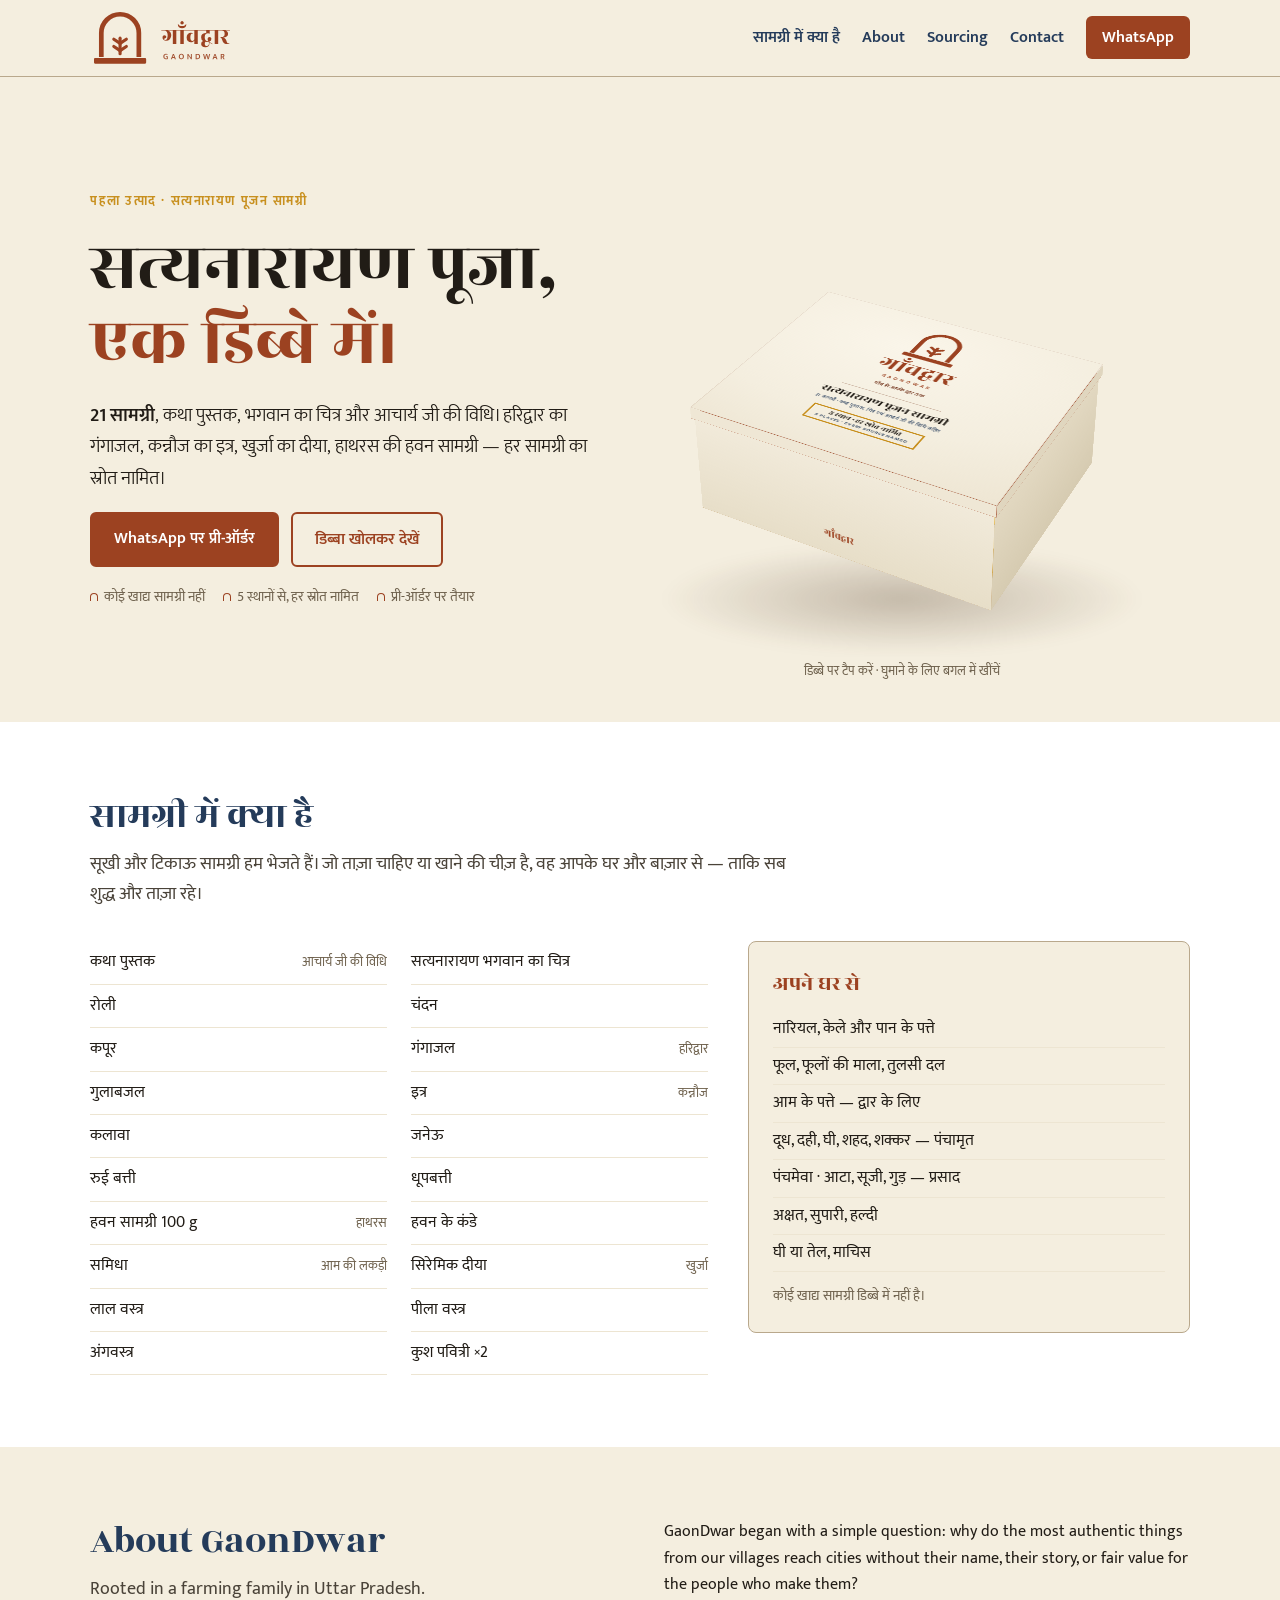
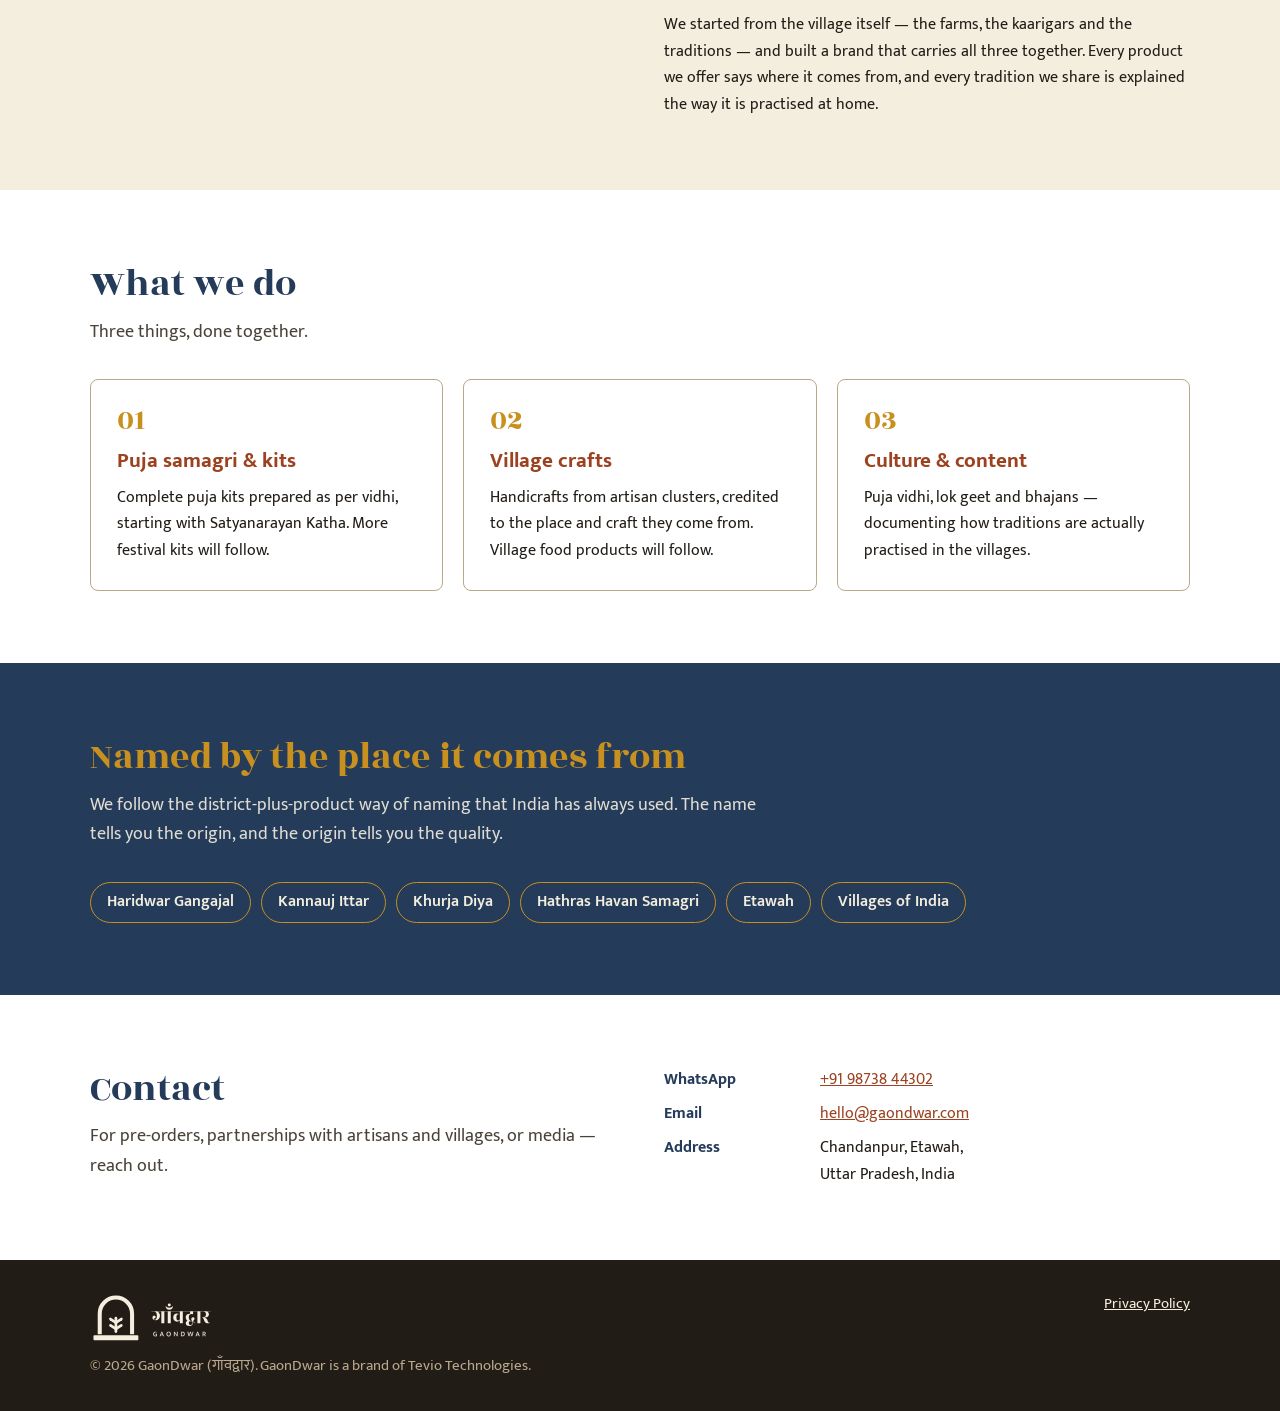
==== index.html @ b296dc22 "Gangajal sourced from Haridwar; 5 named places Co-Authored-By: Claude Opus 5.5 <noreply@anthropic.co" ====
<!doctype html>
<html lang="hi">
<head>
<meta charset="utf-8">
<meta name="viewport" content="width=device-width, initial-scale=1">
<title>GaonDwar | गाँवद्वार — सत्यनारायण पूजन सामग्री</title>
<meta name="description" content="GaonDwar (गाँवद्वार) — सत्यनारायण पूजन सामग्री: कथा पुस्तक, भगवान का चित्र और आचार्य जी की विधि सहित, एक डिब्बे में। Cultural commerce from named villages and artisan clusters.">
<meta property="og:title" content="GaonDwar | गाँवद्वार — सत्यनारायण पूजा, एक डिब्बे में">
<meta property="og:description" content="Puja samagri, crafts and village traditions from named villages and artisan clusters — the place of origin on every product.">
<meta property="og:url" content="https://gaondwar.in">
<meta property="og:type" content="website">
<meta property="og:image" content="https://gaondwar.in/assets/og-image.png">
<meta property="og:image:width" content="1200">
<meta property="og:image:height" content="630">
<meta name="twitter:card" content="summary_large_image">
<meta name="theme-color" content="#9C4221">
<link rel="icon" href="assets/favicon.svg" type="image/svg+xml">
<link rel="icon" href="assets/favicon-32.png" sizes="32x32" type="image/png">
<link rel="apple-touch-icon" href="assets/favicon-180.png">
<link rel="preconnect" href="https://fonts.googleapis.com">
<link rel="preconnect" href="https://fonts.gstatic.com" crossorigin>
<link href="https://fonts.googleapis.com/css2?family=Mukta:wght@300;400;500;600;700&family=Rozha+One&display=swap" rel="stylesheet">
<style>
  /* GaonDwar palette — village building materials */
  :root{--geru:#9C4221;--geru-deep:#6E2E16;--chuna:#F4EEDF;--chuna-2:#EDE5D2;--neel:#243B5A;--haldi:#C8901F;--kajal:#211C16;--mitti:#B9A88C;--mitti-ink:#6F624E;--kraft:#CDB289;--kraft-lt:#E3D3B4;color-scheme:light}
  *{box-sizing:border-box;margin:0;padding:0}
  body{font-family:'Mukta',system-ui,sans-serif;background:var(--chuna);color:var(--kajal);line-height:1.65}
  a{color:var(--geru)}
  .wrap{max-width:1140px;margin:0 auto;padding:0 20px}
  header{background:var(--chuna);border-bottom:1px solid var(--mitti);position:sticky;top:0;z-index:20}
  .nav{display:flex;align-items:center;justify-content:space-between;padding:8px 20px;gap:16px}
  .brand{display:flex;align-items:center;text-decoration:none}
  .brand img{height:60px;width:auto;display:block}
  @media(max-width:720px){.brand img{height:48px}}
  nav ul{display:flex;gap:22px;list-style:none;align-items:center}
  nav a{text-decoration:none;color:var(--neel);font-weight:600}
  .nav-wa{background:var(--geru);color:#fff!important;padding:8px 16px;border-radius:6px}
  @media(max-width:720px){nav li.hide-sm{display:none}}
  .btn{display:inline-flex;align-items:center;min-height:48px;background:var(--geru);color:#fff;text-decoration:none;padding:12px 22px;border-radius:6px;font-weight:600;font-size:16px;font-family:inherit;border:2px solid var(--geru);cursor:pointer}
  .btn:hover{background:var(--geru-deep);border-color:var(--geru-deep)}
  .btn.ghost{background:transparent;color:var(--geru)}
  .btn.ghost:hover{background:rgba(156,66,33,.07)}
  .btn:focus-visible,a:focus-visible{outline:2px solid var(--neel);outline-offset:3px}
  section{padding:72px 0}
  h2{font-family:'Rozha One',serif;font-weight:400;font-size:clamp(28px,4vw,38px);line-height:1.2;color:var(--neel);margin-bottom:10px;text-wrap:balance}
  .lead{max-width:700px;color:#4a4339;margin-bottom:32px;font-size:18px}
  .two{display:grid;grid-template-columns:1fr 1fr;gap:48px;align-items:start}
  @media(max-width:760px){.two{grid-template-columns:1fr;gap:24px}}
  .grid{display:grid;grid-template-columns:repeat(auto-fit,minmax(240px,1fr));gap:20px}
  .card{background:#fff;border:1px solid var(--mitti);border-radius:8px;padding:26px}
  .card .num{font-family:'Rozha One',serif;font-size:30px;color:var(--haldi);line-height:1}
  .card h3{font-size:21px;color:var(--geru);margin:8px 0 6px}
  .band{background:var(--neel);color:var(--chuna)}
  .band h2{color:var(--haldi)}
  .band .lead{color:var(--chuna);opacity:.9}
  .names{display:flex;flex-wrap:wrap;gap:10px;margin-top:8px}
  .names span{border:1px solid var(--haldi);color:var(--chuna);border-radius:30px;padding:6px 16px;font-weight:600}
  .contact dl{display:grid;grid-template-columns:140px 1fr;gap:8px 16px}
  .contact dt{font-weight:700;color:var(--neel)}
  footer{background:var(--kajal);color:var(--mitti);padding:32px 0;font-size:15px}
  footer .row{display:flex;justify-content:space-between;gap:16px;flex-wrap:wrap}
  footer a{color:var(--chuna)}
  .flogo{display:block;height:52px;aspect-ratio:359/150;margin-bottom:10px;background:var(--chuna);-webkit-mask:url(assets/gaondwar-logo.svg) no-repeat left center/contain;mask:url(assets/gaondwar-logo.svg) no-repeat left center/contain}

  /* ---------- hero with the 3D box ---------- */
  .hero{display:grid;grid-template-columns:minmax(0,1fr) minmax(0,1.15fr);gap:24px;align-items:center;padding-top:40px;padding-bottom:40px}
  @media(max-width:860px){.hero{grid-template-columns:minmax(0,1fr);padding-top:24px}}
  .hero-copy{display:flex;flex-direction:column;gap:18px;min-width:0}
  .eyebrow{font-weight:700;letter-spacing:.12em;text-transform:uppercase;font-size:13px;color:var(--haldi)}
  .hero h1{font-family:'Rozha One',serif;font-weight:400;font-size:clamp(40px,6.2vw,70px);line-height:1.08;color:var(--kajal);text-wrap:balance}
  .hero h1 em{font-style:normal;color:var(--geru)}
  .hero .lede{font-size:clamp(17px,1.6vw,19px);font-weight:300;max-width:34em}
  .hero .lede b{font-weight:600}
  .ctas{display:flex;gap:12px;flex-wrap:wrap}
  .facts{display:flex;flex-wrap:wrap;gap:6px 18px;font-size:14px;color:var(--mitti-ink);list-style:none}
  .facts li{display:flex;align-items:center;gap:6px}
  .facts li::before{content:"";width:6px;height:7px;border:1.5px solid var(--geru);border-bottom:0;border-radius:4px 4px 0 0}
  .stage-wrap{position:relative;min-width:0}
  .stage{position:relative;height:clamp(360px,48vw,540px);perspective:1500px;perspective-origin:50% 28%;cursor:pointer;touch-action:pan-y;user-select:none;-webkit-tap-highlight-color:transparent;overflow:hidden;border-radius:8px}
  .stage:focus-visible{outline:2px solid var(--neel);outline-offset:2px}
  .floor{position:absolute;left:50%;top:79%;width:480px;max-width:90%;height:110px;transform:translateX(-50%);border-radius:50%;background:radial-gradient(closest-side,rgba(60,35,15,.26),rgba(60,35,15,0));filter:blur(6px);pointer-events:none}
  .world{position:absolute;left:50%;top:60%;width:0;height:0;transform-style:preserve-3d;transform:scale(var(--sc,1)) rotateX(var(--rx,-28deg)) rotateY(var(--ry,-28deg))}
  .sway{position:absolute;left:0;top:0;transform-style:preserve-3d;animation:sway 7s ease-in-out infinite}
  .held .sway,.open .sway{animation-play-state:paused}
  @keyframes sway{0%,100%{transform:rotateY(-7deg) translateY(0)}50%{transform:rotateY(7deg) translateY(-6px)}}
  .grp{position:absolute;left:0;top:0;transform-style:preserve-3d}
  .f{position:absolute;left:0;top:0}
  .base .f{background:var(--chuna-2)}
  .b-front,.b-back{width:350px;height:119px;margin:-59.5px 0 0 -175px}
  .b-front{transform:translateZ(140px);background:linear-gradient(180deg,#F1EADA,#E7DEC8)!important}
  .b-back{transform:rotateY(180deg) translateZ(140px)}
  .b-left,.b-right{width:280px;height:119px;margin:-59.5px 0 0 -140px}
  .b-right{transform:rotateY(90deg) translateZ(175px);background:linear-gradient(180deg,#E2D8C1,#D6CBB1)!important}
  .b-left{transform:rotateY(-90deg) translateZ(175px)}
  .b-bottom{width:350px;height:280px;margin:-140px 0 0 -175px;transform:rotateX(-90deg) translateZ(59.5px);background:var(--kraft)!important}
  .b-rim{width:350px;height:280px;margin:-140px 0 0 -175px;transform:rotateX(90deg) translateZ(59.5px);background:transparent!important;border:5px solid var(--chuna)}
  .b-front .foot{position:absolute;left:0;right:0;bottom:14px;text-align:center;font-family:'Rozha One',serif;font-size:13px;color:var(--geru)}
  .tray{width:339px;height:269px;margin:-134.5px 0 0 -169.5px;transform:rotateX(90deg) translateZ(var(--trayZ,56px));transition:transform .9s cubic-bezier(.3,.7,.2,1);background:var(--kraft)!important}
  .lift .tray{--trayZ:170px}
  .layer1{width:339px;height:269px;margin:-134.5px 0 0 -169.5px;transform:rotateX(90deg) translateZ(-38px);background:#D9C9A6!important}
  .it{position:absolute;display:flex;align-items:center;justify-content:center;text-align:center;font-size:7.5px;font-weight:600;line-height:1.15;padding:2px;overflow:hidden;border-radius:2px;border:1px solid rgba(60,40,15,.28);transition:transform .5s cubic-bezier(.34,1.56,.64,1),opacity .3s}
  .it.out{opacity:0;transform:scale(.3)}
  .it.book{background:#F4EEDF;color:#9C4221;font-family:'Rozha One',serif;font-weight:400;font-size:12px}
  .it.card{background:#9C4221;color:#F4EEDF;font-family:'Rozha One',serif;font-weight:400;font-size:11px;box-shadow:2px 2px 0 rgba(0,0,0,.15)}
  .it.red{background:#B3261E;color:#F4EEDF}.it.yel{background:#E3B33A;color:#211C16}
  .it.ang{background:#E9D7A8;color:#211C16;background-image:linear-gradient(90deg,transparent 88%,#C8901F 88%)}
  .it.vial{background:linear-gradient(90deg,#DCE6EE,#F7FAFC 45%,#C9D6E0);color:#243B5A;border-radius:6px}
  .it.pow-r{background:#C0392B;color:#F4EEDF}.it.pow-c{background:#EAD9B8;color:#6E2E16}
  .it.diya{background:radial-gradient(circle at 50% 45%,#FFFFFF,#EDEAE3 60%,#CFC8BA);color:#6E2E16;border-radius:50%}
  .it.kapur{background:#FBFBF8;color:#6F624E}.it.janeu{background:#FAF7EE;color:#6F624E}
  .it.thread{background:repeating-linear-gradient(45deg,#B3261E 0 3px,#E0A526 3px 6px);color:#FFFFFF;text-shadow:0 0 2px #000}
  .it.pouch{background:#B99C72;color:#211C16}.it.cotton{background:#FFFFFF;color:#6F624E}
  .it.dhoop{background:#5B4636;color:#F4EEDF}.it.kusha{background:#A7B06A;color:#211C16}
  .it.kande{background:#7A5B3E;color:#F4EEDF}
  .it.wood{background:repeating-linear-gradient(0deg,#9A6B3F 0 3px,#8A5C33 3px 6px);color:#F4EEDF}
  .it.empty{background:#E3D3B4;border-style:dashed;box-shadow:inset 0 3px 5px rgba(80,55,20,.22)}
  .pivot{transform:translateY(-59.5px) translateZ(-143px) rotateX(var(--open,0deg));transition:transform 1s cubic-bezier(.34,1.3,.5,1)}
  .open .pivot{--open:106deg}
  .lid{transform:translateY(-7px) translateZ(143px)}
  .lid .f{background:var(--chuna)}
  .l-top{width:356px;height:286px;margin:-143px 0 0 -178px;transform:rotateX(90deg) translateZ(7px);background:radial-gradient(130% 100% at 40% 25%,#FAF5E9,#F4EEDF 55%,#ECE3CF)!important;color:var(--kajal);display:flex;flex-direction:column;align-items:center;text-align:center;padding:22px 20px 0;box-shadow:inset 0 0 0 1px rgba(110,46,22,.12)}
  .logo{color:var(--geru);display:flex;flex-direction:column;align-items:center}
  .logo svg{width:68px;height:68px}
  .logo .bm{font-family:'Rozha One',serif;font-size:33px;line-height:1;margin-top:4px}
  .logo .bl{font-size:7px;letter-spacing:.42em;font-weight:600;margin-top:3px;padding-left:.42em}
  .logo .tag{font-size:8px;margin-top:3px;color:var(--geru-deep);font-weight:500}
  .rule{width:120px;height:1px;background:rgba(110,46,22,.3);margin:10px 0 8px}
  .pn{font-family:'Rozha One',serif;font-size:16px;line-height:1.1}
  .prov{font-size:7px;margin-top:3px;color:var(--neel)}
  .tm{margin-top:7px;border:2px solid var(--haldi);padding:2px 9px;line-height:1.25}
  .tm .n{font-family:'Rozha One',serif;font-size:9.5px;display:block}
  .tm .l{font-size:5.5px;letter-spacing:.16em;font-weight:600;display:block;color:var(--neel)}
  .l-under{width:356px;height:286px;margin:-143px 0 0 -178px;transform:rotateX(-90deg) translateZ(7px);background:var(--geru)!important;color:var(--chuna);display:flex;flex-direction:column;align-items:center;justify-content:center;gap:10px}
  .l-under .t{font-family:'Rozha One',serif;font-size:17px}
  .l-front,.l-back{width:356px;height:14px;margin:-7px 0 0 -178px}
  .l-front{transform:translateZ(143px);background:#EFE7D5!important}
  .l-back{transform:rotateY(180deg) translateZ(143px)}
  .l-left,.l-right{width:286px;height:14px;margin:-7px 0 0 -143px}
  .l-right{transform:rotateY(90deg) translateZ(178px);background:#E0D6BF!important}
  .l-left{transform:rotateY(-90deg) translateZ(178px)}
  .chip{position:absolute;left:50%;top:10px;transform:translateX(-50%);background:var(--kajal);color:var(--chuna);font-size:14px;font-weight:500;padding:6px 14px;border-radius:999px;white-space:nowrap;transition:opacity .3s;pointer-events:none}
  .chip.hide{opacity:0}
  .hint{text-align:center;font-size:13px;color:var(--mitti-ink);margin-top:4px}
  .tap-ring{position:absolute;left:50%;top:48%;width:64px;height:64px;margin:-32px 0 0 -32px;border-radius:50%;border:2px solid var(--geru);pointer-events:none;animation:ring 2.2s ease-out infinite}
  .open .tap-ring,.played .tap-ring{display:none}
  @keyframes ring{0%{transform:scale(.6);opacity:.9}100%{transform:scale(2.2);opacity:0}}

  /* inside the box */
  .inside{background:#fff}
  .inside .cols{display:grid;grid-template-columns:minmax(0,1.4fr) minmax(0,1fr);gap:40px;align-items:start}
  @media(max-width:760px){.inside .cols{grid-template-columns:minmax(0,1fr)}}
  .items{list-style:none;display:grid;grid-template-columns:repeat(2,minmax(0,1fr));gap:0 24px}
  .items li{padding:8px 0;border-bottom:1px solid var(--chuna-2);display:flex;gap:10px;align-items:baseline}
  .items li small{color:var(--mitti-ink);font-size:13px;margin-left:auto;text-align:right}
  .home{background:var(--chuna);border:1px solid var(--mitti);border-radius:8px;padding:24px}
  .home h3{font-family:'Rozha One',serif;font-weight:400;font-size:22px;color:var(--geru);margin-bottom:6px}
  .home ul{list-style:none;margin-top:8px}
  .home li{padding:5px 0;border-bottom:1px solid var(--chuna-2)}
  .home p{font-size:14px;color:var(--mitti-ink);margin-top:12px}
  @media (prefers-reduced-motion: reduce){.sway,.tap-ring{animation:none}.pivot,.tray,.it{transition:none}}
</style>
</head>
<body>

<header>
  <div class="wrap nav">
    <a class="brand" href="./" aria-label="GaonDwar home">
      <img src="assets/gaondwar-logo.svg" alt="GaonDwar — गाँवद्वार" width="359" height="150">
    </a>
    <nav><ul>
      <li class="hide-sm"><a href="#inside">सामग्री में क्या है</a></li>
      <li class="hide-sm"><a href="#about">About</a></li>
      <li class="hide-sm"><a href="#sourcing">Sourcing</a></li>
      <li class="hide-sm"><a href="#contact">Contact</a></li>
      <li><a class="nav-wa" href="https://wa.me/919873844302?text=Namaste%20GaonDwar">WhatsApp</a></li>
    </ul></nav>
  </div>
</header>

<main>
  <div class="wrap hero">
    <div class="hero-copy">
      <div class="eyebrow">पहला उत्पाद · सत्यनारायण पूजन सामग्री</div>
      <h1>सत्यनारायण पूजा,<br><em>एक डिब्बे में।</em></h1>
      <p class="lede"><b>21 सामग्री</b>, कथा पुस्तक, भगवान का चित्र और आचार्य जी की विधि। हरिद्वार का गंगाजल, कन्नौज का इत्र, खुर्जा का दीया, हाथरस की हवन सामग्री — हर सामग्री का स्रोत नामित।</p>
      <div class="ctas">
        <a class="btn" href="https://wa.me/919873844302?text=%E0%A4%A8%E0%A4%AE%E0%A4%B8%E0%A5%8D%E0%A4%A4%E0%A5%87%2C%20%E0%A4%B8%E0%A4%A4%E0%A5%8D%E0%A4%AF%E0%A4%A8%E0%A4%BE%E0%A4%B0%E0%A4%BE%E0%A4%AF%E0%A4%A3%20%E0%A4%AA%E0%A5%82%E0%A4%9C%E0%A4%A8%20%E0%A4%B8%E0%A4%BE%E0%A4%AE%E0%A4%97%E0%A5%8D%E0%A4%B0%E0%A5%80%20%E0%A4%AA%E0%A5%8D%E0%A4%B0%E0%A5%80-%E0%A4%91%E0%A4%B0%E0%A5%8D%E0%A4%A1%E0%A4%B0" target="_blank" rel="noopener">WhatsApp पर प्री-ऑर्डर</a>
        <button class="btn ghost" id="openBtn" type="button" aria-controls="stage">डिब्बा खोलकर देखें</button>
      </div>
      <ul class="facts">
        <li>कोई खाद्य सामग्री नहीं</li>
        <li>5 स्थानों से, हर स्रोत नामित</li>
        <li>प्री-ऑर्डर पर तैयार</li>
      </ul>
    </div>

    <div class="stage-wrap">
      <div class="stage" id="stage" tabindex="0" role="button" aria-label="डिब्बा खोलें और अंदर की सामग्री देखें">
        <div class="floor"></div>
        <span class="tap-ring" aria-hidden="true"></span>
        <div class="world" id="world">
          <div class="sway">
            <div class="grp base">
              <div class="f b-bottom"></div>
              <div class="f b-back"></div>
              <div class="f b-left"></div>
              <div class="f layer1" id="l1"></div>
              <div class="f tray" id="l2"></div>
              <div class="f b-rim"></div>
              <div class="f b-right"></div>
              <div class="f b-front"><div class="foot">गाँवद्वार</div></div>
            </div>
            <div class="grp pivot">
              <div class="grp lid">
                <div class="f l-under">
                  <svg viewBox="45 72 210 208" width="48" height="48" aria-hidden="true" style="color:#F4EEDF"><g fill="none" stroke="currentColor" stroke-width="17.1"><path d="M81.6 245.6V158.2A68.4 68.4 0 0 1 218.4 158.2V245.6"/></g><g fill="none" stroke="currentColor" stroke-width="11.4" stroke-linecap="round"><path d="M150 234.2V177.2M150 196.2 127.2 181M150 196.2 172.8 181M150 222.8 127.2 207.6M150 222.8 172.8 207.6"/></g><rect x="55" y="249.4" width="190" height="20.9" rx="3.8" fill="currentColor"/></svg>
                  <div class="t">गाँव से आपके द्वार तक</div>
                </div>
                <div class="f l-back"></div>
                <div class="f l-left"></div>
                <div class="f l-right"></div>
                <div class="f l-front"></div>
                <div class="f l-top">
                  <div class="logo">
                    <svg viewBox="45 72 210 208" aria-hidden="true"><g fill="none" stroke="currentColor" stroke-width="17.1"><path d="M81.6 245.6V158.2A68.4 68.4 0 0 1 218.4 158.2V245.6"/></g><g fill="none" stroke="currentColor" stroke-width="11.4" stroke-linecap="round"><path d="M150 234.2V177.2M150 196.2 127.2 181M150 196.2 172.8 181M150 222.8 127.2 207.6M150 222.8 172.8 207.6"/></g><rect x="55" y="249.4" width="190" height="20.9" rx="3.8" fill="currentColor"/></svg>
                    <div class="bm">गाँवद्वार</div>
                    <div class="bl">GAONDWAR</div>
                    <div class="tag">गाँव से आपके द्वार तक</div>
                  </div>
                  <div class="rule"></div>
                  <div class="pn">सत्यनारायण पूजन सामग्री</div>
                  <div class="prov">21 सामग्री · कथा पुस्तक, चित्र एवं आचार्य जी की विधि सहित</div>
                  <div class="tm"><span class="n">5 स्थान · हर स्रोत नामित</span><span class="l">5 PLACES · EVERY SOURCE NAMED</span></div>
                </div>
              </div>
            </div>
          </div>
        </div>
        <p class="chip hide" id="chip" aria-live="polite"></p>
      </div>
      <p class="hint">डिब्बे पर टैप करें · घुमाने के लिए बगल में खींचें</p>
    </div>
  </div>

  <section id="inside" class="inside">
    <div class="wrap">
      <h2>सामग्री में क्या है</h2>
      <p class="lead">सूखी और टिकाऊ सामग्री हम भेजते हैं। जो ताज़ा चाहिए या खाने की चीज़ है, वह आपके घर और बाज़ार से — ताकि सब शुद्ध और ताज़ा रहे।</p>
      <div class="cols">
        <ul class="items">
          <li>कथा पुस्तक<small>आचार्य जी की विधि</small></li>
          <li>सत्यनारायण भगवान का चित्र</li>
          <li>रोली</li>
          <li>चंदन</li>
          <li>कपूर</li>
          <li>गंगाजल<small>हरिद्वार</small></li>
          <li>गुलाबजल</li>
          <li>इत्र<small>कन्नौज</small></li>
          <li>कलावा</li>
          <li>जनेऊ</li>
          <li>रुई बत्ती</li>
          <li>धूपबत्ती</li>
          <li>हवन सामग्री 100 g<small>हाथरस</small></li>
          <li>हवन के कंडे</li>
          <li>समिधा<small>आम की लकड़ी</small></li>
          <li>सिरेमिक दीया<small>खुर्जा</small></li>
          <li>लाल वस्त्र</li>
          <li>पीला वस्त्र</li>
          <li>अंगवस्त्र</li>
          <li>कुश पवित्री ×2</li>
        </ul>
        <div class="home">
          <h3>अपने घर से</h3>
          <ul>
            <li>नारियल, केले और पान के पत्ते</li>
            <li>फूल, फूलों की माला, तुलसी दल</li>
            <li>आम के पत्ते — द्वार के लिए</li>
            <li>दूध, दही, घी, शहद, शक्कर — पंचामृत</li>
            <li>पंचमेवा · आटा, सूजी, गुड़ — प्रसाद</li>
            <li>अक्षत, सुपारी, हल्दी</li>
            <li>घी या तेल, माचिस</li>
          </ul>
          <p>कोई खाद्य सामग्री डिब्बे में नहीं है।</p>
        </div>
      </div>
    </div>
  </section>

  <section id="about">
    <div class="wrap two">
      <div>
        <h2>About GaonDwar</h2>
        <p class="lead" style="margin-bottom:0">Rooted in a farming family in Uttar Pradesh.</p>
      </div>
      <div>
        <p>GaonDwar began with a simple question: why do the most authentic things from our villages reach cities without their name, their story, or fair value for the people who make them?</p>
        <p style="margin-top:14px">We started from the village itself — the farms, the kaarigars and the traditions — and built a brand that carries all three together. Every product we offer says where it comes from, and every tradition we share is explained the way it is practised at home.</p>
      </div>
    </div>
  </section>

  <section id="work" style="background:#fff">
    <div class="wrap">
      <h2>What we do</h2>
      <p class="lead">Three things, done together.</p>
      <div class="grid">
        <div class="card"><div class="num">01</div><h3>Puja samagri & kits</h3><p>Complete puja kits prepared as per vidhi, starting with Satyanarayan Katha. More festival kits will follow.</p></div>
        <div class="card"><div class="num">02</div><h3>Village crafts</h3><p>Handicrafts from artisan clusters, credited to the place and craft they come from. Village food products will follow.</p></div>
        <div class="card"><div class="num">03</div><h3>Culture & content</h3><p>Puja vidhi, lok geet and bhajans — documenting how traditions are actually practised in the villages.</p></div>
      </div>
    </div>
  </section>

  <section id="sourcing" class="band">
    <div class="wrap">
      <h2>Named by the place it comes from</h2>
      <p class="lead">We follow the district-plus-product way of naming that India has always used. The name tells you the origin, and the origin tells you the quality.</p>
      <div class="names"><span>Haridwar Gangajal</span><span>Kannauj Ittar</span><span>Khurja Diya</span><span>Hathras Havan Samagri</span><span>Etawah</span><span>Villages of India</span></div>
    </div>
  </section>

  <section id="contact" class="contact" style="background:#fff">
    <div class="wrap two">
      <div>
        <h2>Contact</h2>
        <p class="lead" style="margin-bottom:0">For pre-orders, partnerships with artisans and villages, or media — reach out.</p>
      </div>
      <dl>
        <dt>WhatsApp</dt><dd><a href="https://wa.me/919873844302">+91 98738 44302</a></dd>
        <dt>Email</dt><dd><a href="mailto:hello@gaondwar.com">hello@gaondwar.com</a></dd>
        <dt>Address</dt><dd>Chandanpur, Etawah,<br>Uttar Pradesh, India</dd>
      </dl>
    </div>
  </section>
</main>

<footer>
  <div class="wrap row">
    <div><span class="flogo" role="img" aria-label="GaonDwar"></span>© 2026 GaonDwar (गाँवद्वार). GaonDwar is a brand of Tevio Technologies.</div>
    <div><a href="privacy.html">Privacy Policy</a></div>
  </div>
</footer>

<script>
(function(){
  var S=14;
  var L1=[
    {n:'कथा पुस्तक',x:.4,y:.1,w:13,h:19,c:'book'},
    {n:'चित्र',x:1.6,y:2.1,w:10.5,h:14.8,c:'card'},
    {n:'लाल वस्त्र',x:13.8,y:.3,w:10.1,h:6,c:'red'},
    {n:'पीला वस्त्र',x:13.8,y:6.5,w:10.1,h:6,c:'yel'},
    {n:'अंगवस्त्र',x:13.8,y:12.7,w:10.1,h:6.2,c:'ang'}
  ];
  var L2=[
    {n:'गंगाजल',x:.3,y:.3,w:3.1,h:5,c:'vial'},
    {n:'गुलाबजल',x:3.6,y:.3,w:3.1,h:5,c:'vial'},
    {n:'कन्नौज इत्र',x:6.9,y:.3,w:3.1,h:5,c:'vial'},
    {n:'खुर्जा दीया',x:10.4,y:.1,w:5.6,h:5.4,c:'diya'},
    {n:'कपूर',x:16.4,y:.3,w:3.6,h:5,c:'kapur'},
    {n:'जनेऊ',x:20.2,y:.3,w:3.7,h:5,c:'janeu'},
    {n:'रोली',x:.3,y:5.6,w:3.8,h:5,c:'pow-r'},
    {n:'चंदन',x:4.3,y:5.6,w:3.8,h:5,c:'pow-c'},
    {n:'हवन सामग्री',x:8.3,y:5.6,w:7.9,h:5,c:'pouch'},
    {n:'रुई बत्ती',x:16.4,y:5.6,w:3.6,h:5,c:'cotton'},
    {n:'कलावा',x:20.2,y:5.6,w:3.7,h:5,c:'thread'},
    {n:'कुश पवित्री',x:.3,y:10.9,w:5.2,h:4.5,c:'kusha'},
    {n:'',x:5.7,y:10.9,w:5.2,h:4.5,c:'empty'},
    {n:'हवन के कंडे',x:11.1,y:10.9,w:12.8,h:4.5,c:'kande'},
    {n:'समिधा',x:.3,y:15.7,w:17.8,h:3.2,c:'wood'},
    {n:'धूपबत्ती',x:18.3,y:15.7,w:5.6,h:3.2,c:'dhoop'}
  ];
  function make(o){var d=document.createElement('div');d.className='it '+o.c;d.style.left=o.x*S+'px';d.style.top=o.y*S+'px';d.style.width=o.w*S+'px';d.style.height=o.h*S+'px';d.textContent=o.n;return d;}
  var l1=document.getElementById('l1'), l2=document.getElementById('l2');
  L1.forEach(function(o){l1.appendChild(make(o));});
  var trayEls=L2.map(function(o){var d=make(o);l2.appendChild(d);return {el:d,o:o};});
  var stage=document.getElementById('stage'), world=document.getElementById('world'), chip=document.getElementById('chip'), btn=document.getElementById('openBtn');
  var reduce=window.matchMedia&&window.matchMedia('(prefers-reduced-motion: reduce)').matches;
  var timers=[], isOpen=false, ry=-28, rx=-28, drag=null, moved=false;
  function fit(){world.style.setProperty('--sc',Math.min(1,stage.clientWidth/640).toFixed(3));}
  function apply(){world.style.setProperty('--ry',ry+'deg');world.style.setProperty('--rx',rx+'deg');}
  function clear(){timers.forEach(clearTimeout);timers=[];}
  function later(fn,ms){timers.push(setTimeout(fn,reduce?0:ms));}
  function say(t){chip.textContent=t;chip.classList.toggle('hide',!t);}
  function open(){
    clear();isOpen=true;stage.classList.add('open','played');stage.classList.remove('lift');
    btn.textContent='डिब्बा बंद करें';
    trayEls.forEach(function(t){t.el.classList.add('out');});
    say('');
    var t=950;
    trayEls.forEach(function(t2){later(function(){t2.el.classList.remove('out');if(t2.o.n)say(t2.o.n);},t);t+=170;});
    later(function(){say('नीचे: कथा पुस्तक, चित्र और 3 वस्त्र');stage.classList.add('lift');},t+400);
    later(function(){stage.classList.remove('lift');say('21 सामग्री · एक डिब्बे में');},t+3400);
    later(function(){say('');},t+6200);
  }
  function close(){clear();isOpen=false;stage.classList.remove('open','lift');btn.textContent='डिब्बा खोलकर देखें';say('');}
  function toggle(){isOpen?close():open();}
  btn.addEventListener('click',toggle);
  stage.addEventListener('keydown',function(e){if(e.key==='Enter'||e.key===' '){e.preventDefault();toggle();}});
  stage.addEventListener('pointerdown',function(e){drag={x:e.clientX,ry:ry};moved=false;stage.classList.add('held');});
  stage.addEventListener('pointermove',function(e){if(!drag)return;var dx=e.clientX-drag.x;if(Math.abs(dx)>6){moved=true;ry=drag.ry+dx*0.4;apply();}});
  function up(){if(drag&&!moved)toggle();drag=null;stage.classList.remove('held');}
  stage.addEventListener('pointerup',up);
  stage.addEventListener('pointercancel',function(){drag=null;stage.classList.remove('held');});
  stage.addEventListener('pointerleave',function(){if(drag){drag=null;stage.classList.remove('held');}});
  window.addEventListener('resize',fit);fit();apply();
})();
</script>
</body>
</html>
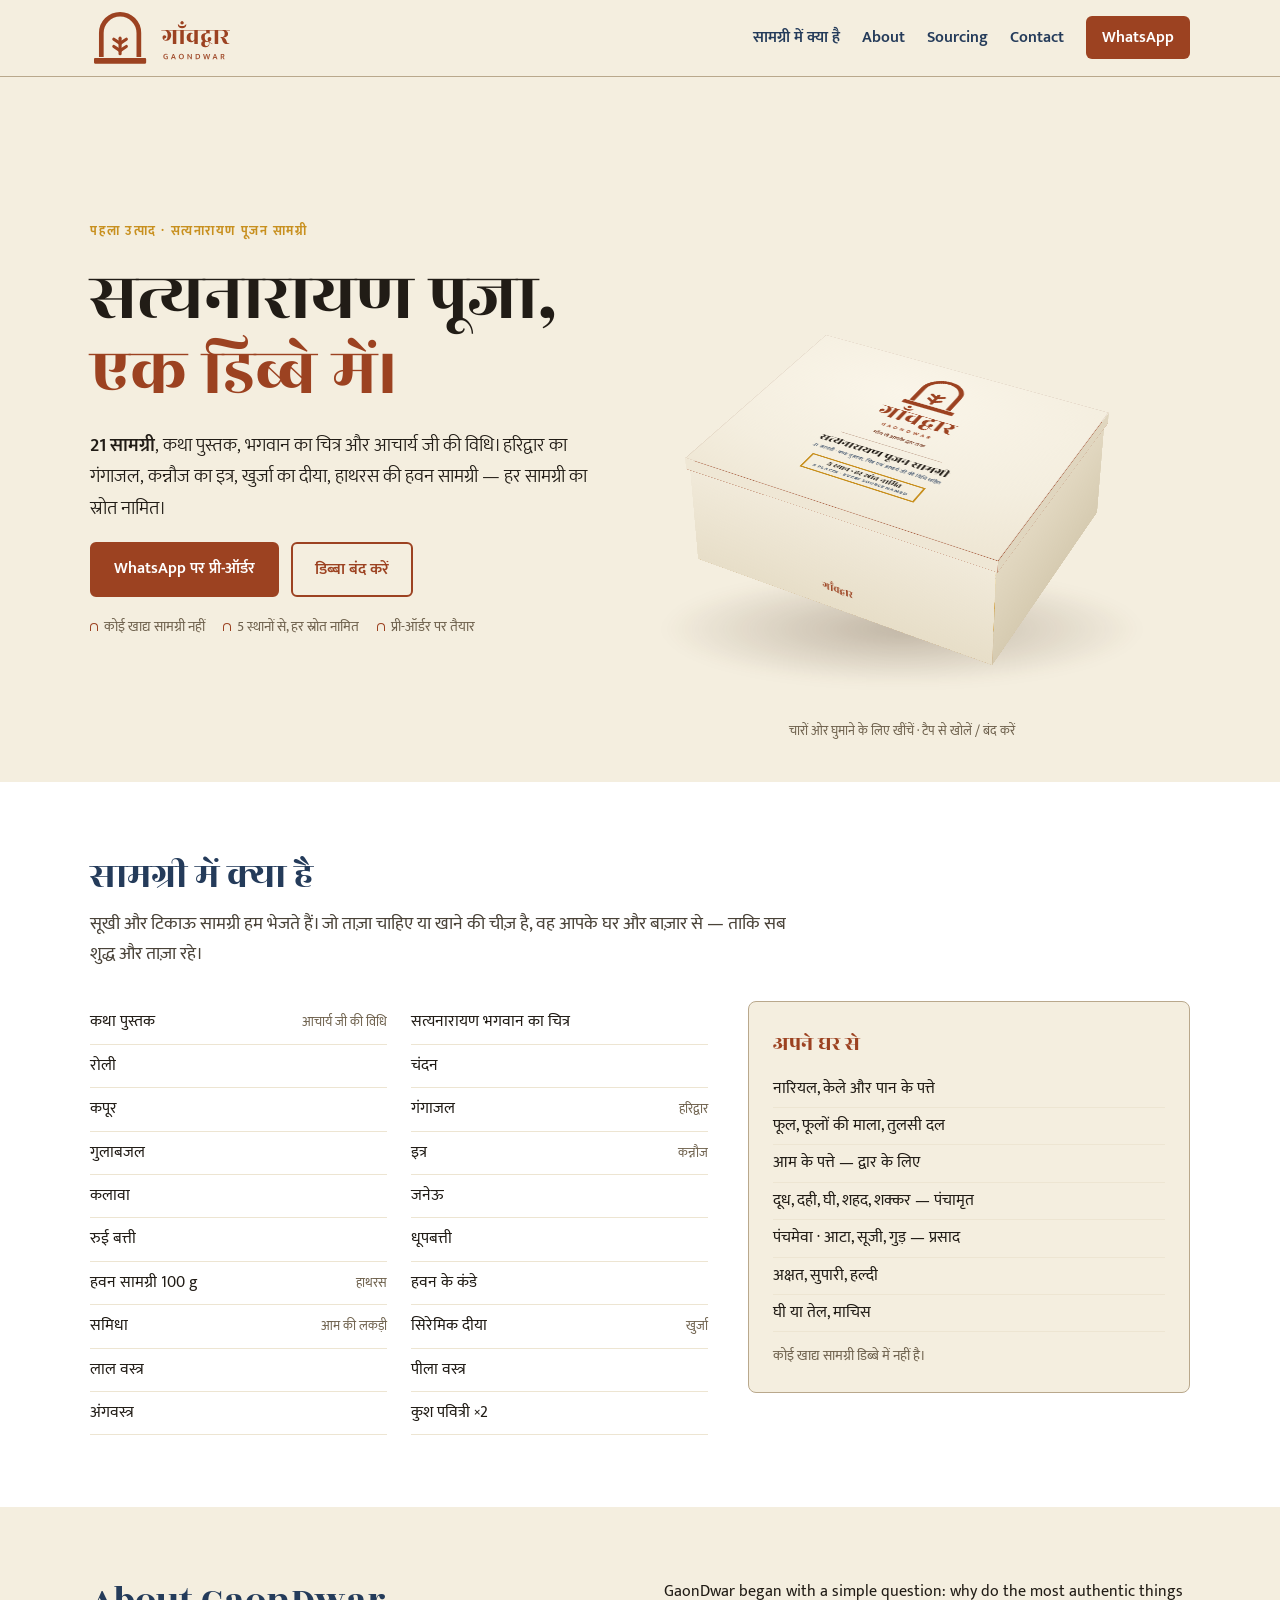
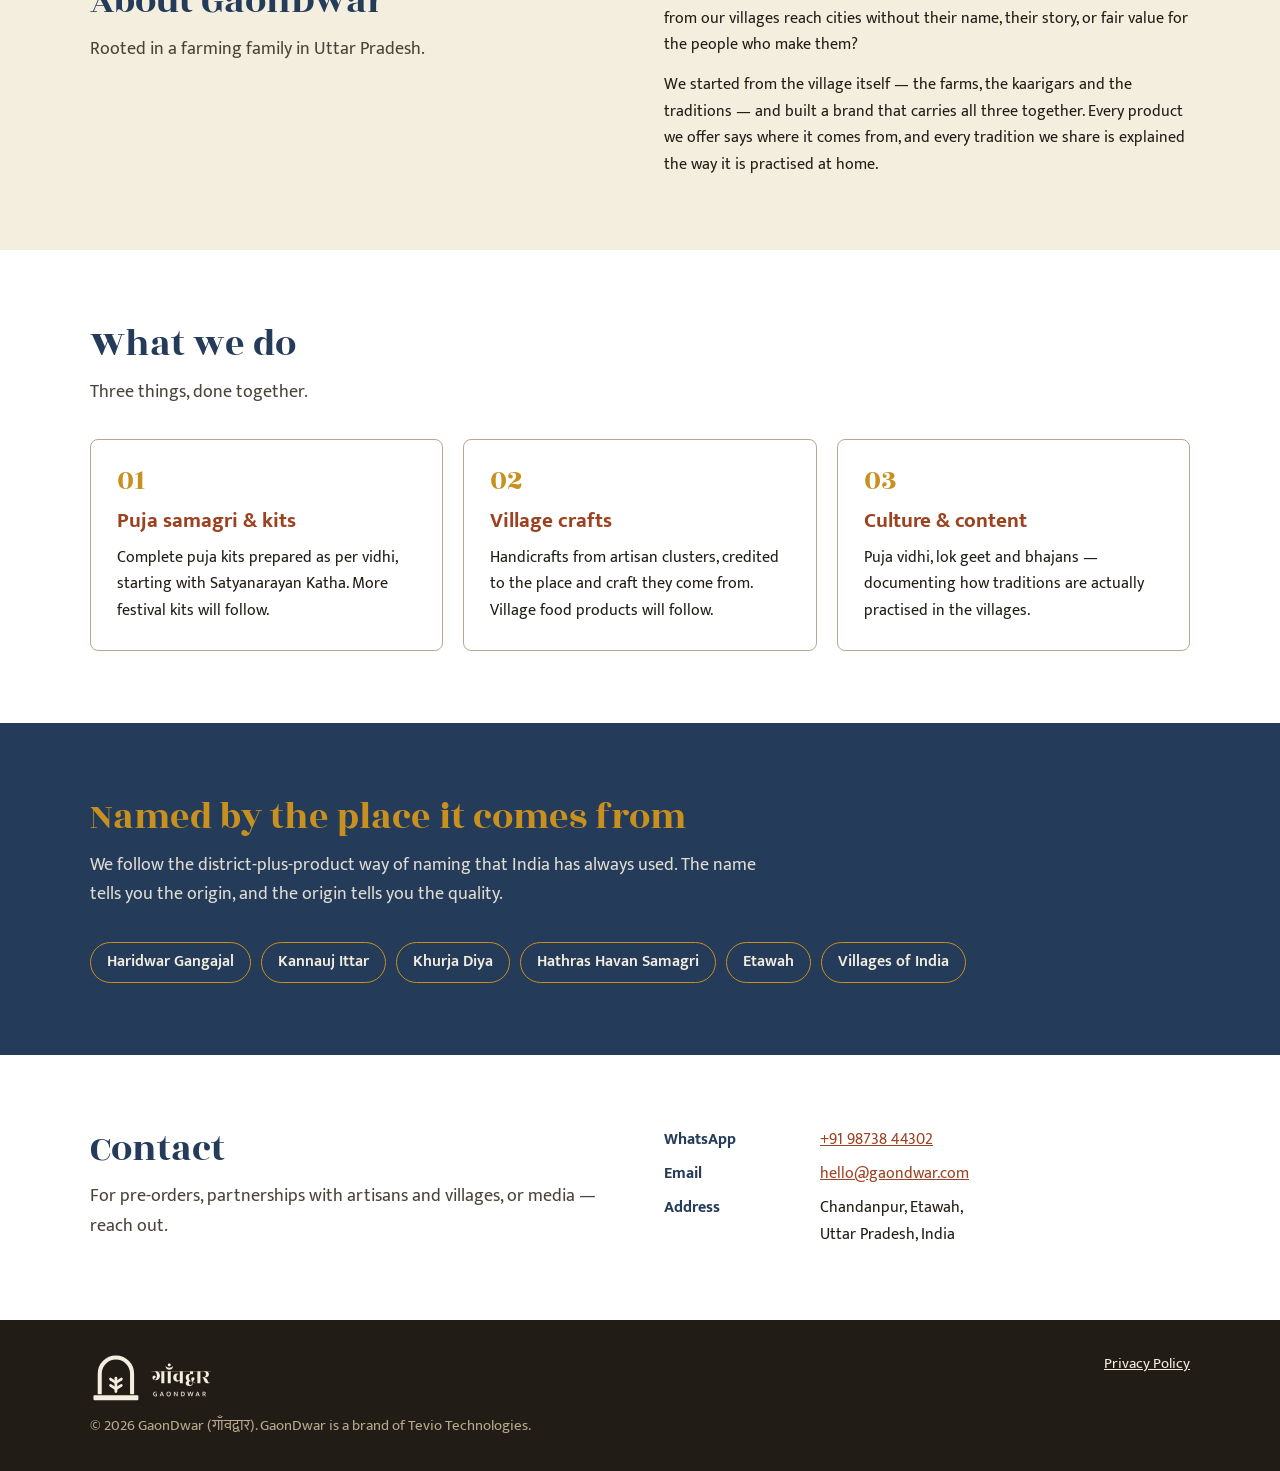
==== commit b70cda13: "Hero box: full 360 drag, no lid crop, auto artistic reveal - Remove stage overflow:hidden that cropp" ====
--- a/index.html
+++ b/index.html
@@ -75,14 +75,15 @@
   .facts{display:flex;flex-wrap:wrap;gap:6px 18px;font-size:14px;color:var(--mitti-ink);list-style:none}
   .facts li{display:flex;align-items:center;gap:6px}
   .facts li::before{content:"";width:6px;height:7px;border:1.5px solid var(--geru);border-bottom:0;border-radius:4px 4px 0 0}
-  .stage-wrap{position:relative;min-width:0}
-  .stage{position:relative;height:clamp(360px,48vw,540px);perspective:1500px;perspective-origin:50% 28%;cursor:pointer;touch-action:pan-y;user-select:none;-webkit-tap-highlight-color:transparent;overflow:hidden;border-radius:8px}
-  .stage:focus-visible{outline:2px solid var(--neel);outline-offset:2px}
-  .floor{position:absolute;left:50%;top:79%;width:480px;max-width:90%;height:110px;transform:translateX(-50%);border-radius:50%;background:radial-gradient(closest-side,rgba(60,35,15,.26),rgba(60,35,15,0));filter:blur(6px);pointer-events:none}
-  .world{position:absolute;left:50%;top:60%;width:0;height:0;transform-style:preserve-3d;transform:scale(var(--sc,1)) rotateX(var(--rx,-28deg)) rotateY(var(--ry,-28deg))}
-  .sway{position:absolute;left:0;top:0;transform-style:preserve-3d;animation:sway 7s ease-in-out infinite}
-  .held .sway,.open .sway{animation-play-state:paused}
-  @keyframes sway{0%,100%{transform:rotateY(-7deg) translateY(0)}50%{transform:rotateY(7deg) translateY(-6px)}}
+  .stage-wrap{position:relative;min-width:0;overflow-x:clip}
+  .stage{position:relative;height:clamp(420px,52vw,600px);perspective:1600px;perspective-origin:50% 35%;cursor:grab;touch-action:pan-y;user-select:none;-webkit-tap-highlight-color:transparent;outline:none;overflow:visible}
+  .stage.held{cursor:grabbing}
+  .stage:focus-visible{box-shadow:0 0 0 2px var(--neel);border-radius:8px}
+  .halo{position:absolute;left:50%;top:var(--wy,62%);width:560px;max-width:100%;aspect-ratio:1;transform:translate(-50%,-62%);border-radius:50%;background:radial-gradient(closest-side,rgba(200,144,31,.30),rgba(200,144,31,.10) 55%,rgba(200,144,31,0));opacity:0;transition:opacity 1.4s ease;pointer-events:none}
+  .open .halo{opacity:1}
+  .floor{position:absolute;left:50%;top:var(--fy,80%);width:calc(var(--sc,1)*520px);height:calc(var(--sc,1)*120px);transform:translate(-50%,-50%);border-radius:50%;background:radial-gradient(closest-side,rgba(60,35,15,.28),rgba(60,35,15,0));filter:blur(6px);pointer-events:none}
+  .world{position:absolute;left:50%;top:var(--wy,62%);width:0;height:0;transform-style:preserve-3d;transform:scale(var(--sc,1)) rotateX(var(--rx,-28deg)) rotateY(var(--ry,-28deg))}
+  .sway{position:absolute;left:0;top:0;transform-style:preserve-3d;transform:translateY(var(--bob,0px));opacity:var(--fade,1)}
   .grp{position:absolute;left:0;top:0;transform-style:preserve-3d}
   .f{position:absolute;left:0;top:0}
   .base .f{background:var(--chuna-2)}
@@ -95,11 +96,13 @@
   .b-bottom{width:350px;height:280px;margin:-140px 0 0 -175px;transform:rotateX(-90deg) translateZ(59.5px);background:var(--kraft)!important}
   .b-rim{width:350px;height:280px;margin:-140px 0 0 -175px;transform:rotateX(90deg) translateZ(59.5px);background:transparent!important;border:5px solid var(--chuna)}
   .b-front .foot{position:absolute;left:0;right:0;bottom:14px;text-align:center;font-family:'Rozha One',serif;font-size:13px;color:var(--geru)}
-  .tray{width:339px;height:269px;margin:-134.5px 0 0 -169.5px;transform:rotateX(90deg) translateZ(var(--trayZ,56px));transition:transform .9s cubic-bezier(.3,.7,.2,1);background:var(--kraft)!important}
-  .lift .tray{--trayZ:170px}
-  .layer1{width:339px;height:269px;margin:-134.5px 0 0 -169.5px;transform:rotateX(90deg) translateZ(-38px);background:#D9C9A6!important}
-  .it{position:absolute;display:flex;align-items:center;justify-content:center;text-align:center;font-size:7.5px;font-weight:600;line-height:1.15;padding:2px;overflow:hidden;border-radius:2px;border:1px solid rgba(60,40,15,.28);transition:transform .5s cubic-bezier(.34,1.56,.64,1),opacity .3s}
-  .it.out{opacity:0;transform:scale(.3)}
+  .tray{width:339px;height:269px;margin:-134.5px 0 0 -169.5px;transform:rotateX(90deg) translateZ(var(--trayZ,56px));transition:transform 1.1s cubic-bezier(.3,.7,.2,1);background:var(--kraft)!important;transform-style:preserve-3d}
+  .lift .tray{--trayZ:185px}
+  .layer1{width:339px;height:269px;margin:-134.5px 0 0 -169.5px;transform:rotateX(90deg) translateZ(-38px);background:#D9C9A6!important;transform-style:preserve-3d}
+  .it{position:absolute;display:flex;align-items:center;justify-content:center;text-align:center;font-size:7.5px;font-weight:600;line-height:1.15;padding:2px;overflow:hidden;border-radius:2px;border:1px solid rgba(60,40,15,.28);transition:transform 1s cubic-bezier(.22,.9,.3,1.08),opacity .6s ease,box-shadow .6s;transform:translateZ(1px)}
+  .it.out{opacity:0;transform:translateZ(var(--dz,260px)) rotate(var(--dr,0deg)) scale(.85)}
+  .it.shine{box-shadow:0 0 0 1px rgba(200,144,31,.9),0 0 14px rgba(200,144,31,.6)}
+  .it.diya.lit{box-shadow:0 0 10px 4px rgba(255,190,70,.75),0 0 28px 10px rgba(200,144,31,.45)}
   .it.book{background:#F4EEDF;color:#9C4221;font-family:'Rozha One',serif;font-weight:400;font-size:12px}
   .it.card{background:#9C4221;color:#F4EEDF;font-family:'Rozha One',serif;font-weight:400;font-size:11px;box-shadow:2px 2px 0 rgba(0,0,0,.15)}
   .it.red{background:#B3261E;color:#F4EEDF}.it.yel{background:#E3B33A;color:#211C16}
@@ -114,8 +117,11 @@
   .it.kande{background:#7A5B3E;color:#F4EEDF}
   .it.wood{background:repeating-linear-gradient(0deg,#9A6B3F 0 3px,#8A5C33 3px 6px);color:#F4EEDF}
   .it.empty{background:#E3D3B4;border-style:dashed;box-shadow:inset 0 3px 5px rgba(80,55,20,.22)}
-  .pivot{transform:translateY(-59.5px) translateZ(-143px) rotateX(var(--open,0deg));transition:transform 1s cubic-bezier(.34,1.3,.5,1)}
-  .open .pivot{--open:106deg}
+  .pivot{transform:translateY(-59.5px) translateZ(-143px) rotateX(var(--open,0deg));transition:transform 1.5s cubic-bezier(.3,1.25,.45,1)}
+  .crack .pivot{--open:9deg;transition-duration:.7s}
+  .open .pivot{--open:104deg}
+  .glow{width:339px;height:269px;margin:-134.5px 0 0 -169.5px;transform:rotateX(90deg) translateZ(62px);background:radial-gradient(closest-side,rgba(255,214,120,.85),rgba(200,144,31,.35) 55%,rgba(200,144,31,0))!important;opacity:0;transition:opacity 1.2s ease;pointer-events:none}
+  .crack .glow{opacity:.9}.open .glow{opacity:.55}.settled .glow{opacity:.18}
   .lid{transform:translateY(-7px) translateZ(143px)}
   .lid .f{background:var(--chuna)}
   .l-top{width:356px;height:286px;margin:-143px 0 0 -178px;transform:rotateX(90deg) translateZ(7px);background:radial-gradient(130% 100% at 40% 25%,#FAF5E9,#F4EEDF 55%,#ECE3CF)!important;color:var(--kajal);display:flex;flex-direction:column;align-items:center;text-align:center;padding:22px 20px 0;box-shadow:inset 0 0 0 1px rgba(110,46,22,.12)}
@@ -143,6 +149,11 @@
   .hint{text-align:center;font-size:13px;color:var(--mitti-ink);margin-top:4px}
   .tap-ring{position:absolute;left:50%;top:48%;width:64px;height:64px;margin:-32px 0 0 -32px;border-radius:50%;border:2px solid var(--geru);pointer-events:none;animation:ring 2.2s ease-out infinite}
   .open .tap-ring,.played .tap-ring{display:none}
+  .petals{position:absolute;inset:0;pointer-events:none;overflow:visible}
+  .petal{position:absolute;left:50%;top:var(--wy,62%);width:9px;height:13px;border-radius:60% 60% 60% 60%/80% 80% 30% 30%;opacity:0}
+  .burst .petal{animation:petal var(--pd,2.6s) cubic-bezier(.2,.7,.3,1) var(--pdl,0s) forwards}
+  @keyframes petal{0%{opacity:0;transform:translate(0,0) rotate(0) scale(.4)}12%{opacity:1}55%{transform:translate(var(--px),var(--py)) rotate(var(--pr)) scale(1)}100%{opacity:0;transform:translate(calc(var(--px)*1.25),calc(var(--py) + 170px)) rotate(calc(var(--pr)*2)) scale(.9)}}
+  @keyframes ring{0%{transform:scale(.6);opacity:.9}100%{transform:scale(2.2);opacity:0}}
   @keyframes ring{0%{transform:scale(.6);opacity:.9}100%{transform:scale(2.2);opacity:0}}
 
   /* inside the box */
@@ -157,7 +168,7 @@
   .home ul{list-style:none;margin-top:8px}
   .home li{padding:5px 0;border-bottom:1px solid var(--chuna-2)}
   .home p{font-size:14px;color:var(--mitti-ink);margin-top:12px}
-  @media (prefers-reduced-motion: reduce){.sway,.tap-ring{animation:none}.pivot,.tray,.it{transition:none}}
+  @media (prefers-reduced-motion: reduce){.tap-ring,.burst .petal{animation:none}.pivot,.tray,.it,.glow,.halo{transition:none}}
 </style>
 </head>
 <body>
@@ -196,7 +207,9 @@
 
     <div class="stage-wrap">
       <div class="stage" id="stage" tabindex="0" role="button" aria-label="डिब्बा खोलें और अंदर की सामग्री देखें">
+        <div class="halo"></div>
         <div class="floor"></div>
+        <div class="petals" id="petals" aria-hidden="true"></div>
         <span class="tap-ring" aria-hidden="true"></span>
         <div class="world" id="world">
           <div class="sway">
@@ -205,6 +218,7 @@
               <div class="f b-back"></div>
               <div class="f b-left"></div>
               <div class="f layer1" id="l1"></div>
+              <div class="f glow"></div>
               <div class="f tray" id="l2"></div>
               <div class="f b-rim"></div>
               <div class="f b-right"></div>
@@ -238,7 +252,7 @@
         </div>
         <p class="chip hide" id="chip" aria-live="polite"></p>
       </div>
-      <p class="hint">डिब्बे पर टैप करें · घुमाने के लिए बगल में खींचें</p>
+      <p class="hint">चारों ओर घुमाने के लिए खींचें · टैप से खोलें / बंद करें</p>
     </div>
   </div>
 
@@ -373,36 +387,164 @@
   var l1=document.getElementById('l1'), l2=document.getElementById('l2');
   L1.forEach(function(o){l1.appendChild(make(o));});
   var trayEls=L2.map(function(o){var d=make(o);l2.appendChild(d);return {el:d,o:o};});
-  var stage=document.getElementById('stage'), world=document.getElementById('world'), chip=document.getElementById('chip'), btn=document.getElementById('openBtn');
+  var l1Els=[].slice.call(l1.children);
+  var stage=document.getElementById('stage'), world=document.getElementById('world'), chip=document.getElementById('chip'), btn=document.getElementById('openBtn'), petalsEl=document.getElementById('petals');
+  var sway=world.firstElementChild;
   var reduce=window.matchMedia&&window.matchMedia('(prefers-reduced-motion: reduce)').matches;
-  var timers=[], isOpen=false, ry=-28, rx=-28, drag=null, moved=false;
-  function fit(){world.style.setProperty('--sc',Math.min(1,stage.clientWidth/640).toFixed(3));}
-  function apply(){world.style.setProperty('--ry',ry+'deg');world.style.setProperty('--rx',rx+'deg');}
+  var timers=[], isOpen=false, busy=false, played=false;
+  var ry=-28, rx=-26, vy=0, vx=0, drag=null, moved=false, lastTouch=0, tweens=[];
+  var SPIN=10; /* deg per second, idle turntable */
+
+  function clamp(v,a,b){return Math.max(a,Math.min(b,v));}
+  /* Fit against the OPEN state: ~580 wide, ~570 tall, lid tip ~410 above box centre */
+  function fit(){
+    var W=stage.clientWidth,H=stage.clientHeight;
+    var sc=Math.min(1,W/600,H/650);
+    var wy=(H-640*sc)/2+400*sc;
+    world.style.setProperty('--sc',sc.toFixed(3));
+    stage.style.setProperty('--sc',sc.toFixed(3));
+    stage.style.setProperty('--wy',wy.toFixed(1)+'px');
+    stage.style.setProperty('--fy',(wy+150*sc).toFixed(1)+'px');
+  }
+  function apply(){world.style.setProperty('--ry',ry.toFixed(2)+'deg');world.style.setProperty('--rx',rx.toFixed(2)+'deg');}
   function clear(){timers.forEach(clearTimeout);timers=[];}
   function later(fn,ms){timers.push(setTimeout(fn,reduce?0:ms));}
   function say(t){chip.textContent=t;chip.classList.toggle('hide',!t);}
-  function open(){
-    clear();isOpen=true;stage.classList.add('open','played');stage.classList.remove('lift');
+  function ease(t){return 1-Math.pow(1-t,3);}
+  function tween(get,set,to,ms){var from=get();tweens.push({from:from,to:to,set:set,t0:performance.now(),ms:reduce?1:ms});}
+  function frontAngle(){return -28+Math.round((ry+28)/360)*360;}
+
+  /* one render loop: tweens, drag inertia, idle 360 turntable */
+  var last=performance.now();
+  function tick(now){
+    var dt=Math.min(.05,(now-last)/1000);last=now;
+    tweens=tweens.filter(function(tw){var k=clamp((now-tw.t0)/tw.ms,0,1);tw.set(tw.from+(tw.to-tw.from)*ease(k));return k<1;});
+    if(!drag&&!tweens.length){
+      if(Math.abs(vy)>2||Math.abs(vx)>2){ry+=vy*dt;rx+=vx*dt;var f=Math.pow(.05,dt);vy*=f;vx*=f;}
+      else if(!busy&&!reduce&&now-lastTouch>2600){ry+=SPIN*dt;}
+    }
+    rx=clamp(rx,-72,-6);
+    apply();
+    requestAnimationFrame(tick);
+  }
+
+  function scatter(el){
+    el.style.setProperty('--dz',(200+Math.random()*140).toFixed(0)+'px');
+    el.style.setProperty('--dr',((Math.random()*2-1)*55).toFixed(0)+'deg');
+    el.classList.add('out');
+  }
+  function petals(){
+    if(reduce)return;
+    petalsEl.innerHTML='';
+    var cols=['#E8A317','#F2C14E','#C8901F','#E07A1F','#9C4221','#F4EEDF'];
+    var sc=parseFloat(stage.style.getPropertyValue('--sc'))||1;
+    for(var i=0;i<22;i++){
+      var p=document.createElement('span');p.className='petal';
+      p.style.background=cols[i%cols.length];
+      p.style.setProperty('--px',((Math.random()*2-1)*300*sc).toFixed(0)+'px');
+      p.style.setProperty('--py',(-(140+Math.random()*220)*sc).toFixed(0)+'px');
+      p.style.setProperty('--pr',((Math.random()*2-1)*260).toFixed(0)+'deg');
+      p.style.setProperty('--pd',(2.3+Math.random()*1.2).toFixed(2)+'s');
+      p.style.setProperty('--pdl',(Math.random()*.45).toFixed(2)+'s');
+      petalsEl.appendChild(p);
+    }
+    stage.classList.remove('burst');void stage.offsetWidth;stage.classList.add('burst');
+  }
+
+  /* the artistic reveal: spin-in → light leaks → lid swings → samagri floats into its khana → lower layer rises */
+  function reveal(intro){
+    clear();busy=true;isOpen=true;vx=vy=0;
+    stage.classList.remove('open','crack','lift','settled','burst');
+    stage.classList.add('played');
     btn.textContent='डिब्बा बंद करें';
-    trayEls.forEach(function(t){t.el.classList.add('out');});
+    trayEls.forEach(function(t){scatter(t.el);t.el.classList.remove('lit');});
+    l1Els.forEach(function(el){el.classList.remove('shine');});
     say('');
-    var t=950;
-    trayEls.forEach(function(t2){later(function(){t2.el.classList.remove('out');if(t2.o.n)say(t2.o.n);},t);t+=170;});
-    later(function(){say('नीचे: कथा पुस्तक, चित्र और 3 वस्त्र');stage.classList.add('lift');},t+400);
-    later(function(){stage.classList.remove('lift');say('21 सामग्री · एक डिब्बे में');},t+3400);
-    later(function(){say('');},t+6200);
-  }
-  function close(){clear();isOpen=false;stage.classList.remove('open','lift');btn.textContent='डिब्बा खोलकर देखें';say('');}
-  function toggle(){isOpen?close():open();}
+    var t=0;
+    if(intro&&!reduce){
+      sway.style.setProperty('--fade',0);
+      var target=frontAngle();ry=target-340;apply();
+      tween(function(){return ry;},function(v){ry=v;},target,2000);
+      tween(function(){return 0;},function(v){sway.style.setProperty('--fade',v);},1,900);
+      tween(function(){return 46;},function(v){sway.style.setProperty('--bob',v+'px');},0,1600);
+      t=2050;
+    }else{
+      tween(function(){return ry;},function(v){ry=v;},frontAngle(),900);
+      t=700;
+    }
+    tween(function(){return rx;},function(v){rx=v;},-30,900);
+    later(function(){stage.classList.add('crack');say('गाँव से आपके द्वार तक');},t);
+    later(function(){stage.classList.remove('crack');stage.classList.add('open');petals();say('');},t+=850);
+    t+=950;
+    trayEls.forEach(function(t2){
+      later(function(){t2.el.classList.remove('out');if(t2.o.n)say(t2.o.n);},t);t+=reduce?0:150;
+    });
+    later(function(){trayEls.forEach(function(t2){if(t2.o.c==='diya')t2.el.classList.add('lit');});say('ऊपर की परत · 16 सामग्री');},t+=500);
+    later(function(){stage.classList.add('lift');say('नीचे: कथा पुस्तक, चित्र और 3 वस्त्र');
+      l1Els.forEach(function(el,i){later(function(){el.classList.add('shine');},450+i*220);});
+    },t+=1300);
+    later(function(){stage.classList.remove('lift');stage.classList.add('settled');l1Els.forEach(function(el){el.classList.remove('shine');});say('21 सामग्री · एक डिब्बे में');},t+=3400);
+    later(function(){say('');busy=false;lastTouch=0;},t+=2800);
+  }
+  function close(){
+    clear();isOpen=false;busy=false;
+    stage.classList.remove('open','crack','lift','settled','burst');
+    trayEls.forEach(function(t){t.el.classList.remove('out','lit');});
+    l1Els.forEach(function(el){el.classList.remove('shine');});
+    btn.textContent='डिब्बा खोलकर देखें';say('');
+  }
+  function toggle(){isOpen?close():reveal(false);}
+
   btn.addEventListener('click',toggle);
-  stage.addEventListener('keydown',function(e){if(e.key==='Enter'||e.key===' '){e.preventDefault();toggle();}});
-  stage.addEventListener('pointerdown',function(e){drag={x:e.clientX,ry:ry};moved=false;stage.classList.add('held');});
-  stage.addEventListener('pointermove',function(e){if(!drag)return;var dx=e.clientX-drag.x;if(Math.abs(dx)>6){moved=true;ry=drag.ry+dx*0.4;apply();}});
-  function up(){if(drag&&!moved)toggle();drag=null;stage.classList.remove('held');}
-  stage.addEventListener('pointerup',up);
-  stage.addEventListener('pointercancel',function(){drag=null;stage.classList.remove('held');});
-  stage.addEventListener('pointerleave',function(){if(drag){drag=null;stage.classList.remove('held');}});
+  stage.addEventListener('keydown',function(e){
+    if(e.key==='Enter'||e.key===' '){e.preventDefault();toggle();}
+    else if(e.key==='ArrowLeft'){ry-=15;lastTouch=performance.now();}
+    else if(e.key==='ArrowRight'){ry+=15;lastTouch=performance.now();}
+    else if(e.key==='ArrowUp'){rx-=8;lastTouch=performance.now();}
+    else if(e.key==='ArrowDown'){rx+=8;lastTouch=performance.now();}
+  });
+  stage.addEventListener('pointerdown',function(e){
+    if(e.button>0)return;
+    var n=performance.now();
+    drag={x:e.clientX,y:e.clientY,ry:ry,rx:rx,lx:e.clientX,ly:e.clientY,lt:n,id:e.pointerId};
+    moved=false;vx=vy=0;
+    try{stage.setPointerCapture(e.pointerId);}catch(_){}
+    stage.classList.add('held');
+  });
+  stage.addEventListener('pointermove',function(e){
+    if(!drag)return;
+    var dx=e.clientX-drag.x,dy=e.clientY-drag.y;
+    if(!moved&&Math.hypot(dx,dy)>6){moved=true;tweens=[];sway.style.setProperty('--fade',1);sway.style.setProperty('--bob','0px');}
+    if(!moved)return;
+    var n=performance.now(),dt=Math.max(.008,(n-drag.lt)/1000);
+    ry=drag.ry+dx*0.45;
+    if(e.pointerType!=='touch')rx=clamp(drag.rx-dy*0.3,-72,-6);
+    vy=(e.clientX-drag.lx)*0.45/dt;
+    vx=e.pointerType!=='touch'?-(e.clientY-drag.ly)*0.3/dt:0;
+    drag.lx=e.clientX;drag.ly=e.clientY;drag.lt=n;
+  });
+  function end(e){
+    if(!drag)return;
+    if(!moved&&e.type==='pointerup')toggle();
+    if(performance.now()-drag.lt>90){vx=vy=0;}
+    vy=clamp(vy,-600,600);vx=clamp(vx,-300,300);
+    try{stage.releasePointerCapture(drag.id);}catch(_){}
+    drag=null;lastTouch=performance.now();stage.classList.remove('held');
+  }
+  stage.addEventListener('pointerup',end);
+  stage.addEventListener('pointercancel',end);
+
   window.addEventListener('resize',fit);fit();apply();
+  requestAnimationFrame(tick);
+
+  /* auto-play the reveal once, when the box scrolls into view */
+  function autoplay(){if(played)return;played=true;reveal(true);}
+  if(reduce){autoplay();}
+  else if('IntersectionObserver' in window){
+    sway.style.setProperty('--fade',0);
+    var io=new IntersectionObserver(function(en){if(en[0].isIntersecting){io.disconnect();setTimeout(autoplay,350);}},{threshold:.4});
+    io.observe(stage);
+  }else{setTimeout(autoplay,600);}
 })();
 </script>
 </body>
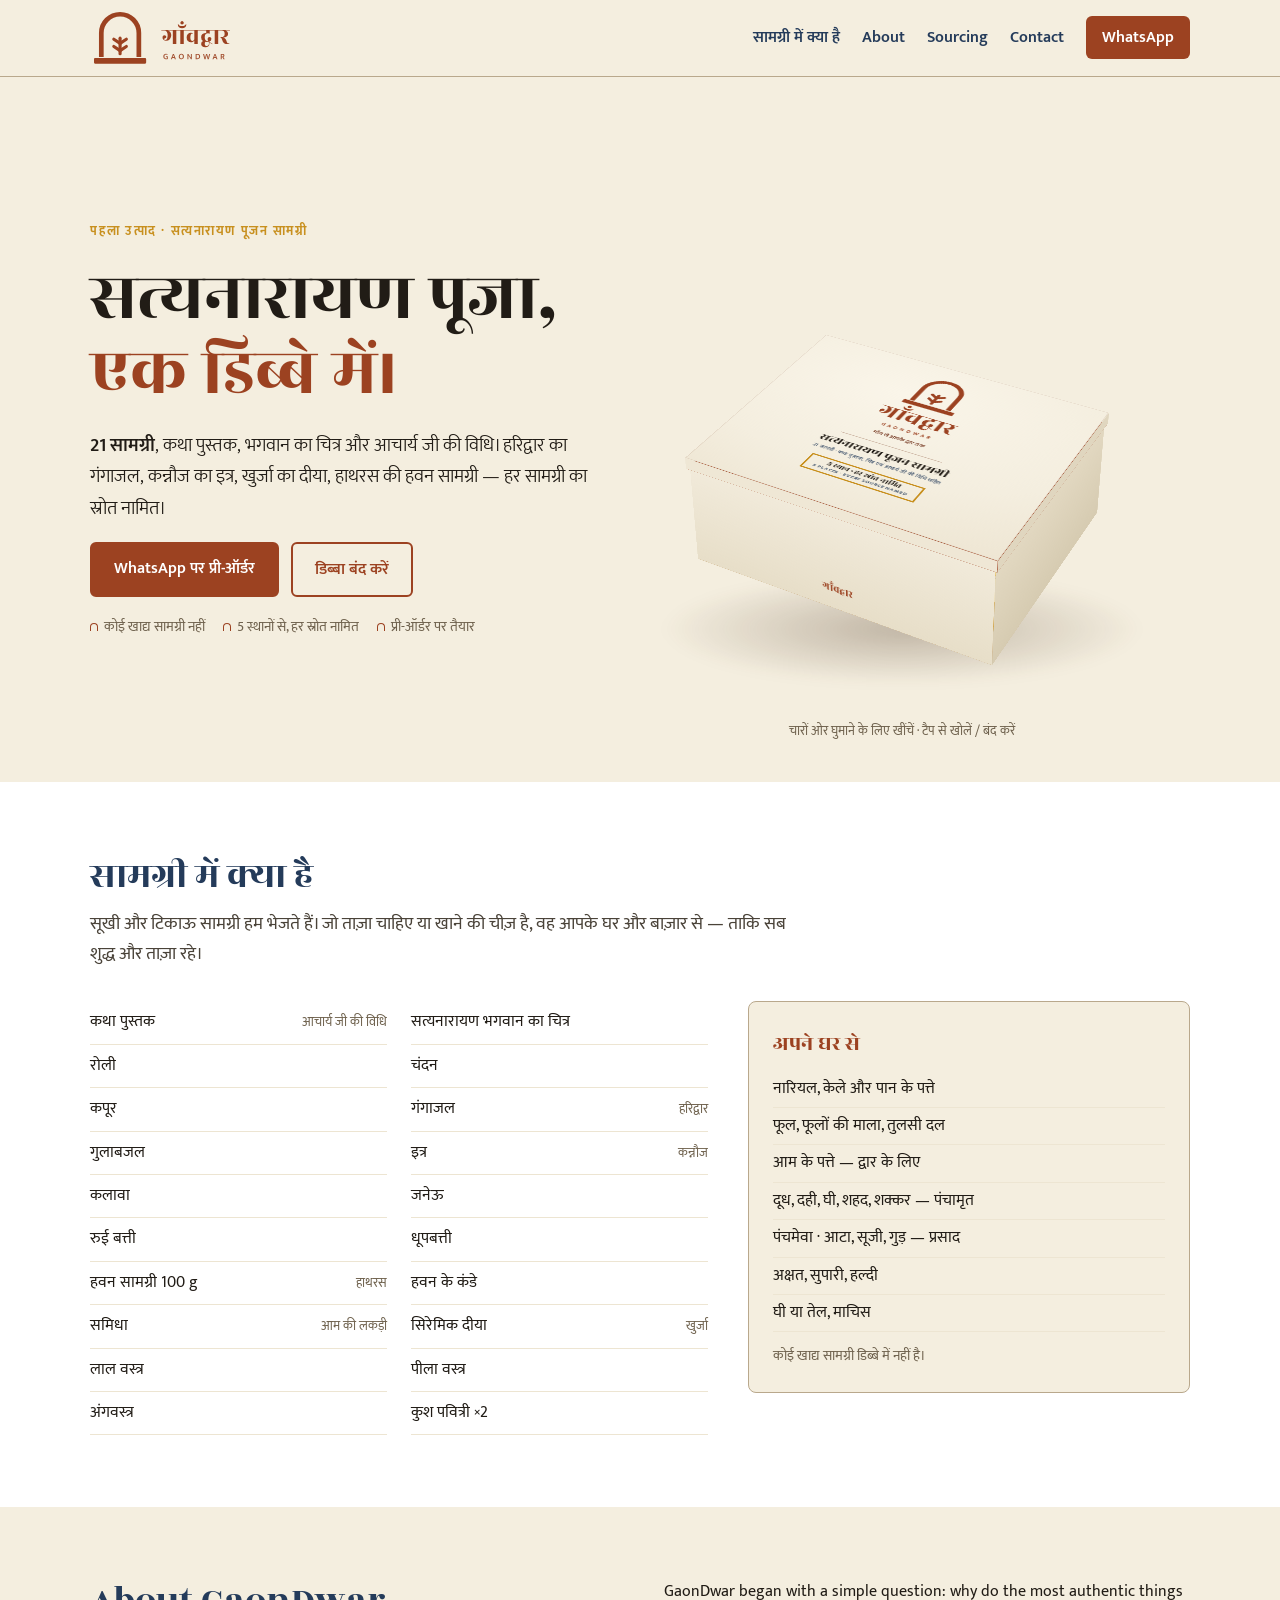
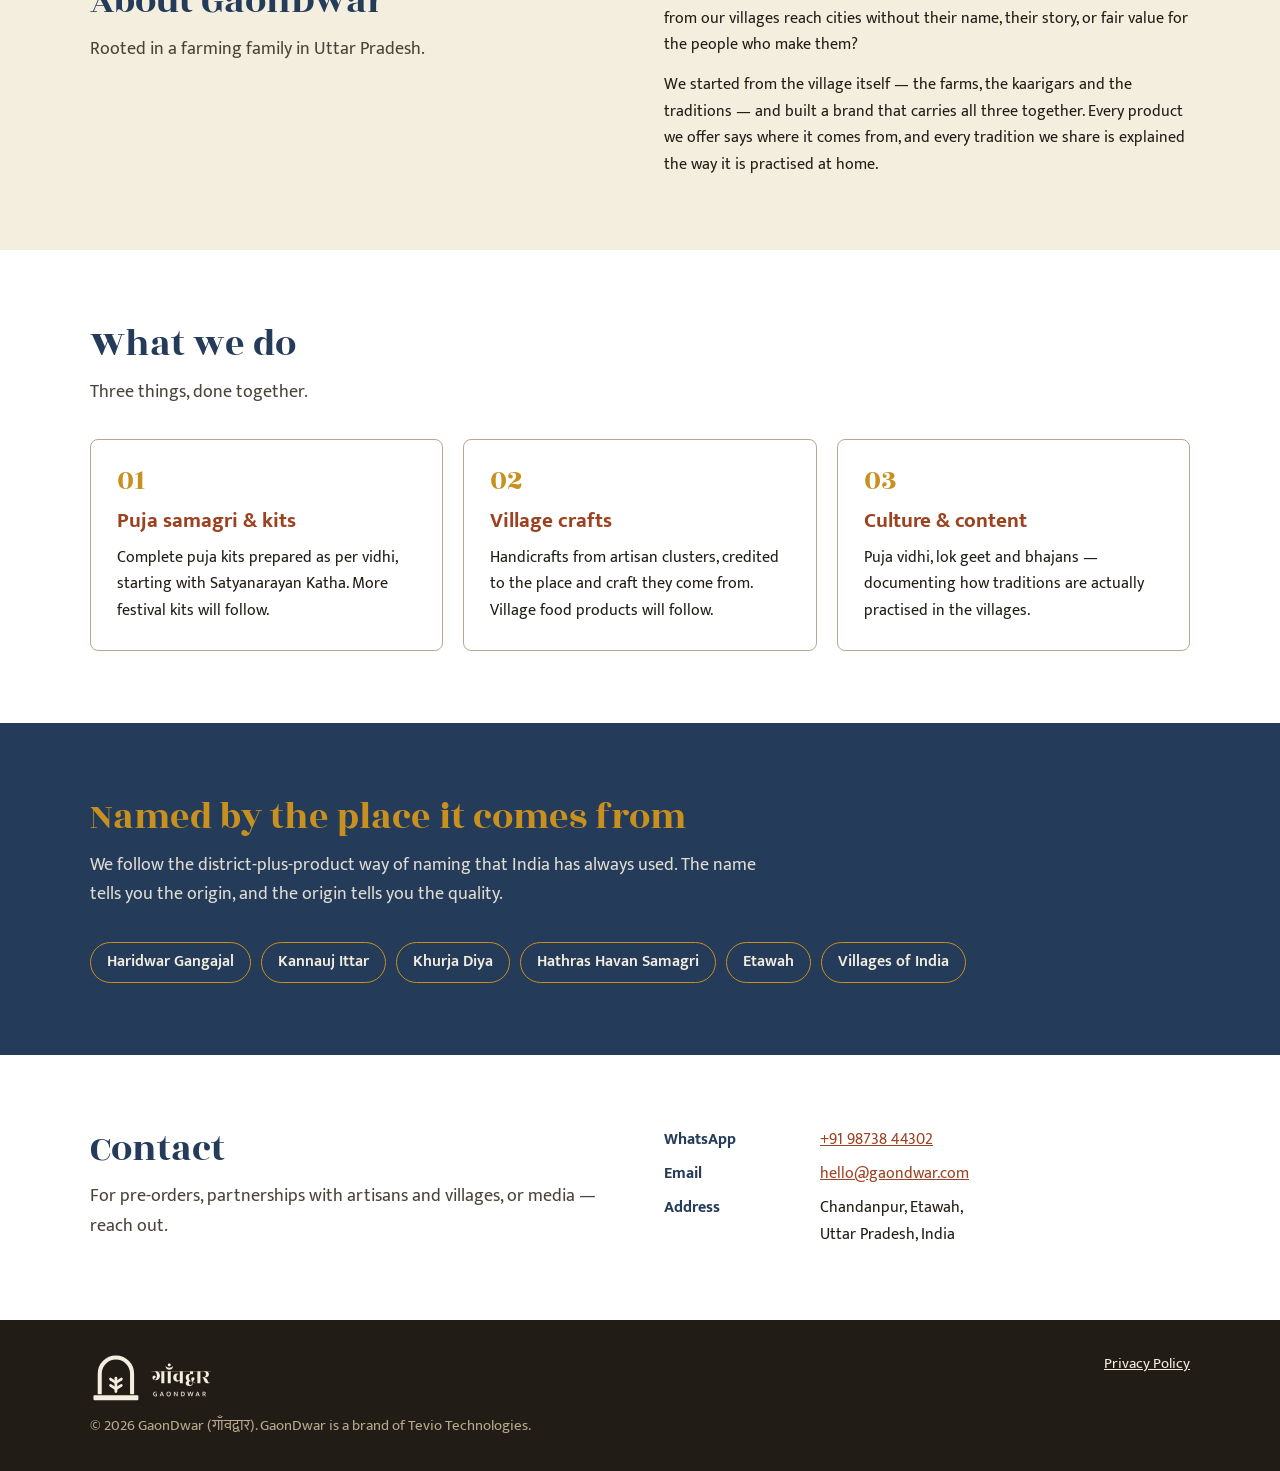
==== commit be192e74: "Hero box: fix click/tap open-close glitches - Close: settle floating samagri and lifted tray instant" ====
--- a/index.html
+++ b/index.html
@@ -119,6 +119,8 @@
   .it.empty{background:#E3D3B4;border-style:dashed;box-shadow:inset 0 3px 5px rgba(80,55,20,.22)}
   .pivot{transform:translateY(-59.5px) translateZ(-143px) rotateX(var(--open,0deg));transition:transform 1.5s cubic-bezier(.3,1.25,.45,1)}
   .crack .pivot{--open:9deg;transition-duration:.7s}
+.stage:not(.open):not(.crack) .pivot{transition:transform .9s cubic-bezier(.55,0,.35,1)}
+.snap .tray,.snap .it{transition:none!important}
   .open .pivot{--open:104deg}
   .glow{width:339px;height:269px;margin:-134.5px 0 0 -169.5px;transform:rotateX(90deg) translateZ(62px);background:radial-gradient(closest-side,rgba(255,214,120,.85),rgba(200,144,31,.35) 55%,rgba(200,144,31,0))!important;opacity:0;transition:opacity 1.2s ease;pointer-events:none}
   .crack .glow{opacity:.9}.open .glow{opacity:.55}.settled .glow{opacity:.18}
@@ -410,6 +412,7 @@
   function clear(){timers.forEach(clearTimeout);timers=[];}
   function later(fn,ms){timers.push(setTimeout(fn,reduce?0:ms));}
   function say(t){chip.textContent=t;chip.classList.toggle('hide',!t);}
+  function snap(fn){stage.classList.add('snap');fn();void stage.offsetWidth;stage.classList.remove('snap');}
   function ease(t){return 1-Math.pow(1-t,3);}
   function tween(get,set,to,ms){var from=get();tweens.push({from:from,to:to,set:set,t0:performance.now(),ms:reduce?1:ms});}
   function frontAngle(){return -28+Math.round((ry+28)/360)*360;}
@@ -454,10 +457,13 @@
   /* the artistic reveal: spin-in → light leaks → lid swings → samagri floats into its khana → lower layer rises */
   function reveal(intro){
     clear();busy=true;isOpen=true;vx=vy=0;
-    stage.classList.remove('open','crack','lift','settled','burst');
+    snap(function(){
+      stage.classList.remove('lift','settled','burst');
+      trayEls.forEach(function(t){scatter(t.el);t.el.classList.remove('lit');});
+    });
+    stage.classList.remove('open','crack');
     stage.classList.add('played');
     btn.textContent='डिब्बा बंद करें';
-    trayEls.forEach(function(t){scatter(t.el);t.el.classList.remove('lit');});
     l1Els.forEach(function(el){el.classList.remove('shine');});
     say('');
     var t=0;
@@ -488,8 +494,11 @@
   }
   function close(){
     clear();isOpen=false;busy=false;
-    stage.classList.remove('open','crack','lift','settled','burst');
-    trayEls.forEach(function(t){t.el.classList.remove('out','lit');});
+    snap(function(){
+      stage.classList.remove('lift','burst');
+      trayEls.forEach(function(t){t.el.classList.remove('out','lit');});
+    });
+    stage.classList.remove('open','crack','settled');
     l1Els.forEach(function(el){el.classList.remove('shine');});
     btn.textContent='डिब्बा खोलकर देखें';say('');
   }
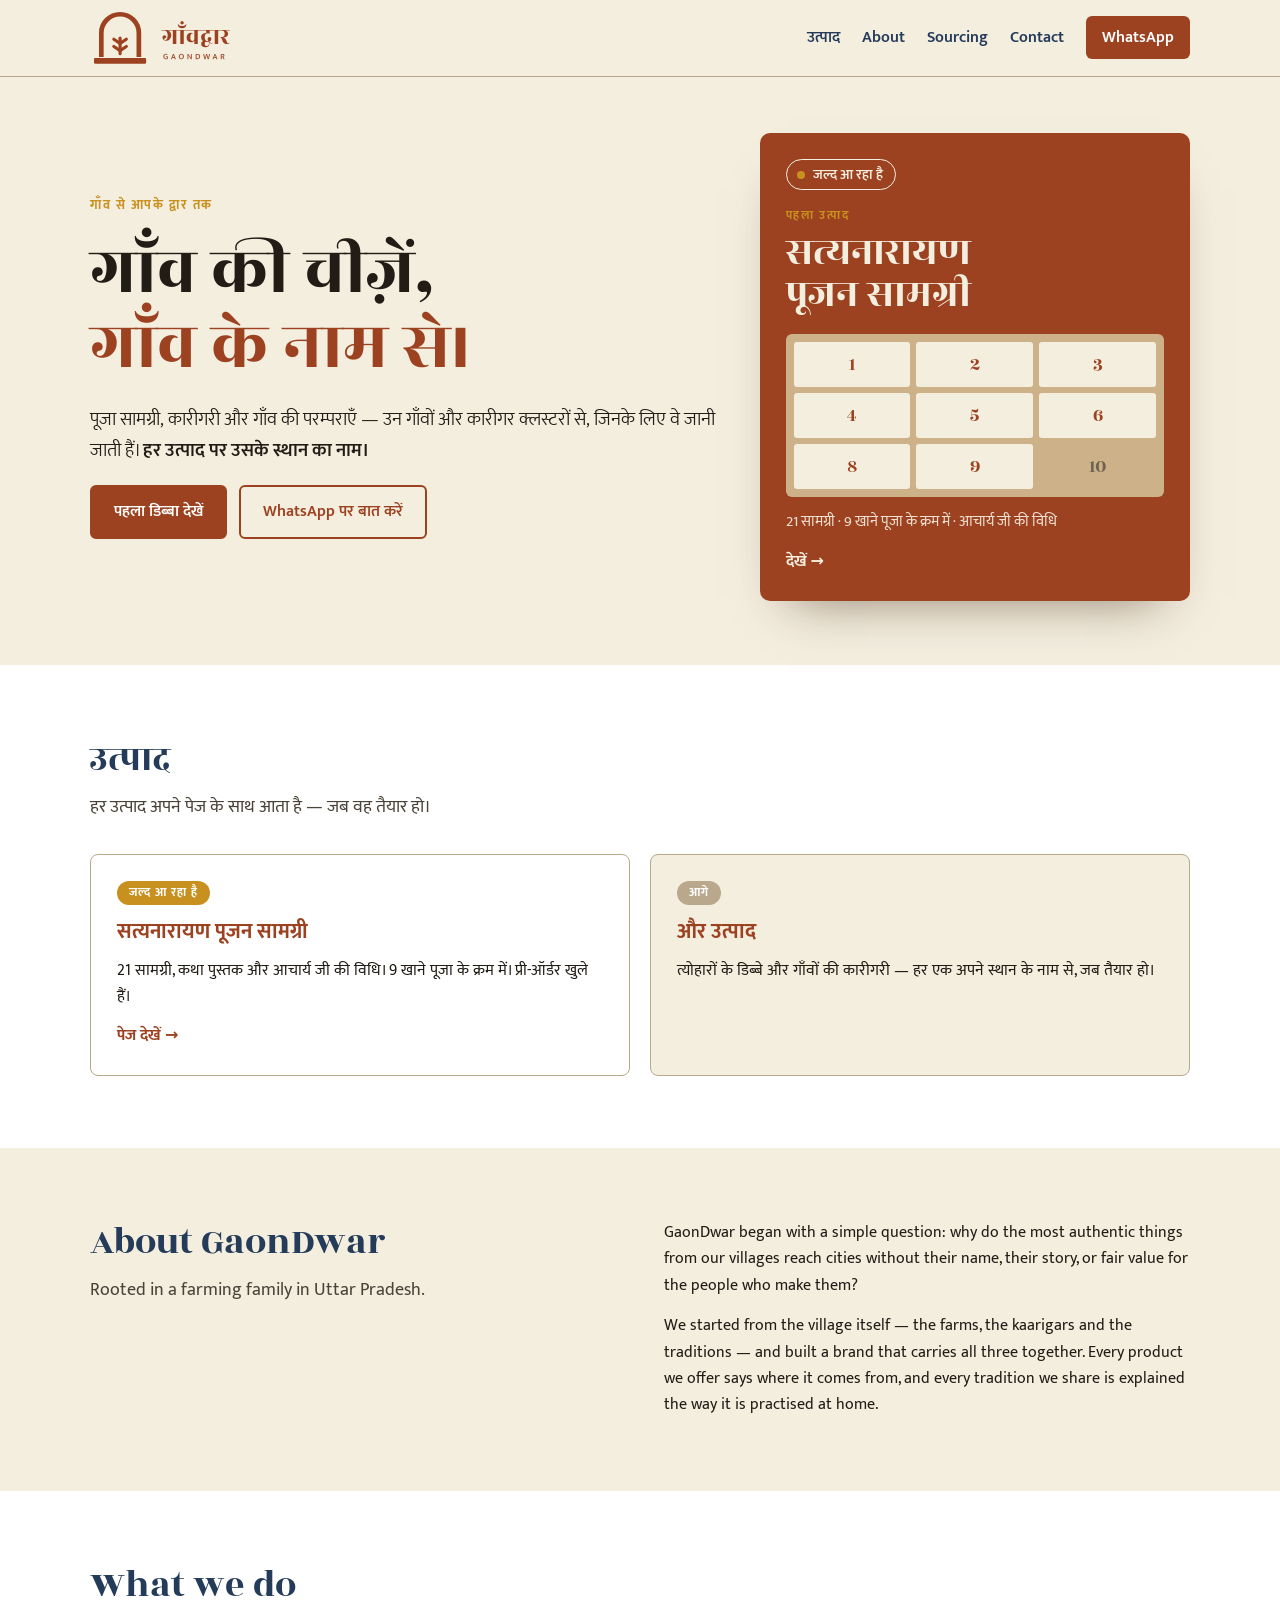
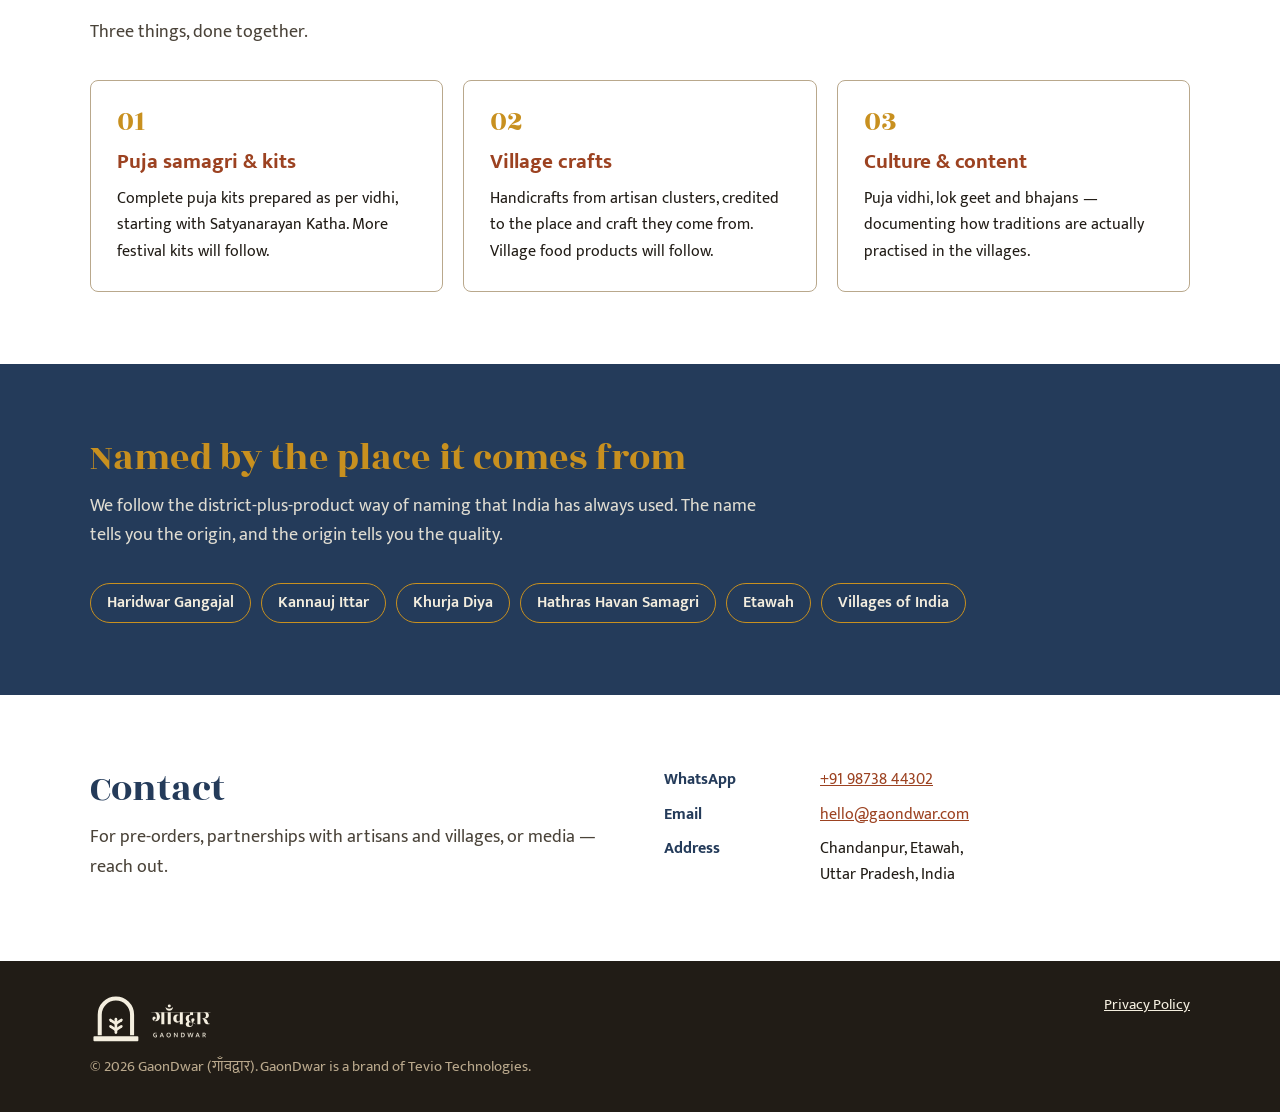
==== commit af084273: "Brand home page + Satyanarayan product page - Home becomes a brand page: new hero, products section " ====
--- a/index.html
+++ b/index.html
@@ -3,9 +3,9 @@
 <head>
 <meta charset="utf-8">
 <meta name="viewport" content="width=device-width, initial-scale=1">
-<title>GaonDwar | गाँवद्वार — सत्यनारायण पूजन सामग्री</title>
-<meta name="description" content="GaonDwar (गाँवद्वार) — सत्यनारायण पूजन सामग्री: कथा पुस्तक, भगवान का चित्र और आचार्य जी की विधि सहित, एक डिब्बे में। Cultural commerce from named villages and artisan clusters.">
-<meta property="og:title" content="GaonDwar | गाँवद्वार — सत्यनारायण पूजा, एक डिब्बे में">
+<title>GaonDwar | गाँवद्वार — गाँव से आपके द्वार तक</title>
+<meta name="description" content="GaonDwar (गाँवद्वार) — पूजा सामग्री, कारीगरी और गाँव की परम्पराएँ, उन गाँवों और कारीगर क्लस्टरों से जिनके लिए वे जानी जाती हैं। हर उत्पाद पर उसके स्थान का नाम।">
+<meta property="og:title" content="GaonDwar | गाँवद्वार — गाँव से आपके द्वार तक">
 <meta property="og:description" content="Puja samagri, crafts and village traditions from named villages and artisan clusters — the place of origin on every product.">
 <meta property="og:url" content="https://gaondwar.in">
 <meta property="og:type" content="website">
@@ -24,7 +24,7 @@
   /* GaonDwar palette — village building materials */
   :root{--geru:#9C4221;--geru-deep:#6E2E16;--chuna:#F4EEDF;--chuna-2:#EDE5D2;--neel:#243B5A;--haldi:#C8901F;--kajal:#211C16;--mitti:#B9A88C;--mitti-ink:#6F624E;--kraft:#CDB289;--kraft-lt:#E3D3B4;color-scheme:light}
   *{box-sizing:border-box;margin:0;padding:0}
-  body{font-family:'Mukta',system-ui,sans-serif;background:var(--chuna);color:var(--kajal);line-height:1.65}
+  body{font-family:'Mukta',system-ui,sans-serif;background:var(--chuna);color:var(--kajal);line-height:1.65;overflow-x:clip}
   a{color:var(--geru)}
   .wrap{max-width:1140px;margin:0 auto;padding:0 20px}
   header{background:var(--chuna);border-bottom:1px solid var(--mitti);position:sticky;top:0;z-index:20}
@@ -75,102 +75,29 @@
   .facts{display:flex;flex-wrap:wrap;gap:6px 18px;font-size:14px;color:var(--mitti-ink);list-style:none}
   .facts li{display:flex;align-items:center;gap:6px}
   .facts li::before{content:"";width:6px;height:7px;border:1.5px solid var(--geru);border-bottom:0;border-radius:4px 4px 0 0}
-  .stage-wrap{position:relative;min-width:0;overflow-x:clip}
-  .stage{position:relative;height:clamp(420px,52vw,600px);perspective:1600px;perspective-origin:50% 35%;cursor:grab;touch-action:pan-y;user-select:none;-webkit-tap-highlight-color:transparent;outline:none;overflow:visible}
-  .stage.held{cursor:grabbing}
-  .stage:focus-visible{box-shadow:0 0 0 2px var(--neel);border-radius:8px}
-  .halo{position:absolute;left:50%;top:var(--wy,62%);width:560px;max-width:100%;aspect-ratio:1;transform:translate(-50%,-62%);border-radius:50%;background:radial-gradient(closest-side,rgba(200,144,31,.30),rgba(200,144,31,.10) 55%,rgba(200,144,31,0));opacity:0;transition:opacity 1.4s ease;pointer-events:none}
-  .open .halo{opacity:1}
-  .floor{position:absolute;left:50%;top:var(--fy,80%);width:calc(var(--sc,1)*520px);height:calc(var(--sc,1)*120px);transform:translate(-50%,-50%);border-radius:50%;background:radial-gradient(closest-side,rgba(60,35,15,.28),rgba(60,35,15,0));filter:blur(6px);pointer-events:none}
-  .world{position:absolute;left:50%;top:var(--wy,62%);width:0;height:0;transform-style:preserve-3d;transform:scale(var(--sc,1)) rotateX(var(--rx,-28deg)) rotateY(var(--ry,-28deg))}
-  .sway{position:absolute;left:0;top:0;transform-style:preserve-3d;transform:translateY(var(--bob,0px));opacity:var(--fade,1)}
-  .grp{position:absolute;left:0;top:0;transform-style:preserve-3d}
-  .f{position:absolute;left:0;top:0}
-  .base .f{background:var(--chuna-2)}
-  .b-front,.b-back{width:350px;height:119px;margin:-59.5px 0 0 -175px}
-  .b-front{transform:translateZ(140px);background:linear-gradient(180deg,#F1EADA,#E7DEC8)!important}
-  .b-back{transform:rotateY(180deg) translateZ(140px)}
-  .b-left,.b-right{width:280px;height:119px;margin:-59.5px 0 0 -140px}
-  .b-right{transform:rotateY(90deg) translateZ(175px);background:linear-gradient(180deg,#E2D8C1,#D6CBB1)!important}
-  .b-left{transform:rotateY(-90deg) translateZ(175px)}
-  .b-bottom{width:350px;height:280px;margin:-140px 0 0 -175px;transform:rotateX(-90deg) translateZ(59.5px);background:var(--kraft)!important}
-  .b-rim{width:350px;height:280px;margin:-140px 0 0 -175px;transform:rotateX(90deg) translateZ(59.5px);background:transparent!important;border:5px solid var(--chuna)}
-  .b-front .foot{position:absolute;left:0;right:0;bottom:14px;text-align:center;font-family:'Rozha One',serif;font-size:13px;color:var(--geru)}
-  .tray{width:339px;height:269px;margin:-134.5px 0 0 -169.5px;transform:rotateX(90deg) translateZ(var(--trayZ,56px));transition:transform 1.1s cubic-bezier(.3,.7,.2,1);background:var(--kraft)!important;transform-style:preserve-3d}
-  .lift .tray{--trayZ:185px}
-  .layer1{width:339px;height:269px;margin:-134.5px 0 0 -169.5px;transform:rotateX(90deg) translateZ(-38px);background:#D9C9A6!important;transform-style:preserve-3d}
-  .it{position:absolute;display:flex;align-items:center;justify-content:center;text-align:center;font-size:7.5px;font-weight:600;line-height:1.15;padding:2px;overflow:hidden;border-radius:2px;border:1px solid rgba(60,40,15,.28);transition:transform 1s cubic-bezier(.22,.9,.3,1.08),opacity .6s ease,box-shadow .6s;transform:translateZ(1px)}
-  .it.out{opacity:0;transform:translateZ(var(--dz,260px)) rotate(var(--dr,0deg)) scale(.85)}
-  .it.shine{box-shadow:0 0 0 1px rgba(200,144,31,.9),0 0 14px rgba(200,144,31,.6)}
-  .it.diya.lit{box-shadow:0 0 10px 4px rgba(255,190,70,.75),0 0 28px 10px rgba(200,144,31,.45)}
-  .it.book{background:#F4EEDF;color:#9C4221;font-family:'Rozha One',serif;font-weight:400;font-size:12px}
-  .it.card{background:#9C4221;color:#F4EEDF;font-family:'Rozha One',serif;font-weight:400;font-size:11px;box-shadow:2px 2px 0 rgba(0,0,0,.15)}
-  .it.red{background:#B3261E;color:#F4EEDF}.it.yel{background:#E3B33A;color:#211C16}
-  .it.ang{background:#E9D7A8;color:#211C16;background-image:linear-gradient(90deg,transparent 88%,#C8901F 88%)}
-  .it.vial{background:linear-gradient(90deg,#DCE6EE,#F7FAFC 45%,#C9D6E0);color:#243B5A;border-radius:6px}
-  .it.pow-r{background:#C0392B;color:#F4EEDF}.it.pow-c{background:#EAD9B8;color:#6E2E16}
-  .it.diya{background:radial-gradient(circle at 50% 45%,#FFFFFF,#EDEAE3 60%,#CFC8BA);color:#6E2E16;border-radius:50%}
-  .it.kapur{background:#FBFBF8;color:#6F624E}.it.janeu{background:#FAF7EE;color:#6F624E}
-  .it.thread{background:repeating-linear-gradient(45deg,#B3261E 0 3px,#E0A526 3px 6px);color:#FFFFFF;text-shadow:0 0 2px #000}
-  .it.pouch{background:#B99C72;color:#211C16}.it.cotton{background:#FFFFFF;color:#6F624E}
-  .it.dhoop{background:#5B4636;color:#F4EEDF}.it.kusha{background:#A7B06A;color:#211C16}
-  .it.kande{background:#7A5B3E;color:#F4EEDF}
-  .it.wood{background:repeating-linear-gradient(0deg,#9A6B3F 0 3px,#8A5C33 3px 6px);color:#F4EEDF}
-  .it.empty{background:#E3D3B4;border-style:dashed;box-shadow:inset 0 3px 5px rgba(80,55,20,.22)}
-  .pivot{transform:translateY(-59.5px) translateZ(-143px) rotateX(var(--open,0deg));transition:transform 1.5s cubic-bezier(.3,1.25,.45,1)}
-  .crack .pivot{--open:9deg;transition-duration:.7s}
-.stage:not(.open):not(.crack) .pivot{transition:transform .9s cubic-bezier(.55,0,.35,1)}
-.snap .tray,.snap .it{transition:none!important}
-  .open .pivot{--open:104deg}
-  .glow{width:339px;height:269px;margin:-134.5px 0 0 -169.5px;transform:rotateX(90deg) translateZ(62px);background:radial-gradient(closest-side,rgba(255,214,120,.85),rgba(200,144,31,.35) 55%,rgba(200,144,31,0))!important;opacity:0;transition:opacity 1.2s ease;pointer-events:none}
-  .crack .glow{opacity:.9}.open .glow{opacity:.55}.settled .glow{opacity:.18}
-  .lid{transform:translateY(-7px) translateZ(143px)}
-  .lid .f{background:var(--chuna)}
-  .l-top{width:356px;height:286px;margin:-143px 0 0 -178px;transform:rotateX(90deg) translateZ(7px);background:radial-gradient(130% 100% at 40% 25%,#FAF5E9,#F4EEDF 55%,#ECE3CF)!important;color:var(--kajal);display:flex;flex-direction:column;align-items:center;text-align:center;padding:22px 20px 0;box-shadow:inset 0 0 0 1px rgba(110,46,22,.12)}
-  .logo{color:var(--geru);display:flex;flex-direction:column;align-items:center}
-  .logo svg{width:68px;height:68px}
-  .logo .bm{font-family:'Rozha One',serif;font-size:33px;line-height:1;margin-top:4px}
-  .logo .bl{font-size:7px;letter-spacing:.42em;font-weight:600;margin-top:3px;padding-left:.42em}
-  .logo .tag{font-size:8px;margin-top:3px;color:var(--geru-deep);font-weight:500}
-  .rule{width:120px;height:1px;background:rgba(110,46,22,.3);margin:10px 0 8px}
-  .pn{font-family:'Rozha One',serif;font-size:16px;line-height:1.1}
-  .prov{font-size:7px;margin-top:3px;color:var(--neel)}
-  .tm{margin-top:7px;border:2px solid var(--haldi);padding:2px 9px;line-height:1.25}
-  .tm .n{font-family:'Rozha One',serif;font-size:9.5px;display:block}
-  .tm .l{font-size:5.5px;letter-spacing:.16em;font-weight:600;display:block;color:var(--neel)}
-  .l-under{width:356px;height:286px;margin:-143px 0 0 -178px;transform:rotateX(-90deg) translateZ(7px);background:var(--geru)!important;color:var(--chuna);display:flex;flex-direction:column;align-items:center;justify-content:center;gap:10px}
-  .l-under .t{font-family:'Rozha One',serif;font-size:17px}
-  .l-front,.l-back{width:356px;height:14px;margin:-7px 0 0 -178px}
-  .l-front{transform:translateZ(143px);background:#EFE7D5!important}
-  .l-back{transform:rotateY(180deg) translateZ(143px)}
-  .l-left,.l-right{width:286px;height:14px;margin:-7px 0 0 -143px}
-  .l-right{transform:rotateY(90deg) translateZ(178px);background:#E0D6BF!important}
-  .l-left{transform:rotateY(-90deg) translateZ(178px)}
-  .chip{position:absolute;left:50%;top:10px;transform:translateX(-50%);background:var(--kajal);color:var(--chuna);font-size:14px;font-weight:500;padding:6px 14px;border-radius:999px;white-space:nowrap;transition:opacity .3s;pointer-events:none}
-  .chip.hide{opacity:0}
-  .hint{text-align:center;font-size:13px;color:var(--mitti-ink);margin-top:4px}
-  .tap-ring{position:absolute;left:50%;top:48%;width:64px;height:64px;margin:-32px 0 0 -32px;border-radius:50%;border:2px solid var(--geru);pointer-events:none;animation:ring 2.2s ease-out infinite}
-  .open .tap-ring,.played .tap-ring{display:none}
-  .petals{position:absolute;inset:0;pointer-events:none;overflow:visible}
-  .petal{position:absolute;left:50%;top:var(--wy,62%);width:9px;height:13px;border-radius:60% 60% 60% 60%/80% 80% 30% 30%;opacity:0}
-  .burst .petal{animation:petal var(--pd,2.6s) cubic-bezier(.2,.7,.3,1) var(--pdl,0s) forwards}
-  @keyframes petal{0%{opacity:0;transform:translate(0,0) rotate(0) scale(.4)}12%{opacity:1}55%{transform:translate(var(--px),var(--py)) rotate(var(--pr)) scale(1)}100%{opacity:0;transform:translate(calc(var(--px)*1.25),calc(var(--py) + 170px)) rotate(calc(var(--pr)*2)) scale(.9)}}
-  @keyframes ring{0%{transform:scale(.6);opacity:.9}100%{transform:scale(2.2);opacity:0}}
-  @keyframes ring{0%{transform:scale(.6);opacity:.9}100%{transform:scale(2.2);opacity:0}}
-
-  /* inside the box */
-  .inside{background:#fff}
-  .inside .cols{display:grid;grid-template-columns:minmax(0,1.4fr) minmax(0,1fr);gap:40px;align-items:start}
-  @media(max-width:760px){.inside .cols{grid-template-columns:minmax(0,1fr)}}
-  .items{list-style:none;display:grid;grid-template-columns:repeat(2,minmax(0,1fr));gap:0 24px}
-  .items li{padding:8px 0;border-bottom:1px solid var(--chuna-2);display:flex;gap:10px;align-items:baseline}
-  .items li small{color:var(--mitti-ink);font-size:13px;margin-left:auto;text-align:right}
-  .home{background:var(--chuna);border:1px solid var(--mitti);border-radius:8px;padding:24px}
-  .home h3{font-family:'Rozha One',serif;font-weight:400;font-size:22px;color:var(--geru);margin-bottom:6px}
-  .home ul{list-style:none;margin-top:8px}
-  .home li{padding:5px 0;border-bottom:1px solid var(--chuna-2)}
-  .home p{font-size:14px;color:var(--mitti-ink);margin-top:12px}
-  @media (prefers-reduced-motion: reduce){.tap-ring,.burst .petal{animation:none}.pivot,.tray,.it,.glow,.halo{transition:none}}
+  .hero-brand{grid-template-columns:minmax(0,1.2fr) minmax(0,.8fr);padding-top:56px;padding-bottom:64px}
+  .launch{display:flex;flex-direction:column;gap:6px;background:var(--geru);color:var(--chuna);text-decoration:none;border-radius:10px;padding:26px;box-shadow:0 26px 50px -30px rgba(60,35,15,.6);transition:transform .3s,box-shadow .3s}
+  .launch:hover{transform:translateY(-4px);box-shadow:0 32px 56px -28px rgba(60,35,15,.7)}
+  .launch .soon{align-self:flex-start;display:inline-flex;align-items:center;gap:8px;border:1.5px solid var(--chuna);border-radius:30px;padding:3px 12px 3px 10px;font-weight:600;font-size:14px;margin-bottom:10px}
+  .launch .soon i{width:8px;height:8px;border-radius:50%;background:var(--haldi);animation:pulse 2s infinite}
+  @keyframes pulse{0%{box-shadow:0 0 0 0 rgba(200,144,31,.7)}70%,100%{box-shadow:0 0 0 9px rgba(200,144,31,0)}}
+  .launch .lk{font-size:12px;letter-spacing:.14em;text-transform:uppercase;font-weight:700;color:var(--haldi)}
+  .launch .lt{font-family:'Rozha One',serif;font-size:clamp(30px,3.4vw,40px);line-height:1.05}
+  .launch .lg{display:grid;grid-template-columns:repeat(3,1fr);gap:6px;background:var(--kraft);border-radius:6px;padding:8px;margin:12px 0 8px}
+  .launch .lg i{font-style:normal;font-family:'Rozha One',serif;font-size:20px;color:var(--geru);background:var(--chuna);border-radius:3px;text-align:center;padding:6px 0;animation:lit 9s infinite}
+  .launch .lg i.h{background:transparent;border:1px dashed var(--kraft-dk);color:var(--mitti-ink);animation:none}
+  .launch .lg i:nth-child(2){animation-delay:1s}.launch .lg i:nth-child(3){animation-delay:2s}.launch .lg i:nth-child(4){animation-delay:3s}.launch .lg i:nth-child(5){animation-delay:4s}.launch .lg i:nth-child(6){animation-delay:5s}.launch .lg i:nth-child(7){animation-delay:6s}.launch .lg i:nth-child(8){animation-delay:7s}
+  @keyframes lit{0%,8%{background:#FFF3D1;box-shadow:0 0 0 2px var(--haldi)}14%,100%{background:var(--chuna);box-shadow:none}}
+  .launch .ld{font-size:14.5px;opacity:.92}
+  .launch .lc{font-weight:700;margin-top:8px}
+  .pcard{text-decoration:none;color:inherit;display:flex;flex-direction:column;gap:6px;transition:transform .25s,box-shadow .25s}
+  a.pcard:hover{transform:translateY(-3px);box-shadow:0 16px 30px -20px rgba(60,35,15,.45)}
+  .pcard h3{margin:4px 0 2px}
+  .pcard .more{font-weight:700;color:var(--geru);margin-top:6px}
+  .pcard.muted{background:var(--chuna)}
+  .badge{align-self:flex-start;font-size:12px;font-weight:700;letter-spacing:.08em;background:var(--haldi);color:#fff;border-radius:30px;padding:2px 12px}
+  .badge.off{background:var(--mitti)}
+  @media (prefers-reduced-motion: reduce){.launch .soon i,.launch .lg i{animation:none}.launch,.pcard{transition:none}}
 </style>
 </head>
 <body>
@@ -181,7 +108,7 @@
       <img src="assets/gaondwar-logo.svg" alt="GaonDwar — गाँवद्वार" width="359" height="150">
     </a>
     <nav><ul>
-      <li class="hide-sm"><a href="#inside">सामग्री में क्या है</a></li>
+      <li class="hide-sm"><a href="#products">उत्पाद</a></li>
       <li class="hide-sm"><a href="#about">About</a></li>
       <li class="hide-sm"><a href="#sourcing">Sourcing</a></li>
       <li class="hide-sm"><a href="#contact">Contact</a></li>
@@ -191,113 +118,33 @@
 </header>
 
 <main>
-  <div class="wrap hero">
+  <div class="wrap hero hero-brand">
     <div class="hero-copy">
-      <div class="eyebrow">पहला उत्पाद · सत्यनारायण पूजन सामग्री</div>
-      <h1>सत्यनारायण पूजा,<br><em>एक डिब्बे में।</em></h1>
-      <p class="lede"><b>21 सामग्री</b>, कथा पुस्तक, भगवान का चित्र और आचार्य जी की विधि। हरिद्वार का गंगाजल, कन्नौज का इत्र, खुर्जा का दीया, हाथरस की हवन सामग्री — हर सामग्री का स्रोत नामित।</p>
+      <div class="eyebrow">गाँव से आपके द्वार तक</div>
+      <h1>गाँव की चीज़ें,<br><em>गाँव के नाम से।</em></h1>
+      <p class="lede">पूजा सामग्री, कारीगरी और गाँव की परम्पराएँ — उन गाँवों और कारीगर क्लस्टरों से, जिनके लिए वे जानी जाती हैं। <b>हर उत्पाद पर उसके स्थान का नाम।</b></p>
       <div class="ctas">
-        <a class="btn" href="https://wa.me/919873844302?text=%E0%A4%A8%E0%A4%AE%E0%A4%B8%E0%A5%8D%E0%A4%A4%E0%A5%87%2C%20%E0%A4%B8%E0%A4%A4%E0%A5%8D%E0%A4%AF%E0%A4%A8%E0%A4%BE%E0%A4%B0%E0%A4%BE%E0%A4%AF%E0%A4%A3%20%E0%A4%AA%E0%A5%82%E0%A4%9C%E0%A4%A8%20%E0%A4%B8%E0%A4%BE%E0%A4%AE%E0%A4%97%E0%A5%8D%E0%A4%B0%E0%A5%80%20%E0%A4%AA%E0%A5%8D%E0%A4%B0%E0%A5%80-%E0%A4%91%E0%A4%B0%E0%A5%8D%E0%A4%A1%E0%A4%B0" target="_blank" rel="noopener">WhatsApp पर प्री-ऑर्डर</a>
-        <button class="btn ghost" id="openBtn" type="button" aria-controls="stage">डिब्बा खोलकर देखें</button>
-      </div>
-      <ul class="facts">
-        <li>कोई खाद्य सामग्री नहीं</li>
-        <li>5 स्थानों से, हर स्रोत नामित</li>
-        <li>प्री-ऑर्डर पर तैयार</li>
-      </ul>
-    </div>
-
-    <div class="stage-wrap">
-      <div class="stage" id="stage" tabindex="0" role="button" aria-label="डिब्बा खोलें और अंदर की सामग्री देखें">
-        <div class="halo"></div>
-        <div class="floor"></div>
-        <div class="petals" id="petals" aria-hidden="true"></div>
-        <span class="tap-ring" aria-hidden="true"></span>
-        <div class="world" id="world">
-          <div class="sway">
-            <div class="grp base">
-              <div class="f b-bottom"></div>
-              <div class="f b-back"></div>
-              <div class="f b-left"></div>
-              <div class="f layer1" id="l1"></div>
-              <div class="f glow"></div>
-              <div class="f tray" id="l2"></div>
-              <div class="f b-rim"></div>
-              <div class="f b-right"></div>
-              <div class="f b-front"><div class="foot">गाँवद्वार</div></div>
-            </div>
-            <div class="grp pivot">
-              <div class="grp lid">
-                <div class="f l-under">
-                  <svg viewBox="45 72 210 208" width="48" height="48" aria-hidden="true" style="color:#F4EEDF"><g fill="none" stroke="currentColor" stroke-width="17.1"><path d="M81.6 245.6V158.2A68.4 68.4 0 0 1 218.4 158.2V245.6"/></g><g fill="none" stroke="currentColor" stroke-width="11.4" stroke-linecap="round"><path d="M150 234.2V177.2M150 196.2 127.2 181M150 196.2 172.8 181M150 222.8 127.2 207.6M150 222.8 172.8 207.6"/></g><rect x="55" y="249.4" width="190" height="20.9" rx="3.8" fill="currentColor"/></svg>
-                  <div class="t">गाँव से आपके द्वार तक</div>
-                </div>
-                <div class="f l-back"></div>
-                <div class="f l-left"></div>
-                <div class="f l-right"></div>
-                <div class="f l-front"></div>
-                <div class="f l-top">
-                  <div class="logo">
-                    <svg viewBox="45 72 210 208" aria-hidden="true"><g fill="none" stroke="currentColor" stroke-width="17.1"><path d="M81.6 245.6V158.2A68.4 68.4 0 0 1 218.4 158.2V245.6"/></g><g fill="none" stroke="currentColor" stroke-width="11.4" stroke-linecap="round"><path d="M150 234.2V177.2M150 196.2 127.2 181M150 196.2 172.8 181M150 222.8 127.2 207.6M150 222.8 172.8 207.6"/></g><rect x="55" y="249.4" width="190" height="20.9" rx="3.8" fill="currentColor"/></svg>
-                    <div class="bm">गाँवद्वार</div>
-                    <div class="bl">GAONDWAR</div>
-                    <div class="tag">गाँव से आपके द्वार तक</div>
-                  </div>
-                  <div class="rule"></div>
-                  <div class="pn">सत्यनारायण पूजन सामग्री</div>
-                  <div class="prov">21 सामग्री · कथा पुस्तक, चित्र एवं आचार्य जी की विधि सहित</div>
-                  <div class="tm"><span class="n">5 स्थान · हर स्रोत नामित</span><span class="l">5 PLACES · EVERY SOURCE NAMED</span></div>
-                </div>
-              </div>
-            </div>
-          </div>
-        </div>
-        <p class="chip hide" id="chip" aria-live="polite"></p>
-      </div>
-      <p class="hint">चारों ओर घुमाने के लिए खींचें · टैप से खोलें / बंद करें</p>
-    </div>
+        <a class="btn" href="satyanarayan/">पहला डिब्बा देखें</a>
+        <a class="btn ghost" href="https://wa.me/919873844302?text=Namaste%20GaonDwar" target="_blank" rel="noopener">WhatsApp पर बात करें</a>
+      </div>
+    </div>
+    <a class="launch" href="satyanarayan/" aria-label="सत्यनारायण पूजन सामग्री — जल्द आ रहा है">
+      <span class="soon"><i></i>जल्द आ रहा है</span>
+      <span class="lk">पहला उत्पाद</span>
+      <span class="lt">सत्यनारायण<br>पूजन सामग्री</span>
+      <span class="lg" aria-hidden="true"><i>१</i><i>२</i><i>३</i><i>४</i><i>५</i><i>६</i><i>८</i><i>९</i><i class="h">१०</i></span>
+      <span class="ld">21 सामग्री · 9 खाने पूजा के क्रम में · आचार्य जी की विधि</span>
+      <span class="lc">देखें →</span>
+    </a>
   </div>
 
-  <section id="inside" class="inside">
+  <section id="products" style="background:#fff">
     <div class="wrap">
-      <h2>सामग्री में क्या है</h2>
-      <p class="lead">सूखी और टिकाऊ सामग्री हम भेजते हैं। जो ताज़ा चाहिए या खाने की चीज़ है, वह आपके घर और बाज़ार से — ताकि सब शुद्ध और ताज़ा रहे।</p>
-      <div class="cols">
-        <ul class="items">
-          <li>कथा पुस्तक<small>आचार्य जी की विधि</small></li>
-          <li>सत्यनारायण भगवान का चित्र</li>
-          <li>रोली</li>
-          <li>चंदन</li>
-          <li>कपूर</li>
-          <li>गंगाजल<small>हरिद्वार</small></li>
-          <li>गुलाबजल</li>
-          <li>इत्र<small>कन्नौज</small></li>
-          <li>कलावा</li>
-          <li>जनेऊ</li>
-          <li>रुई बत्ती</li>
-          <li>धूपबत्ती</li>
-          <li>हवन सामग्री 100 g<small>हाथरस</small></li>
-          <li>हवन के कंडे</li>
-          <li>समिधा<small>आम की लकड़ी</small></li>
-          <li>सिरेमिक दीया<small>खुर्जा</small></li>
-          <li>लाल वस्त्र</li>
-          <li>पीला वस्त्र</li>
-          <li>अंगवस्त्र</li>
-          <li>कुश पवित्री ×2</li>
-        </ul>
-        <div class="home">
-          <h3>अपने घर से</h3>
-          <ul>
-            <li>नारियल, केले और पान के पत्ते</li>
-            <li>फूल, फूलों की माला, तुलसी दल</li>
-            <li>आम के पत्ते — द्वार के लिए</li>
-            <li>दूध, दही, घी, शहद, शक्कर — पंचामृत</li>
-            <li>पंचमेवा · आटा, सूजी, गुड़ — प्रसाद</li>
-            <li>अक्षत, सुपारी, हल्दी</li>
-            <li>घी या तेल, माचिस</li>
-          </ul>
-          <p>कोई खाद्य सामग्री डिब्बे में नहीं है।</p>
-        </div>
+      <h2>उत्पाद</h2>
+      <p class="lead">हर उत्पाद अपने पेज के साथ आता है — जब वह तैयार हो।</p>
+      <div class="grid">
+        <a class="card pcard" href="satyanarayan/"><span class="badge">जल्द आ रहा है</span><h3>सत्यनारायण पूजन सामग्री</h3><p>21 सामग्री, कथा पुस्तक और आचार्य जी की विधि। 9 खाने पूजा के क्रम में। प्री-ऑर्डर खुले हैं।</p><span class="more">पेज देखें →</span></a>
+        <div class="card pcard muted"><span class="badge off">आगे</span><h3>और उत्पाद</h3><p>त्योहारों के डिब्बे और गाँवों की कारीगरी — हर एक अपने स्थान के नाम से, जब तैयार हो।</p></div>
       </div>
     </div>
   </section>
@@ -356,205 +203,5 @@
     <div><a href="privacy.html">Privacy Policy</a></div>
   </div>
 </footer>
-
-<script>
-(function(){
-  var S=14;
-  var L1=[
-    {n:'कथा पुस्तक',x:.4,y:.1,w:13,h:19,c:'book'},
-    {n:'चित्र',x:1.6,y:2.1,w:10.5,h:14.8,c:'card'},
-    {n:'लाल वस्त्र',x:13.8,y:.3,w:10.1,h:6,c:'red'},
-    {n:'पीला वस्त्र',x:13.8,y:6.5,w:10.1,h:6,c:'yel'},
-    {n:'अंगवस्त्र',x:13.8,y:12.7,w:10.1,h:6.2,c:'ang'}
-  ];
-  var L2=[
-    {n:'गंगाजल',x:.3,y:.3,w:3.1,h:5,c:'vial'},
-    {n:'गुलाबजल',x:3.6,y:.3,w:3.1,h:5,c:'vial'},
-    {n:'कन्नौज इत्र',x:6.9,y:.3,w:3.1,h:5,c:'vial'},
-    {n:'खुर्जा दीया',x:10.4,y:.1,w:5.6,h:5.4,c:'diya'},
-    {n:'कपूर',x:16.4,y:.3,w:3.6,h:5,c:'kapur'},
-    {n:'जनेऊ',x:20.2,y:.3,w:3.7,h:5,c:'janeu'},
-    {n:'रोली',x:.3,y:5.6,w:3.8,h:5,c:'pow-r'},
-    {n:'चंदन',x:4.3,y:5.6,w:3.8,h:5,c:'pow-c'},
-    {n:'हवन सामग्री',x:8.3,y:5.6,w:7.9,h:5,c:'pouch'},
-    {n:'रुई बत्ती',x:16.4,y:5.6,w:3.6,h:5,c:'cotton'},
-    {n:'कलावा',x:20.2,y:5.6,w:3.7,h:5,c:'thread'},
-    {n:'कुश पवित्री',x:.3,y:10.9,w:5.2,h:4.5,c:'kusha'},
-    {n:'',x:5.7,y:10.9,w:5.2,h:4.5,c:'empty'},
-    {n:'हवन के कंडे',x:11.1,y:10.9,w:12.8,h:4.5,c:'kande'},
-    {n:'समिधा',x:.3,y:15.7,w:17.8,h:3.2,c:'wood'},
-    {n:'धूपबत्ती',x:18.3,y:15.7,w:5.6,h:3.2,c:'dhoop'}
-  ];
-  function make(o){var d=document.createElement('div');d.className='it '+o.c;d.style.left=o.x*S+'px';d.style.top=o.y*S+'px';d.style.width=o.w*S+'px';d.style.height=o.h*S+'px';d.textContent=o.n;return d;}
-  var l1=document.getElementById('l1'), l2=document.getElementById('l2');
-  L1.forEach(function(o){l1.appendChild(make(o));});
-  var trayEls=L2.map(function(o){var d=make(o);l2.appendChild(d);return {el:d,o:o};});
-  var l1Els=[].slice.call(l1.children);
-  var stage=document.getElementById('stage'), world=document.getElementById('world'), chip=document.getElementById('chip'), btn=document.getElementById('openBtn'), petalsEl=document.getElementById('petals');
-  var sway=world.firstElementChild;
-  var reduce=window.matchMedia&&window.matchMedia('(prefers-reduced-motion: reduce)').matches;
-  var timers=[], isOpen=false, busy=false, played=false;
-  var ry=-28, rx=-26, vy=0, vx=0, drag=null, moved=false, lastTouch=0, tweens=[];
-  var SPIN=10; /* deg per second, idle turntable */
-
-  function clamp(v,a,b){return Math.max(a,Math.min(b,v));}
-  /* Fit against the OPEN state: ~580 wide, ~570 tall, lid tip ~410 above box centre */
-  function fit(){
-    var W=stage.clientWidth,H=stage.clientHeight;
-    var sc=Math.min(1,W/600,H/650);
-    var wy=(H-640*sc)/2+400*sc;
-    world.style.setProperty('--sc',sc.toFixed(3));
-    stage.style.setProperty('--sc',sc.toFixed(3));
-    stage.style.setProperty('--wy',wy.toFixed(1)+'px');
-    stage.style.setProperty('--fy',(wy+150*sc).toFixed(1)+'px');
-  }
-  function apply(){world.style.setProperty('--ry',ry.toFixed(2)+'deg');world.style.setProperty('--rx',rx.toFixed(2)+'deg');}
-  function clear(){timers.forEach(clearTimeout);timers=[];}
-  function later(fn,ms){timers.push(setTimeout(fn,reduce?0:ms));}
-  function say(t){chip.textContent=t;chip.classList.toggle('hide',!t);}
-  function snap(fn){stage.classList.add('snap');fn();void stage.offsetWidth;stage.classList.remove('snap');}
-  function ease(t){return 1-Math.pow(1-t,3);}
-  function tween(get,set,to,ms){var from=get();tweens.push({from:from,to:to,set:set,t0:performance.now(),ms:reduce?1:ms});}
-  function frontAngle(){return -28+Math.round((ry+28)/360)*360;}
-
-  /* one render loop: tweens, drag inertia, idle 360 turntable */
-  var last=performance.now();
-  function tick(now){
-    var dt=Math.min(.05,(now-last)/1000);last=now;
-    tweens=tweens.filter(function(tw){var k=clamp((now-tw.t0)/tw.ms,0,1);tw.set(tw.from+(tw.to-tw.from)*ease(k));return k<1;});
-    if(!drag&&!tweens.length){
-      if(Math.abs(vy)>2||Math.abs(vx)>2){ry+=vy*dt;rx+=vx*dt;var f=Math.pow(.05,dt);vy*=f;vx*=f;}
-      else if(!busy&&!reduce&&now-lastTouch>2600){ry+=SPIN*dt;}
-    }
-    rx=clamp(rx,-72,-6);
-    apply();
-    requestAnimationFrame(tick);
-  }
-
-  function scatter(el){
-    el.style.setProperty('--dz',(200+Math.random()*140).toFixed(0)+'px');
-    el.style.setProperty('--dr',((Math.random()*2-1)*55).toFixed(0)+'deg');
-    el.classList.add('out');
-  }
-  function petals(){
-    if(reduce)return;
-    petalsEl.innerHTML='';
-    var cols=['#E8A317','#F2C14E','#C8901F','#E07A1F','#9C4221','#F4EEDF'];
-    var sc=parseFloat(stage.style.getPropertyValue('--sc'))||1;
-    for(var i=0;i<22;i++){
-      var p=document.createElement('span');p.className='petal';
-      p.style.background=cols[i%cols.length];
-      p.style.setProperty('--px',((Math.random()*2-1)*300*sc).toFixed(0)+'px');
-      p.style.setProperty('--py',(-(140+Math.random()*220)*sc).toFixed(0)+'px');
-      p.style.setProperty('--pr',((Math.random()*2-1)*260).toFixed(0)+'deg');
-      p.style.setProperty('--pd',(2.3+Math.random()*1.2).toFixed(2)+'s');
-      p.style.setProperty('--pdl',(Math.random()*.45).toFixed(2)+'s');
-      petalsEl.appendChild(p);
-    }
-    stage.classList.remove('burst');void stage.offsetWidth;stage.classList.add('burst');
-  }
-
-  /* the artistic reveal: spin-in → light leaks → lid swings → samagri floats into its khana → lower layer rises */
-  function reveal(intro){
-    clear();busy=true;isOpen=true;vx=vy=0;
-    snap(function(){
-      stage.classList.remove('lift','settled','burst');
-      trayEls.forEach(function(t){scatter(t.el);t.el.classList.remove('lit');});
-    });
-    stage.classList.remove('open','crack');
-    stage.classList.add('played');
-    btn.textContent='डिब्बा बंद करें';
-    l1Els.forEach(function(el){el.classList.remove('shine');});
-    say('');
-    var t=0;
-    if(intro&&!reduce){
-      sway.style.setProperty('--fade',0);
-      var target=frontAngle();ry=target-340;apply();
-      tween(function(){return ry;},function(v){ry=v;},target,2000);
-      tween(function(){return 0;},function(v){sway.style.setProperty('--fade',v);},1,900);
-      tween(function(){return 46;},function(v){sway.style.setProperty('--bob',v+'px');},0,1600);
-      t=2050;
-    }else{
-      tween(function(){return ry;},function(v){ry=v;},frontAngle(),900);
-      t=700;
-    }
-    tween(function(){return rx;},function(v){rx=v;},-30,900);
-    later(function(){stage.classList.add('crack');say('गाँव से आपके द्वार तक');},t);
-    later(function(){stage.classList.remove('crack');stage.classList.add('open');petals();say('');},t+=850);
-    t+=950;
-    trayEls.forEach(function(t2){
-      later(function(){t2.el.classList.remove('out');if(t2.o.n)say(t2.o.n);},t);t+=reduce?0:150;
-    });
-    later(function(){trayEls.forEach(function(t2){if(t2.o.c==='diya')t2.el.classList.add('lit');});say('ऊपर की परत · 16 सामग्री');},t+=500);
-    later(function(){stage.classList.add('lift');say('नीचे: कथा पुस्तक, चित्र और 3 वस्त्र');
-      l1Els.forEach(function(el,i){later(function(){el.classList.add('shine');},450+i*220);});
-    },t+=1300);
-    later(function(){stage.classList.remove('lift');stage.classList.add('settled');l1Els.forEach(function(el){el.classList.remove('shine');});say('21 सामग्री · एक डिब्बे में');},t+=3400);
-    later(function(){say('');busy=false;lastTouch=0;},t+=2800);
-  }
-  function close(){
-    clear();isOpen=false;busy=false;
-    snap(function(){
-      stage.classList.remove('lift','burst');
-      trayEls.forEach(function(t){t.el.classList.remove('out','lit');});
-    });
-    stage.classList.remove('open','crack','settled');
-    l1Els.forEach(function(el){el.classList.remove('shine');});
-    btn.textContent='डिब्बा खोलकर देखें';say('');
-  }
-  function toggle(){isOpen?close():reveal(false);}
-
-  btn.addEventListener('click',toggle);
-  stage.addEventListener('keydown',function(e){
-    if(e.key==='Enter'||e.key===' '){e.preventDefault();toggle();}
-    else if(e.key==='ArrowLeft'){ry-=15;lastTouch=performance.now();}
-    else if(e.key==='ArrowRight'){ry+=15;lastTouch=performance.now();}
-    else if(e.key==='ArrowUp'){rx-=8;lastTouch=performance.now();}
-    else if(e.key==='ArrowDown'){rx+=8;lastTouch=performance.now();}
-  });
-  stage.addEventListener('pointerdown',function(e){
-    if(e.button>0)return;
-    var n=performance.now();
-    drag={x:e.clientX,y:e.clientY,ry:ry,rx:rx,lx:e.clientX,ly:e.clientY,lt:n,id:e.pointerId};
-    moved=false;vx=vy=0;
-    try{stage.setPointerCapture(e.pointerId);}catch(_){}
-    stage.classList.add('held');
-  });
-  stage.addEventListener('pointermove',function(e){
-    if(!drag)return;
-    var dx=e.clientX-drag.x,dy=e.clientY-drag.y;
-    if(!moved&&Math.hypot(dx,dy)>6){moved=true;tweens=[];sway.style.setProperty('--fade',1);sway.style.setProperty('--bob','0px');}
-    if(!moved)return;
-    var n=performance.now(),dt=Math.max(.008,(n-drag.lt)/1000);
-    ry=drag.ry+dx*0.45;
-    if(e.pointerType!=='touch')rx=clamp(drag.rx-dy*0.3,-72,-6);
-    vy=(e.clientX-drag.lx)*0.45/dt;
-    vx=e.pointerType!=='touch'?-(e.clientY-drag.ly)*0.3/dt:0;
-    drag.lx=e.clientX;drag.ly=e.clientY;drag.lt=n;
-  });
-  function end(e){
-    if(!drag)return;
-    if(!moved&&e.type==='pointerup')toggle();
-    if(performance.now()-drag.lt>90){vx=vy=0;}
-    vy=clamp(vy,-600,600);vx=clamp(vx,-300,300);
-    try{stage.releasePointerCapture(drag.id);}catch(_){}
-    drag=null;lastTouch=performance.now();stage.classList.remove('held');
-  }
-  stage.addEventListener('pointerup',end);
-  stage.addEventListener('pointercancel',end);
-
-  window.addEventListener('resize',fit);fit();apply();
-  requestAnimationFrame(tick);
-
-  /* auto-play the reveal once, when the box scrolls into view */
-  function autoplay(){if(played)return;played=true;reveal(true);}
-  if(reduce){autoplay();}
-  else if('IntersectionObserver' in window){
-    sway.style.setProperty('--fade',0);
-    var io=new IntersectionObserver(function(en){if(en[0].isIntersecting){io.disconnect();setTimeout(autoplay,350);}},{threshold:.4});
-    io.observe(stage);
-  }else{setTimeout(autoplay,600);}
-})();
-</script>
 </body>
 </html>
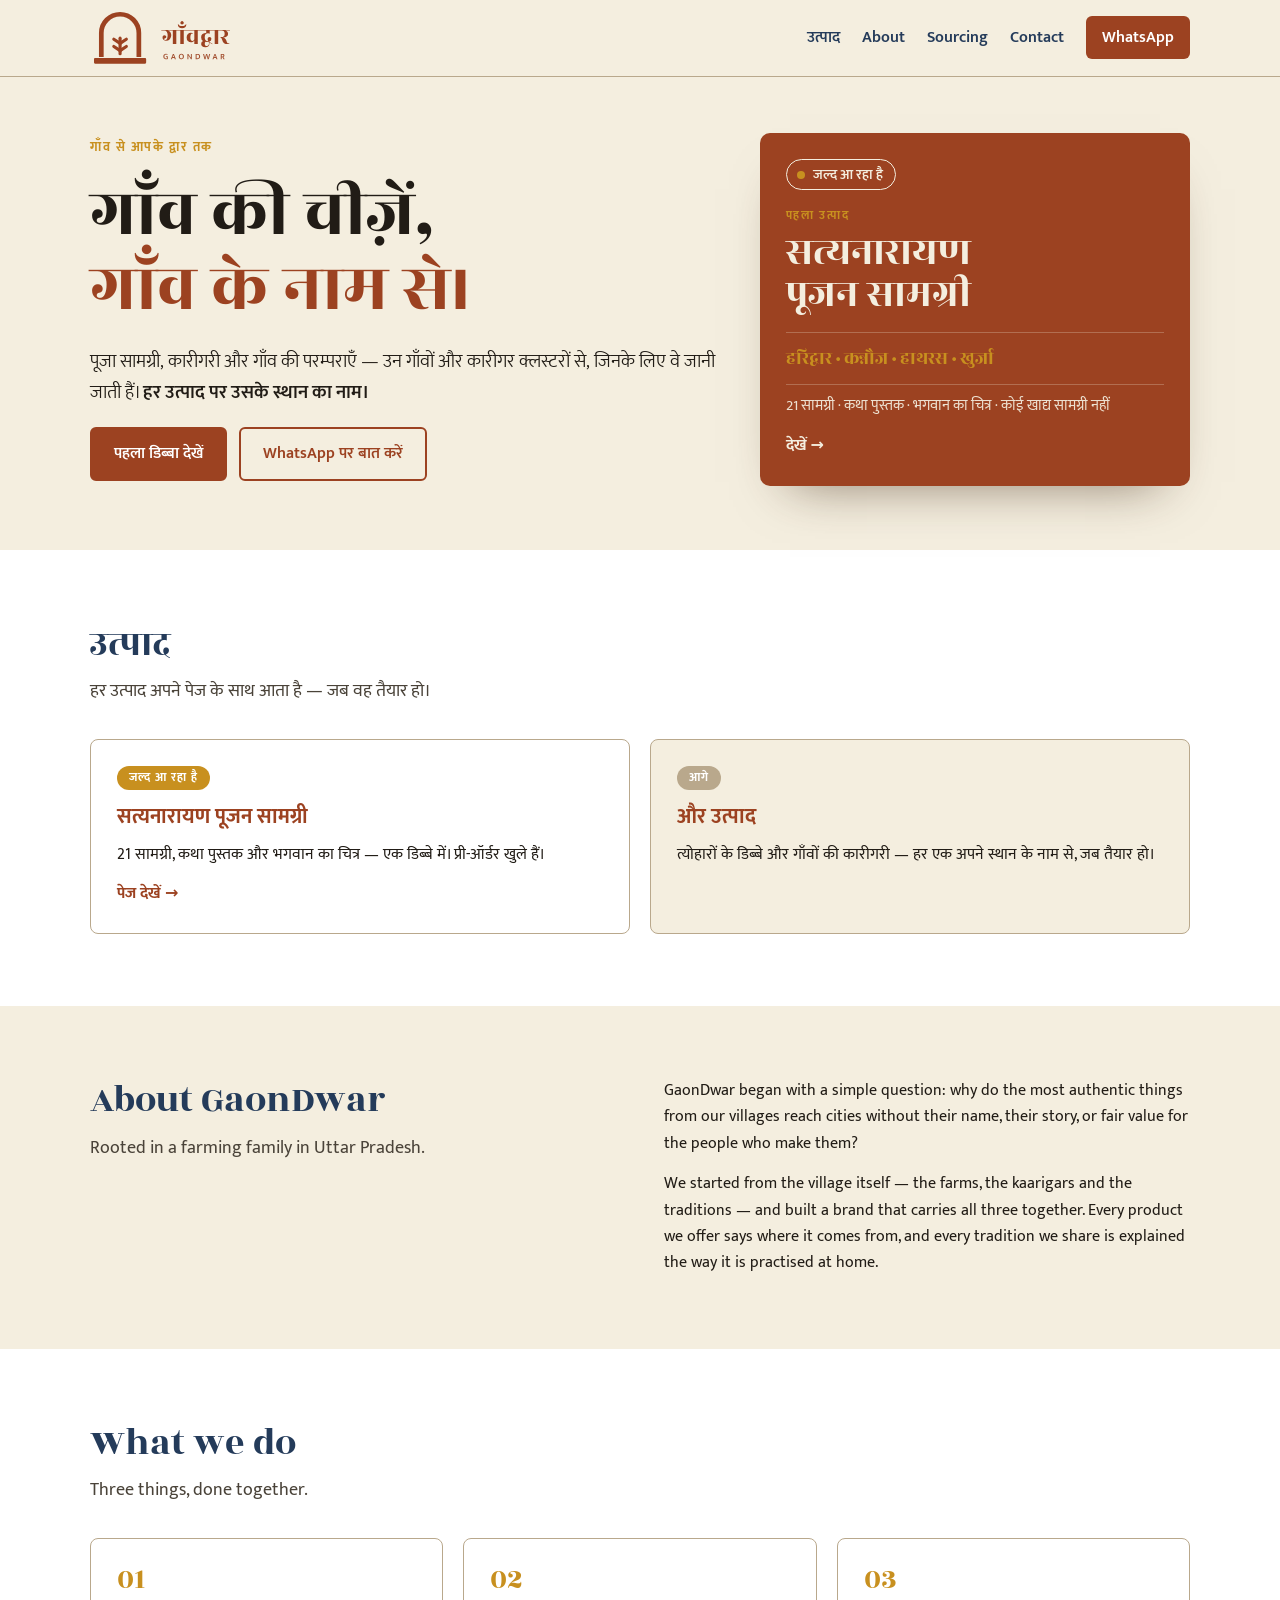
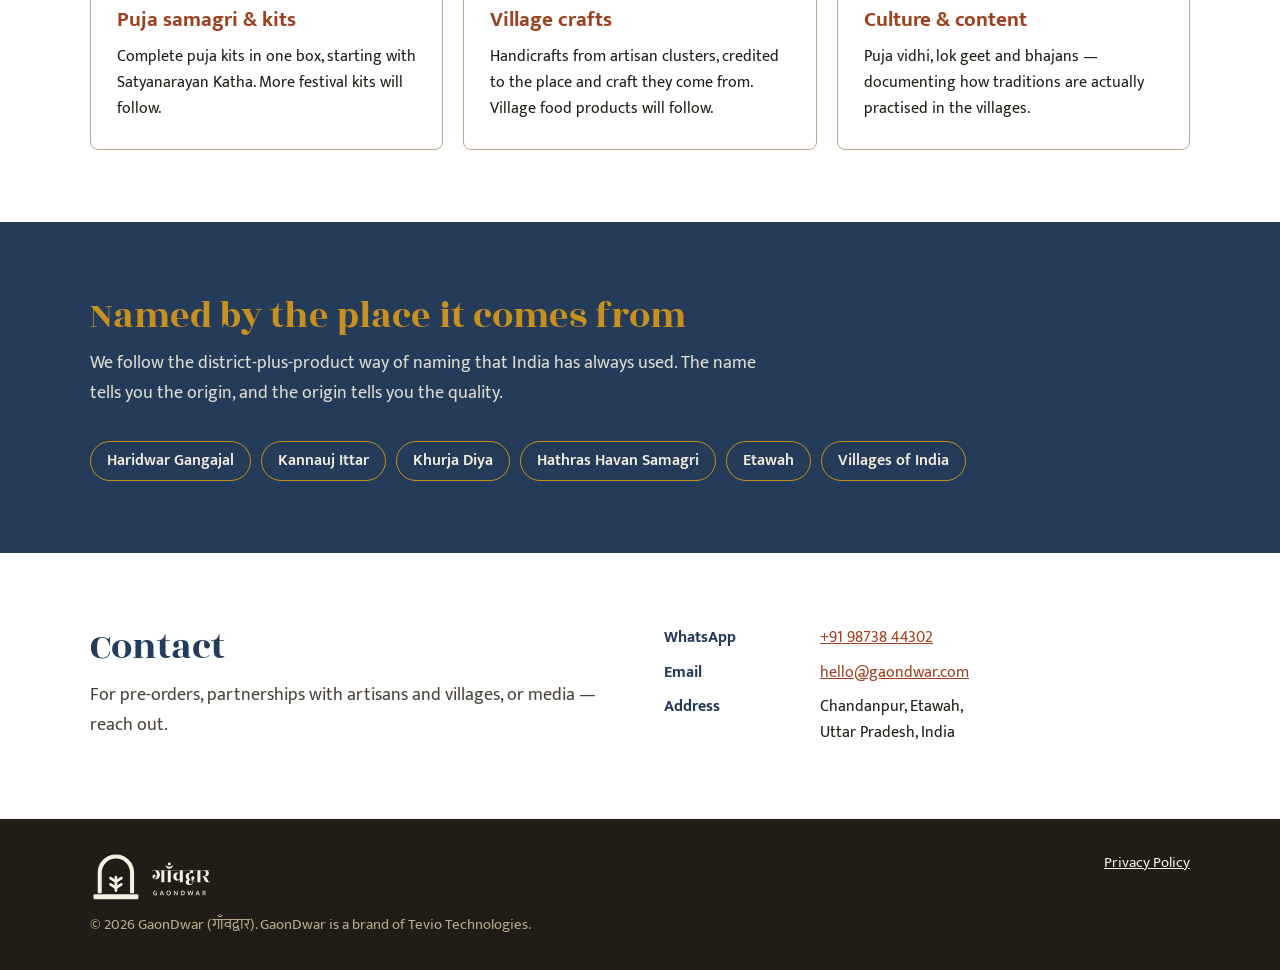
==== commit 3df5ad7a: "Remove dropped vidhi and puja-order content - Product page: drop khana-by-khana section, numbered tr" ====
--- a/index.html
+++ b/index.html
@@ -88,6 +88,7 @@
   .launch .lg i.h{background:transparent;border:1px dashed var(--kraft-dk);color:var(--mitti-ink);animation:none}
   .launch .lg i:nth-child(2){animation-delay:1s}.launch .lg i:nth-child(3){animation-delay:2s}.launch .lg i:nth-child(4){animation-delay:3s}.launch .lg i:nth-child(5){animation-delay:4s}.launch .lg i:nth-child(6){animation-delay:5s}.launch .lg i:nth-child(7){animation-delay:6s}.launch .lg i:nth-child(8){animation-delay:7s}
   @keyframes lit{0%,8%{background:#FFF3D1;box-shadow:0 0 0 2px var(--haldi)}14%,100%{background:var(--chuna);box-shadow:none}}
+  .launch .lp{font-family:'Rozha One',serif;font-size:19px;color:var(--haldi);border-top:1px solid rgba(244,238,223,.25);border-bottom:1px solid rgba(244,238,223,.25);padding:10px 0;margin:10px 0 4px}
   .launch .ld{font-size:14.5px;opacity:.92}
   .launch .lc{font-weight:700;margin-top:8px}
   .pcard{text-decoration:none;color:inherit;display:flex;flex-direction:column;gap:6px;transition:transform .25s,box-shadow .25s}
@@ -132,8 +133,8 @@
       <span class="soon"><i></i>जल्द आ रहा है</span>
       <span class="lk">पहला उत्पाद</span>
       <span class="lt">सत्यनारायण<br>पूजन सामग्री</span>
-      <span class="lg" aria-hidden="true"><i>१</i><i>२</i><i>३</i><i>४</i><i>५</i><i>६</i><i>८</i><i>९</i><i class="h">१०</i></span>
-      <span class="ld">21 सामग्री · 9 खाने पूजा के क्रम में · आचार्य जी की विधि</span>
+      <span class="lp">हरिद्वार · कन्नौज · हाथरस · खुर्जा</span>
+      <span class="ld">21 सामग्री · कथा पुस्तक · भगवान का चित्र · कोई खाद्य सामग्री नहीं</span>
       <span class="lc">देखें →</span>
     </a>
   </div>
@@ -143,7 +144,7 @@
       <h2>उत्पाद</h2>
       <p class="lead">हर उत्पाद अपने पेज के साथ आता है — जब वह तैयार हो।</p>
       <div class="grid">
-        <a class="card pcard" href="satyanarayan/"><span class="badge">जल्द आ रहा है</span><h3>सत्यनारायण पूजन सामग्री</h3><p>21 सामग्री, कथा पुस्तक और आचार्य जी की विधि। 9 खाने पूजा के क्रम में। प्री-ऑर्डर खुले हैं।</p><span class="more">पेज देखें →</span></a>
+        <a class="card pcard" href="satyanarayan/"><span class="badge">जल्द आ रहा है</span><h3>सत्यनारायण पूजन सामग्री</h3><p>21 सामग्री, कथा पुस्तक और भगवान का चित्र — एक डिब्बे में। प्री-ऑर्डर खुले हैं।</p><span class="more">पेज देखें →</span></a>
         <div class="card pcard muted"><span class="badge off">आगे</span><h3>और उत्पाद</h3><p>त्योहारों के डिब्बे और गाँवों की कारीगरी — हर एक अपने स्थान के नाम से, जब तैयार हो।</p></div>
       </div>
     </div>
@@ -167,7 +168,7 @@
       <h2>What we do</h2>
       <p class="lead">Three things, done together.</p>
       <div class="grid">
-        <div class="card"><div class="num">01</div><h3>Puja samagri & kits</h3><p>Complete puja kits prepared as per vidhi, starting with Satyanarayan Katha. More festival kits will follow.</p></div>
+        <div class="card"><div class="num">01</div><h3>Puja samagri & kits</h3><p>Complete puja kits in one box, starting with Satyanarayan Katha. More festival kits will follow.</p></div>
         <div class="card"><div class="num">02</div><h3>Village crafts</h3><p>Handicrafts from artisan clusters, credited to the place and craft they come from. Village food products will follow.</p></div>
         <div class="card"><div class="num">03</div><h3>Culture & content</h3><p>Puja vidhi, lok geet and bhajans — documenting how traditions are actually practised in the villages.</p></div>
       </div>
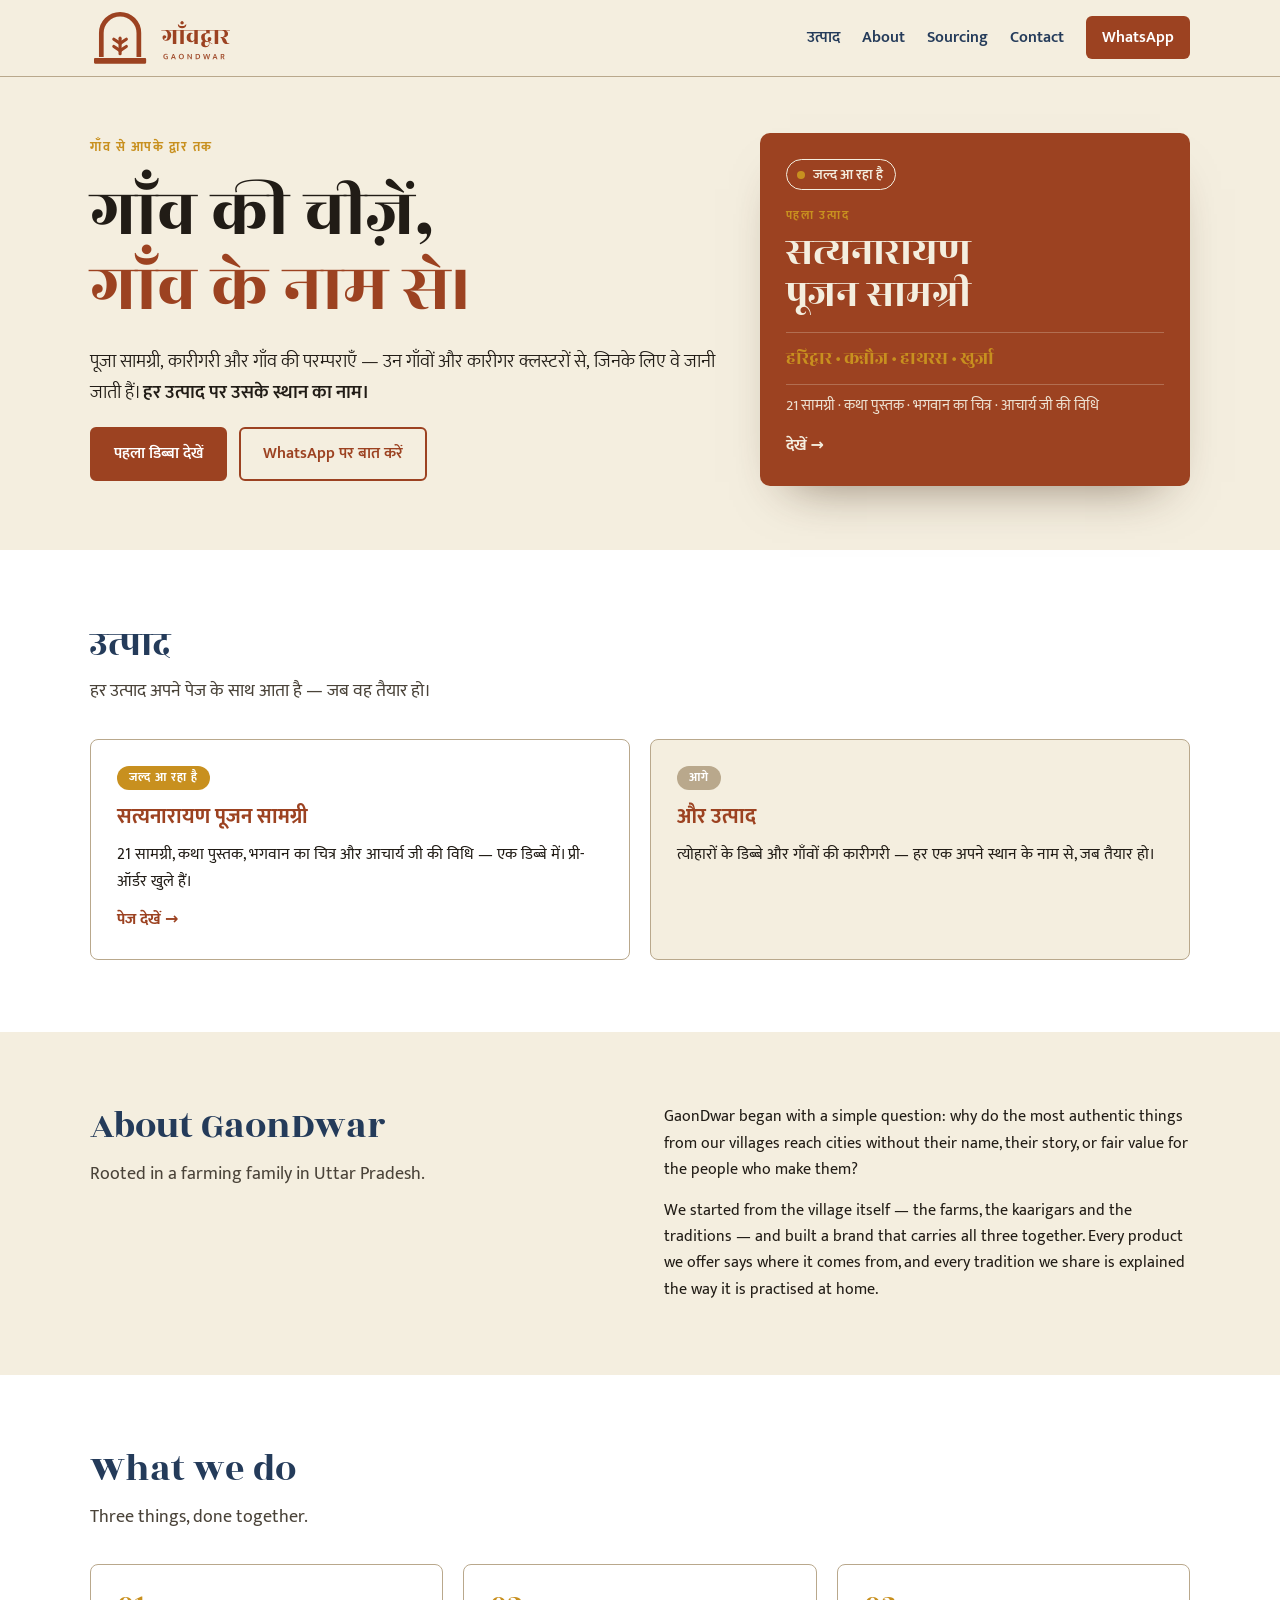
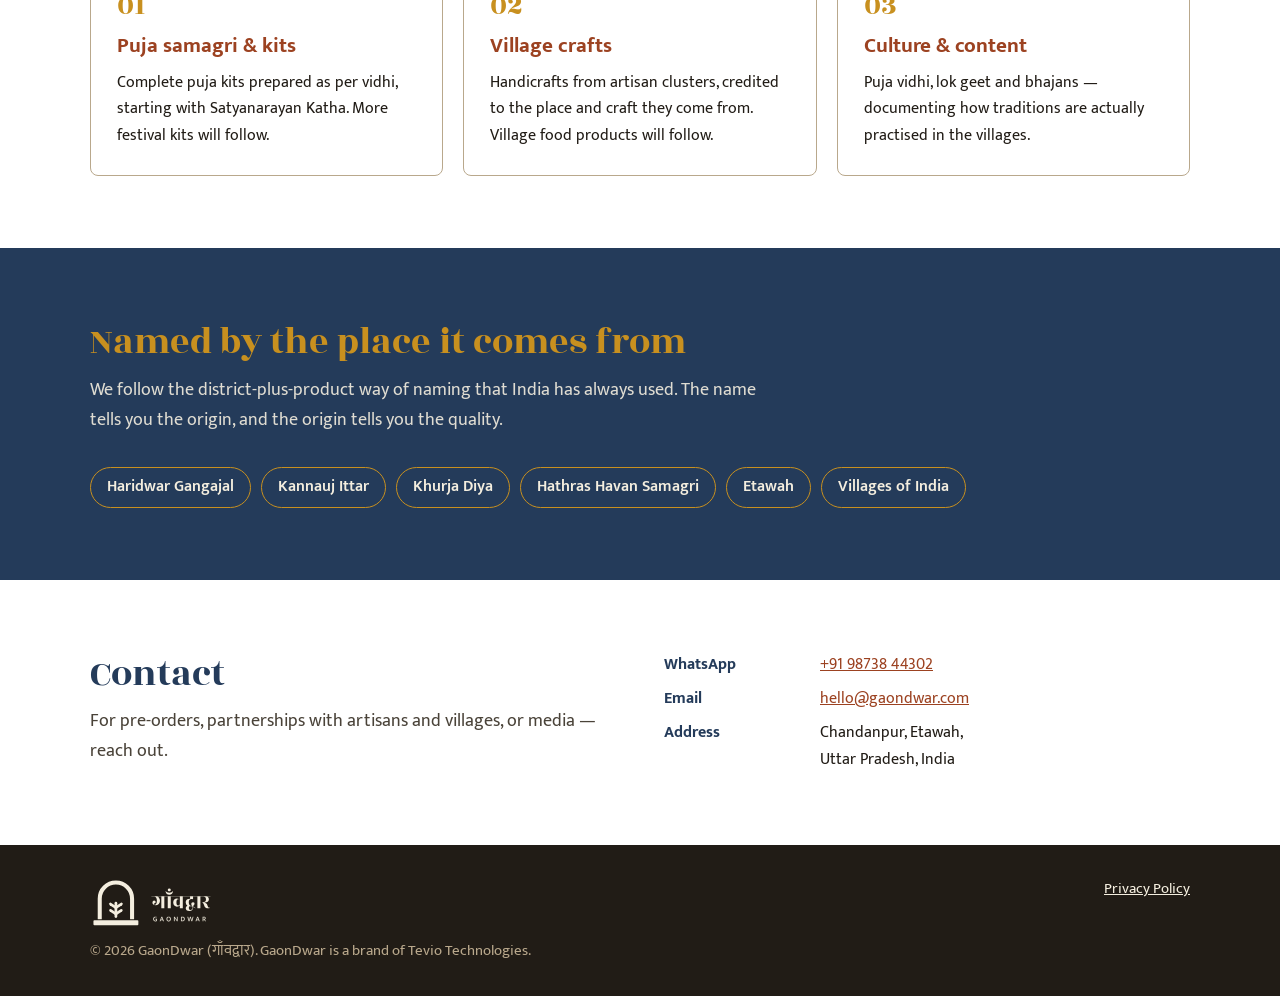
==== commit 7a6e2b26: "Product page: vidhi back, item grid, mantras in motion, katha preview - Restore Acharya ji's vidhi m" ====
--- a/index.html
+++ b/index.html
@@ -134,7 +134,7 @@
       <span class="lk">पहला उत्पाद</span>
       <span class="lt">सत्यनारायण<br>पूजन सामग्री</span>
       <span class="lp">हरिद्वार · कन्नौज · हाथरस · खुर्जा</span>
-      <span class="ld">21 सामग्री · कथा पुस्तक · भगवान का चित्र · कोई खाद्य सामग्री नहीं</span>
+      <span class="ld">21 सामग्री · कथा पुस्तक · भगवान का चित्र · आचार्य जी की विधि</span>
       <span class="lc">देखें →</span>
     </a>
   </div>
@@ -144,7 +144,7 @@
       <h2>उत्पाद</h2>
       <p class="lead">हर उत्पाद अपने पेज के साथ आता है — जब वह तैयार हो।</p>
       <div class="grid">
-        <a class="card pcard" href="satyanarayan/"><span class="badge">जल्द आ रहा है</span><h3>सत्यनारायण पूजन सामग्री</h3><p>21 सामग्री, कथा पुस्तक और भगवान का चित्र — एक डिब्बे में। प्री-ऑर्डर खुले हैं।</p><span class="more">पेज देखें →</span></a>
+        <a class="card pcard" href="satyanarayan/"><span class="badge">जल्द आ रहा है</span><h3>सत्यनारायण पूजन सामग्री</h3><p>21 सामग्री, कथा पुस्तक, भगवान का चित्र और आचार्य जी की विधि — एक डिब्बे में। प्री-ऑर्डर खुले हैं।</p><span class="more">पेज देखें →</span></a>
         <div class="card pcard muted"><span class="badge off">आगे</span><h3>और उत्पाद</h3><p>त्योहारों के डिब्बे और गाँवों की कारीगरी — हर एक अपने स्थान के नाम से, जब तैयार हो।</p></div>
       </div>
     </div>
@@ -168,7 +168,7 @@
       <h2>What we do</h2>
       <p class="lead">Three things, done together.</p>
       <div class="grid">
-        <div class="card"><div class="num">01</div><h3>Puja samagri & kits</h3><p>Complete puja kits in one box, starting with Satyanarayan Katha. More festival kits will follow.</p></div>
+        <div class="card"><div class="num">01</div><h3>Puja samagri & kits</h3><p>Complete puja kits prepared as per vidhi, starting with Satyanarayan Katha. More festival kits will follow.</p></div>
         <div class="card"><div class="num">02</div><h3>Village crafts</h3><p>Handicrafts from artisan clusters, credited to the place and craft they come from. Village food products will follow.</p></div>
         <div class="card"><div class="num">03</div><h3>Culture & content</h3><p>Puja vidhi, lok geet and bhajans — documenting how traditions are actually practised in the villages.</p></div>
       </div>
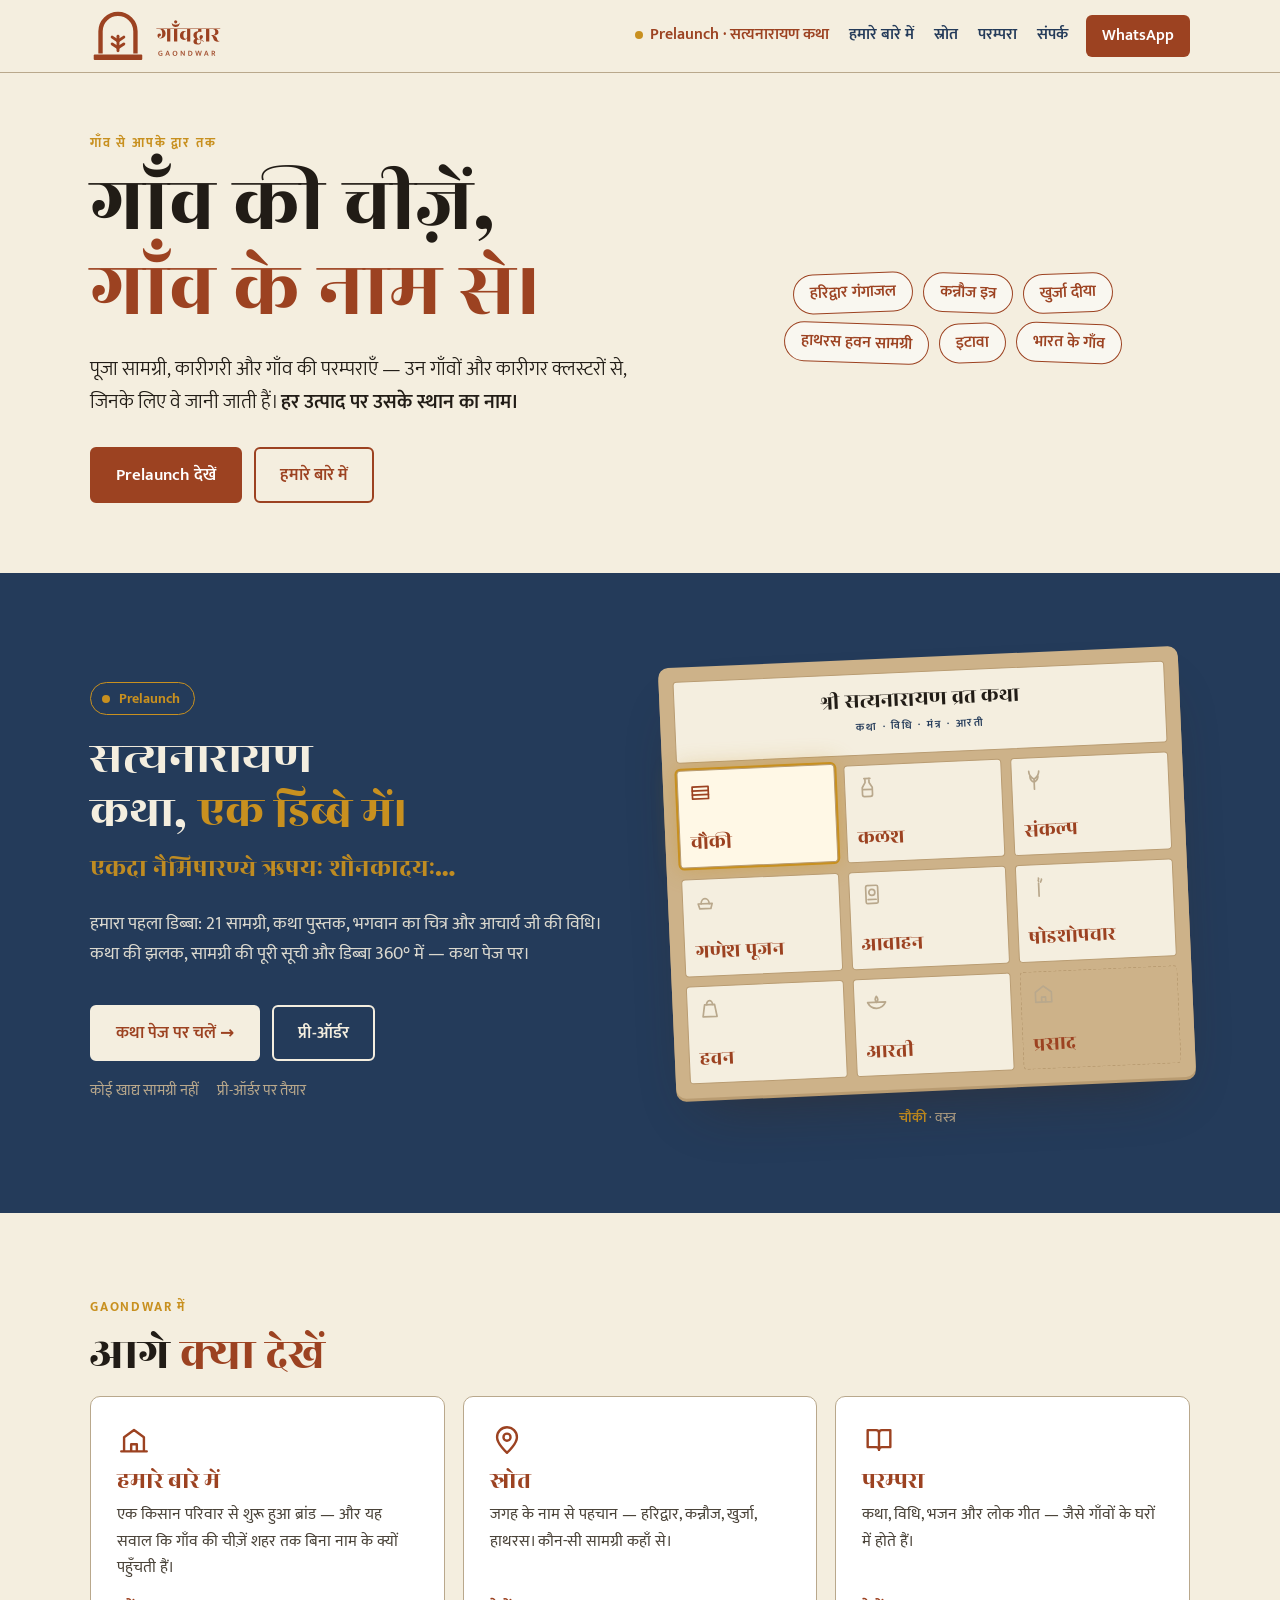
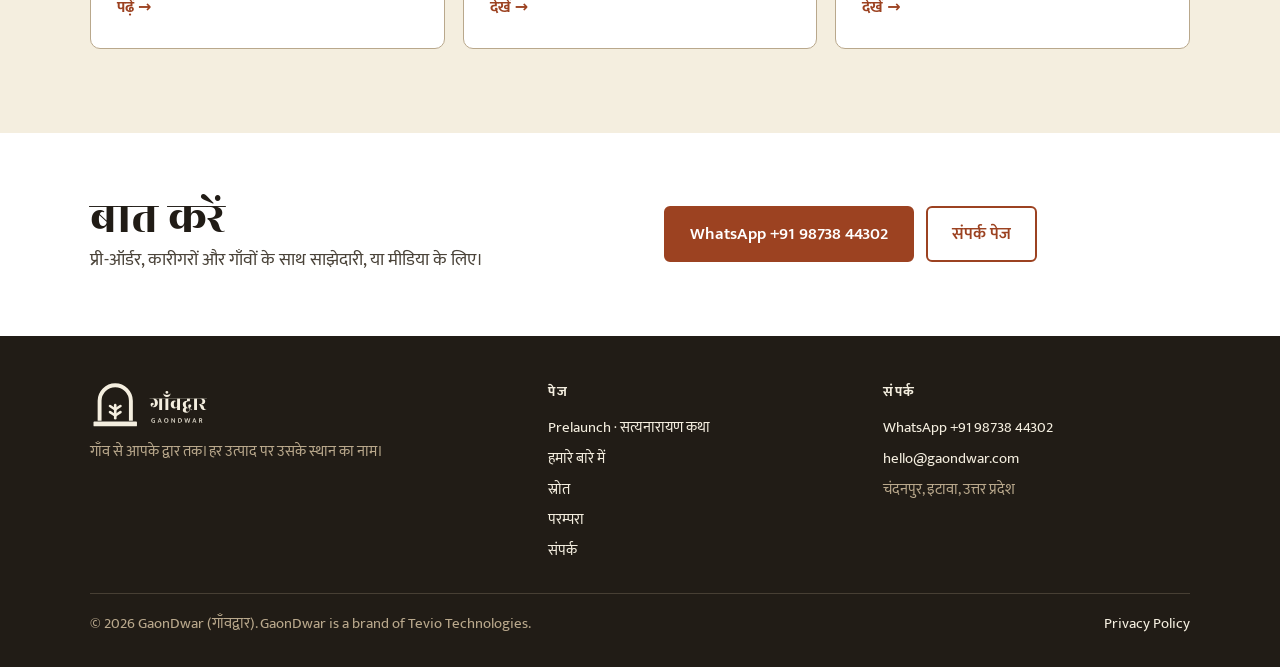
==== commit f5c05ec9: "Multi-page site + Prelaunch Satyanarayan Katha page - New pages: about/, sourcing/, parampara/, cont" ====
--- a/index.html
+++ b/index.html
@@ -4,14 +4,12 @@
 <meta charset="utf-8">
 <meta name="viewport" content="width=device-width, initial-scale=1">
 <title>GaonDwar | गाँवद्वार — गाँव से आपके द्वार तक</title>
-<meta name="description" content="GaonDwar (गाँवद्वार) — पूजा सामग्री, कारीगरी और गाँव की परम्पराएँ, उन गाँवों और कारीगर क्लस्टरों से जिनके लिए वे जानी जाती हैं। हर उत्पाद पर उसके स्थान का नाम।">
+<meta name="description" content="GaonDwar (गाँवद्वार) — पूजा सामग्री, कारीगरी और गाँव की परम्पराएँ, उन गाँवों और कारीगर क्लस्टरों से जिनके लिए वे जानी जाती हैं। Prelaunch: सत्यनारायण कथा पूजन सामग्री।">
 <meta property="og:title" content="GaonDwar | गाँवद्वार — गाँव से आपके द्वार तक">
-<meta property="og:description" content="Puja samagri, crafts and village traditions from named villages and artisan clusters — the place of origin on every product.">
-<meta property="og:url" content="https://gaondwar.in">
+<meta property="og:description" content="GaonDwar (गाँवद्वार) — पूजा सामग्री, कारीगरी और गाँव की परम्पराएँ, उन गाँवों और कारीगर क्लस्टरों से जिनके लिए वे जानी जाती हैं। Prelaunch: सत्यनारायण कथा पूजन सामग्री।">
+<meta property="og:url" content="https://gaondwar.in/">
 <meta property="og:type" content="website">
 <meta property="og:image" content="https://gaondwar.in/assets/og-image.png">
-<meta property="og:image:width" content="1200">
-<meta property="og:image:height" content="630">
 <meta name="twitter:card" content="summary_large_image">
 <meta name="theme-color" content="#9C4221">
 <link rel="icon" href="assets/favicon.svg" type="image/svg+xml">
@@ -20,189 +18,99 @@
 <link rel="preconnect" href="https://fonts.googleapis.com">
 <link rel="preconnect" href="https://fonts.gstatic.com" crossorigin>
 <link href="https://fonts.googleapis.com/css2?family=Mukta:wght@300;400;500;600;700&family=Rozha+One&display=swap" rel="stylesheet">
+<link rel="stylesheet" href="assets/site.css">
 <style>
-  /* GaonDwar palette — village building materials */
-  :root{--geru:#9C4221;--geru-deep:#6E2E16;--chuna:#F4EEDF;--chuna-2:#EDE5D2;--neel:#243B5A;--haldi:#C8901F;--kajal:#211C16;--mitti:#B9A88C;--mitti-ink:#6F624E;--kraft:#CDB289;--kraft-lt:#E3D3B4;color-scheme:light}
-  *{box-sizing:border-box;margin:0;padding:0}
-  body{font-family:'Mukta',system-ui,sans-serif;background:var(--chuna);color:var(--kajal);line-height:1.65;overflow-x:clip}
-  a{color:var(--geru)}
-  .wrap{max-width:1140px;margin:0 auto;padding:0 20px}
-  header{background:var(--chuna);border-bottom:1px solid var(--mitti);position:sticky;top:0;z-index:20}
-  .nav{display:flex;align-items:center;justify-content:space-between;padding:8px 20px;gap:16px}
-  .brand{display:flex;align-items:center;text-decoration:none}
-  .brand img{height:60px;width:auto;display:block}
-  @media(max-width:720px){.brand img{height:48px}}
-  nav ul{display:flex;gap:22px;list-style:none;align-items:center}
-  nav a{text-decoration:none;color:var(--neel);font-weight:600}
-  .nav-wa{background:var(--geru);color:#fff!important;padding:8px 16px;border-radius:6px}
-  @media(max-width:720px){nav li.hide-sm{display:none}}
-  .btn{display:inline-flex;align-items:center;min-height:48px;background:var(--geru);color:#fff;text-decoration:none;padding:12px 22px;border-radius:6px;font-weight:600;font-size:16px;font-family:inherit;border:2px solid var(--geru);cursor:pointer}
-  .btn:hover{background:var(--geru-deep);border-color:var(--geru-deep)}
-  .btn.ghost{background:transparent;color:var(--geru)}
-  .btn.ghost:hover{background:rgba(156,66,33,.07)}
-  .btn:focus-visible,a:focus-visible{outline:2px solid var(--neel);outline-offset:3px}
-  section{padding:72px 0}
-  h2{font-family:'Rozha One',serif;font-weight:400;font-size:clamp(28px,4vw,38px);line-height:1.2;color:var(--neel);margin-bottom:10px;text-wrap:balance}
-  .lead{max-width:700px;color:#4a4339;margin-bottom:32px;font-size:18px}
-  .two{display:grid;grid-template-columns:1fr 1fr;gap:48px;align-items:start}
-  @media(max-width:760px){.two{grid-template-columns:1fr;gap:24px}}
-  .grid{display:grid;grid-template-columns:repeat(auto-fit,minmax(240px,1fr));gap:20px}
-  .card{background:#fff;border:1px solid var(--mitti);border-radius:8px;padding:26px}
-  .card .num{font-family:'Rozha One',serif;font-size:30px;color:var(--haldi);line-height:1}
-  .card h3{font-size:21px;color:var(--geru);margin:8px 0 6px}
-  .band{background:var(--neel);color:var(--chuna)}
-  .band h2{color:var(--haldi)}
-  .band .lead{color:var(--chuna);opacity:.9}
-  .names{display:flex;flex-wrap:wrap;gap:10px;margin-top:8px}
-  .names span{border:1px solid var(--haldi);color:var(--chuna);border-radius:30px;padding:6px 16px;font-weight:600}
-  .contact dl{display:grid;grid-template-columns:140px 1fr;gap:8px 16px}
-  .contact dt{font-weight:700;color:var(--neel)}
-  footer{background:var(--kajal);color:var(--mitti);padding:32px 0;font-size:15px}
-  footer .row{display:flex;justify-content:space-between;gap:16px;flex-wrap:wrap}
-  footer a{color:var(--chuna)}
-  .flogo{display:block;height:52px;aspect-ratio:359/150;margin-bottom:10px;background:var(--chuna);-webkit-mask:url(assets/gaondwar-logo.svg) no-repeat left center/contain;mask:url(assets/gaondwar-logo.svg) no-repeat left center/contain}
-
-  /* ---------- hero with the 3D box ---------- */
-  .hero{display:grid;grid-template-columns:minmax(0,1fr) minmax(0,1.15fr);gap:24px;align-items:center;padding-top:40px;padding-bottom:40px}
-  @media(max-width:860px){.hero{grid-template-columns:minmax(0,1fr);padding-top:24px}}
-  .hero-copy{display:flex;flex-direction:column;gap:18px;min-width:0}
-  .eyebrow{font-weight:700;letter-spacing:.12em;text-transform:uppercase;font-size:13px;color:var(--haldi)}
-  .hero h1{font-family:'Rozha One',serif;font-weight:400;font-size:clamp(40px,6.2vw,70px);line-height:1.08;color:var(--kajal);text-wrap:balance}
-  .hero h1 em{font-style:normal;color:var(--geru)}
-  .hero .lede{font-size:clamp(17px,1.6vw,19px);font-weight:300;max-width:34em}
-  .hero .lede b{font-weight:600}
-  .ctas{display:flex;gap:12px;flex-wrap:wrap}
-  .facts{display:flex;flex-wrap:wrap;gap:6px 18px;font-size:14px;color:var(--mitti-ink);list-style:none}
-  .facts li{display:flex;align-items:center;gap:6px}
-  .facts li::before{content:"";width:6px;height:7px;border:1.5px solid var(--geru);border-bottom:0;border-radius:4px 4px 0 0}
-  .hero-brand{grid-template-columns:minmax(0,1.2fr) minmax(0,.8fr);padding-top:56px;padding-bottom:64px}
-  .launch{display:flex;flex-direction:column;gap:6px;background:var(--geru);color:var(--chuna);text-decoration:none;border-radius:10px;padding:26px;box-shadow:0 26px 50px -30px rgba(60,35,15,.6);transition:transform .3s,box-shadow .3s}
-  .launch:hover{transform:translateY(-4px);box-shadow:0 32px 56px -28px rgba(60,35,15,.7)}
-  .launch .soon{align-self:flex-start;display:inline-flex;align-items:center;gap:8px;border:1.5px solid var(--chuna);border-radius:30px;padding:3px 12px 3px 10px;font-weight:600;font-size:14px;margin-bottom:10px}
-  .launch .soon i{width:8px;height:8px;border-radius:50%;background:var(--haldi);animation:pulse 2s infinite}
-  @keyframes pulse{0%{box-shadow:0 0 0 0 rgba(200,144,31,.7)}70%,100%{box-shadow:0 0 0 9px rgba(200,144,31,0)}}
-  .launch .lk{font-size:12px;letter-spacing:.14em;text-transform:uppercase;font-weight:700;color:var(--haldi)}
-  .launch .lt{font-family:'Rozha One',serif;font-size:clamp(30px,3.4vw,40px);line-height:1.05}
-  .launch .lg{display:grid;grid-template-columns:repeat(3,1fr);gap:6px;background:var(--kraft);border-radius:6px;padding:8px;margin:12px 0 8px}
-  .launch .lg i{font-style:normal;font-family:'Rozha One',serif;font-size:20px;color:var(--geru);background:var(--chuna);border-radius:3px;text-align:center;padding:6px 0;animation:lit 9s infinite}
-  .launch .lg i.h{background:transparent;border:1px dashed var(--kraft-dk);color:var(--mitti-ink);animation:none}
-  .launch .lg i:nth-child(2){animation-delay:1s}.launch .lg i:nth-child(3){animation-delay:2s}.launch .lg i:nth-child(4){animation-delay:3s}.launch .lg i:nth-child(5){animation-delay:4s}.launch .lg i:nth-child(6){animation-delay:5s}.launch .lg i:nth-child(7){animation-delay:6s}.launch .lg i:nth-child(8){animation-delay:7s}
-  @keyframes lit{0%,8%{background:#FFF3D1;box-shadow:0 0 0 2px var(--haldi)}14%,100%{background:var(--chuna);box-shadow:none}}
-  .launch .lp{font-family:'Rozha One',serif;font-size:19px;color:var(--haldi);border-top:1px solid rgba(244,238,223,.25);border-bottom:1px solid rgba(244,238,223,.25);padding:10px 0;margin:10px 0 4px}
-  .launch .ld{font-size:14.5px;opacity:.92}
-  .launch .lc{font-weight:700;margin-top:8px}
-  .pcard{text-decoration:none;color:inherit;display:flex;flex-direction:column;gap:6px;transition:transform .25s,box-shadow .25s}
-  a.pcard:hover{transform:translateY(-3px);box-shadow:0 16px 30px -20px rgba(60,35,15,.45)}
-  .pcard h3{margin:4px 0 2px}
-  .pcard .more{font-weight:700;color:var(--geru);margin-top:6px}
-  .pcard.muted{background:var(--chuna)}
-  .badge{align-self:flex-start;font-size:12px;font-weight:700;letter-spacing:.08em;background:var(--haldi);color:#fff;border-radius:30px;padding:2px 12px}
-  .badge.off{background:var(--mitti)}
-  @media (prefers-reduced-motion: reduce){.launch .soon i,.launch .lg i{animation:none}.launch,.pcard{transition:none}}
+.hero{display:grid;grid-template-columns:minmax(0,1.1fr) minmax(0,.9fr);gap:48px;align-items:center;padding-top:60px;padding-bottom:70px}
+@media(max-width:880px){.hero{grid-template-columns:minmax(0,1fr);gap:26px;padding-top:34px}}
+.hero h1{font-family:'Rozha One',serif;font-weight:400;font-size:clamp(44px,6.6vw,82px);line-height:1.03;text-wrap:balance}
+.hero .lede{font-size:clamp(17px,1.7vw,20px);font-weight:300;max-width:31em;margin:20px 0 28px}
+.hero .lede b{font-weight:600}
+.places{display:flex;flex-wrap:wrap;gap:10px}
+.places span{border:1.5px solid var(--geru);color:var(--geru);border-radius:30px;padding:6px 16px;font-weight:600;background:#fff8}
+.hero .places{justify-self:center;max-width:430px;justify-content:center}
+.hero .places span:nth-child(odd){transform:rotate(-2deg)}.hero .places span:nth-child(even){transform:rotate(2deg)}
+.teaser{background:var(--neel);color:var(--chuna);overflow:hidden}
+.teaser .two{grid-template-columns:minmax(0,1fr) minmax(0,1fr);align-items:center}
+@media(max-width:880px){.teaser .two{grid-template-columns:minmax(0,1fr)}}
+.teaser h2{color:var(--chuna)} .teaser h2 em{color:var(--haldi)}
+.teaser .lead{color:var(--chuna);opacity:.88}
+.teaser .pre{display:inline-flex;align-items:center;gap:9px;border:1.5px solid var(--haldi);color:var(--haldi);border-radius:30px;padding:4px 14px 4px 11px;font-weight:700;font-size:14px;margin-bottom:18px}
+.teaser .pre i{width:8px;height:8px;border-radius:50%;background:var(--haldi);animation:gdpulse 2s infinite}
+.teaser .shl{font-family:'Rozha One',serif;color:var(--haldi);font-size:clamp(20px,2.3vw,26px);line-height:1.5;margin:-6px 0 22px;opacity:.95}
+.teaser .ktray{background:var(--kraft)}
+.teaser .ktray-cap{color:var(--mitti)} .teaser .ktray-cap b{color:var(--haldi)}
+.teaser .facts{list-style:none;display:flex;flex-wrap:wrap;gap:6px 18px;font-size:15px;color:var(--mitti);margin:18px 0 0}
 </style>
 </head>
 <body>
-
-<header>
+<header class="site">
   <div class="wrap nav">
-    <a class="brand" href="./" aria-label="GaonDwar home">
-      <img src="assets/gaondwar-logo.svg" alt="GaonDwar — गाँवद्वार" width="359" height="150">
-    </a>
-    <nav><ul>
-      <li class="hide-sm"><a href="#products">उत्पाद</a></li>
-      <li class="hide-sm"><a href="#about">About</a></li>
-      <li class="hide-sm"><a href="#sourcing">Sourcing</a></li>
-      <li class="hide-sm"><a href="#contact">Contact</a></li>
-      <li><a class="nav-wa" href="https://wa.me/919873844302?text=Namaste%20GaonDwar">WhatsApp</a></li>
-    </ul></nav>
+    <a class="brand" href="./" aria-label="GaonDwar होम"><img src="assets/gaondwar-logo.svg" alt="GaonDwar — गाँवद्वार" width="359" height="150"></a>
+    <nav class="menu" id="menu" aria-label="मुख्य"><a href="satyanarayan/" class="pre">Prelaunch · सत्यनारायण कथा</a><a href="about/">हमारे बारे में</a><a href="sourcing/">स्रोत</a><a href="parampara/">परम्परा</a><a href="contact/">संपर्क</a></nav>
+    <a class="nav-wa" href="https://wa.me/919873844302?text=Namaste%20GaonDwar" target="_blank" rel="noopener">WhatsApp</a>
+    <button class="burger" type="button" aria-label="मेन्यू" aria-expanded="false" aria-controls="menu"><span></span><span></span><span></span></button>
   </div>
 </header>
-
 <main>
-  <div class="wrap hero hero-brand">
-    <div class="hero-copy">
-      <div class="eyebrow">गाँव से आपके द्वार तक</div>
+  <div class="wrap hero">
+    <div>
+      <div class="kick">गाँव से आपके द्वार तक</div>
       <h1>गाँव की चीज़ें,<br><em>गाँव के नाम से।</em></h1>
       <p class="lede">पूजा सामग्री, कारीगरी और गाँव की परम्पराएँ — उन गाँवों और कारीगर क्लस्टरों से, जिनके लिए वे जानी जाती हैं। <b>हर उत्पाद पर उसके स्थान का नाम।</b></p>
-      <div class="ctas">
-        <a class="btn" href="satyanarayan/">पहला डिब्बा देखें</a>
-        <a class="btn ghost" href="https://wa.me/919873844302?text=Namaste%20GaonDwar" target="_blank" rel="noopener">WhatsApp पर बात करें</a>
-      </div>
+      <div class="ctas"><a class="btn" href="satyanarayan/">Prelaunch देखें</a><a class="btn ghost" href="about/">हमारे बारे में</a></div>
     </div>
-    <a class="launch" href="satyanarayan/" aria-label="सत्यनारायण पूजन सामग्री — जल्द आ रहा है">
-      <span class="soon"><i></i>जल्द आ रहा है</span>
-      <span class="lk">पहला उत्पाद</span>
-      <span class="lt">सत्यनारायण<br>पूजन सामग्री</span>
-      <span class="lp">हरिद्वार · कन्नौज · हाथरस · खुर्जा</span>
-      <span class="ld">21 सामग्री · कथा पुस्तक · भगवान का चित्र · आचार्य जी की विधि</span>
-      <span class="lc">देखें →</span>
-    </a>
+    <div class="places rv" aria-label="स्रोत"><span>हरिद्वार गंगाजल</span><span>कन्नौज इत्र</span><span>खुर्जा दीया</span><span>हाथरस हवन सामग्री</span><span>इटावा</span><span>भारत के गाँव</span></div>
   </div>
 
-  <section id="products" style="background:#fff">
+  <section class="teaser">
+    <div class="wrap two">
+      <div>
+        <span class="pre rv"><i></i>Prelaunch</span>
+        <h2 class="rv">सत्यनारायण कथा, <em>एक डिब्बे में।</em></h2>
+        <p class="shl rv">एकदा नैमिषारण्ये ऋषयः शौनकादयः…</p>
+        <p class="lead rv">हमारा पहला डिब्बा: 21 सामग्री, कथा पुस्तक, भगवान का चित्र और आचार्य जी की विधि। कथा की झलक, सामग्री की पूरी सूची और डिब्बा 360° में — कथा पेज पर।</p>
+        <div class="ctas rv"><a class="btn light" href="satyanarayan/">कथा पेज पर चलें →</a><a class="btn ghost" style="color:var(--chuna);border-color:var(--chuna)" href="https://wa.me/919873844302?text=%E0%A4%A8%E0%A4%AE%E0%A4%B8%E0%A5%8D%E0%A4%A4%E0%A5%87%2C%20%E0%A4%B8%E0%A4%A4%E0%A5%8D%E0%A4%AF%E0%A4%A8%E0%A4%BE%E0%A4%B0%E0%A4%BE%E0%A4%AF%E0%A4%A3%20%E0%A4%AA%E0%A5%82%E0%A4%9C%E0%A4%A8%20%E0%A4%B8%E0%A4%BE%E0%A4%AE%E0%A4%97%E0%A5%8D%E0%A4%B0%E0%A5%80%20%E0%A4%AA%E0%A5%8D%E0%A4%B0%E0%A5%80-%E0%A4%91%E0%A4%B0%E0%A5%8D%E0%A4%A1%E0%A4%B0" target="_blank" rel="noopener">प्री-ऑर्डर</a></div>
+        <ul class="facts rv"><li>कोई खाद्य सामग्री नहीं</li><li>प्री-ऑर्डर पर तैयार</li></ul>
+      </div>
+      <div class="ktray-wrap" aria-label="डिब्बे के अंदर: पूजा के चरण और उनकी सामग्री">
+      <div class="ktray">
+        <div class="book"><b>श्री सत्यनारायण व्रत कथा</b><span>कथा · विधि · मंत्र · आरती</span></div>
+        <div class="kh" data-grid></div>
+      </div>
+      <p class="ktray-cap" data-cap aria-live="polite"></p>
+    </div>
+    </div>
+  </section>
+
+  <section>
     <div class="wrap">
-      <h2>उत्पाद</h2>
-      <p class="lead">हर उत्पाद अपने पेज के साथ आता है — जब वह तैयार हो।</p>
-      <div class="grid">
-        <a class="card pcard" href="satyanarayan/"><span class="badge">जल्द आ रहा है</span><h3>सत्यनारायण पूजन सामग्री</h3><p>21 सामग्री, कथा पुस्तक, भगवान का चित्र और आचार्य जी की विधि — एक डिब्बे में। प्री-ऑर्डर खुले हैं।</p><span class="more">पेज देखें →</span></a>
-        <div class="card pcard muted"><span class="badge off">आगे</span><h3>और उत्पाद</h3><p>त्योहारों के डिब्बे और गाँवों की कारीगरी — हर एक अपने स्थान के नाम से, जब तैयार हो।</p></div>
+      <div class="kick rv">GaonDwar में</div>
+      <h2 class="rv">आगे <em>क्या देखें</em></h2>
+      <div class="cards">
+        <a class="card rv" href="about/"><svg class="ico" viewBox="0 0 24 24" fill="none" stroke="currentColor" stroke-width="1.7" stroke-linecap="round" stroke-linejoin="round" aria-hidden="true"><path d="M3 20h18M5 20V10l7-5 7 5v10M10 20v-5h4v5"/></svg><h3>हमारे बारे में</h3><p>एक किसान परिवार से शुरू हुआ ब्रांड — और यह सवाल कि गाँव की चीज़ें शहर तक बिना नाम के क्यों पहुँचती हैं।</p><span class="more">पढ़ें →</span></a>
+        <a class="card rv" href="sourcing/"><svg class="ico" viewBox="0 0 24 24" fill="none" stroke="currentColor" stroke-width="1.7" stroke-linecap="round" stroke-linejoin="round" aria-hidden="true"><path d="M12 21s-7-6.2-7-11a7 7 0 0 1 14 0c0 4.8-7 11-7 11z"/><circle cx="12" cy="10" r="2.5"/></svg><h3>स्रोत</h3><p>जगह के नाम से पहचान — हरिद्वार, कन्नौज, खुर्जा, हाथरस। कौन-सी सामग्री कहाँ से।</p><span class="more">देखें →</span></a>
+        <a class="card rv" href="parampara/"><svg class="ico" viewBox="0 0 24 24" fill="none" stroke="currentColor" stroke-width="1.7" stroke-linecap="round" stroke-linejoin="round" aria-hidden="true"><path d="M4 5h6a2 2 0 0 1 2 2v12a2 2 0 0 0-2-2H4zM20 5h-6a2 2 0 0 0-2 2v12a2 2 0 0 1 2-2h6z"/></svg><h3>परम्परा</h3><p>कथा, विधि, भजन और लोक गीत — जैसे गाँवों के घरों में होते हैं।</p><span class="more">देखें →</span></a>
       </div>
     </div>
   </section>
 
-  <section id="about">
-    <div class="wrap two">
-      <div>
-        <h2>About GaonDwar</h2>
-        <p class="lead" style="margin-bottom:0">Rooted in a farming family in Uttar Pradesh.</p>
-      </div>
-      <div>
-        <p>GaonDwar began with a simple question: why do the most authentic things from our villages reach cities without their name, their story, or fair value for the people who make them?</p>
-        <p style="margin-top:14px">We started from the village itself — the farms, the kaarigars and the traditions — and built a brand that carries all three together. Every product we offer says where it comes from, and every tradition we share is explained the way it is practised at home.</p>
-      </div>
-    </div>
-  </section>
-
-  <section id="work" style="background:#fff">
-    <div class="wrap">
-      <h2>What we do</h2>
-      <p class="lead">Three things, done together.</p>
-      <div class="grid">
-        <div class="card"><div class="num">01</div><h3>Puja samagri & kits</h3><p>Complete puja kits prepared as per vidhi, starting with Satyanarayan Katha. More festival kits will follow.</p></div>
-        <div class="card"><div class="num">02</div><h3>Village crafts</h3><p>Handicrafts from artisan clusters, credited to the place and craft they come from. Village food products will follow.</p></div>
-        <div class="card"><div class="num">03</div><h3>Culture & content</h3><p>Puja vidhi, lok geet and bhajans — documenting how traditions are actually practised in the villages.</p></div>
-      </div>
-    </div>
-  </section>
-
-  <section id="sourcing" class="band">
-    <div class="wrap">
-      <h2>Named by the place it comes from</h2>
-      <p class="lead">We follow the district-plus-product way of naming that India has always used. The name tells you the origin, and the origin tells you the quality.</p>
-      <div class="names"><span>Haridwar Gangajal</span><span>Kannauj Ittar</span><span>Khurja Diya</span><span>Hathras Havan Samagri</span><span>Etawah</span><span>Villages of India</span></div>
-    </div>
-  </section>
-
-  <section id="contact" class="contact" style="background:#fff">
-    <div class="wrap two">
-      <div>
-        <h2>Contact</h2>
-        <p class="lead" style="margin-bottom:0">For pre-orders, partnerships with artisans and villages, or media — reach out.</p>
-      </div>
-      <dl>
-        <dt>WhatsApp</dt><dd><a href="https://wa.me/919873844302">+91 98738 44302</a></dd>
-        <dt>Email</dt><dd><a href="mailto:hello@gaondwar.com">hello@gaondwar.com</a></dd>
-        <dt>Address</dt><dd>Chandanpur, Etawah,<br>Uttar Pradesh, India</dd>
-      </dl>
+  <section style="background:#fff;padding:60px 0">
+    <div class="wrap two" style="align-items:center">
+      <div><h2 class="rv" style="margin:0">बात करें</h2><p class="rv" style="color:#4a4339;font-size:18px">प्री-ऑर्डर, कारीगरों और गाँवों के साथ साझेदारी, या मीडिया के लिए।</p></div>
+      <div class="ctas rv"><a class="btn" href="https://wa.me/919873844302" target="_blank" rel="noopener">WhatsApp +91 98738 44302</a><a class="btn ghost" href="contact/">संपर्क पेज</a></div>
     </div>
   </section>
 </main>
-
-<footer>
-  <div class="wrap row">
-    <div><span class="flogo" role="img" aria-label="GaonDwar"></span>© 2026 GaonDwar (गाँवद्वार). GaonDwar is a brand of Tevio Technologies.</div>
-    <div><a href="privacy.html">Privacy Policy</a></div>
+<footer class="site">
+  <div class="wrap">
+    <div class="cols">
+      <div><span class="flogo" role="img" aria-label="GaonDwar" style="-webkit-mask-image:url(assets/gaondwar-logo.svg);mask-image:url(assets/gaondwar-logo.svg)"></span>गाँव से आपके द्वार तक। हर उत्पाद पर उसके स्थान का नाम।</div>
+      <div><h4>पेज</h4><ul><li><a href="satyanarayan/">Prelaunch · सत्यनारायण कथा</a></li><li><a href="about/">हमारे बारे में</a></li><li><a href="sourcing/">स्रोत</a></li><li><a href="parampara/">परम्परा</a></li><li><a href="contact/">संपर्क</a></li></ul></div>
+      <div><h4>संपर्क</h4><ul><li><a href="https://wa.me/919873844302">WhatsApp +91 98738 44302</a></li><li><a href="mailto:hello@gaondwar.com">hello@gaondwar.com</a></li><li>चंदनपुर, इटावा, उत्तर प्रदेश</li></ul></div>
+    </div>
+    <div class="legal"><div>© 2026 GaonDwar (गाँवद्वार). GaonDwar is a brand of Tevio Technologies.</div><div><a href="privacy.html">Privacy Policy</a></div></div>
   </div>
 </footer>
+<script src="assets/site.js"></script>
 </body>
 </html>
--- a/assets/site.css
+++ b/assets/site.css
@@ -0,0 +1,114 @@
+/* GaonDwar — shared site styles (header, menu, footer, buttons, sections, reveal, khana grid) */
+:root{--geru:#9C4221;--geru-deep:#6E2E16;--chuna:#F4EEDF;--chuna-2:#EDE5D2;--neel:#243B5A;--haldi:#C8901F;--kajal:#211C16;--mitti:#B9A88C;--mitti-ink:#6F624E;--kraft:#CDB289;--kraft-dk:#B99C72;--kraft-lt:#E3D3B4;color-scheme:light}
+*{box-sizing:border-box;margin:0;padding:0}
+html{scroll-behavior:smooth}
+body{font-family:'Mukta',system-ui,sans-serif;background:var(--chuna);color:var(--kajal);line-height:1.65;overflow-x:clip}
+a{color:var(--geru)}
+.wrap{max-width:1140px;margin:0 auto;padding:0 20px}
+
+/* header + menu */
+header.site{background:var(--chuna);border-bottom:1px solid var(--mitti);position:sticky;top:0;z-index:50}
+header.site .nav{display:flex;align-items:center;gap:18px;padding:8px 20px;position:relative}
+header.site .brand{display:flex;align-items:center;text-decoration:none;margin-right:auto}
+header.site .brand img{height:56px;width:auto;display:block}
+.menu{display:flex;align-items:center;gap:20px}
+.menu a{text-decoration:none;color:var(--neel);font-weight:600;font-size:16px;white-space:nowrap;padding:4px 0;border-bottom:2px solid transparent}
+.menu a:hover,.menu a[aria-current="page"]{border-bottom-color:var(--haldi)}
+.menu a.pre{color:var(--geru);display:inline-flex;align-items:center;gap:7px}
+.menu a.pre::before{content:"";width:8px;height:8px;border-radius:50%;background:var(--haldi);animation:gdpulse 2s infinite}
+@keyframes gdpulse{0%{box-shadow:0 0 0 0 rgba(200,144,31,.7)}70%,100%{box-shadow:0 0 0 8px rgba(200,144,31,0)}}
+.nav-wa{background:var(--geru);color:#fff!important;padding:8px 16px;border-radius:6px;text-decoration:none;font-weight:600;white-space:nowrap}
+.burger{display:none;width:44px;height:44px;border:1.5px solid var(--mitti);border-radius:6px;background:transparent;cursor:pointer;align-items:center;justify-content:center;flex-direction:column;gap:5px}
+.burger span{display:block;width:20px;height:2px;background:var(--kajal);transition:transform .25s,opacity .25s}
+.burger[aria-expanded="true"] span:nth-child(1){transform:translateY(7px) rotate(45deg)}
+.burger[aria-expanded="true"] span:nth-child(2){opacity:0}
+.burger[aria-expanded="true"] span:nth-child(3){transform:translateY(-7px) rotate(-45deg)}
+@media(max-width:1020px){
+  header.site .brand img{height:46px}
+  .burger{display:inline-flex}
+  .menu{display:none;position:absolute;left:0;right:0;top:100%;background:var(--chuna);border-bottom:1px solid var(--mitti);flex-direction:column;align-items:stretch;gap:0;padding:6px 20px 14px;box-shadow:0 18px 30px -20px rgba(60,35,15,.4)}
+  .menu.open{display:flex}
+  .menu a{padding:13px 0;border-bottom:1px solid var(--chuna-2);font-size:17px}
+  .menu a:hover,.menu a[aria-current="page"]{border-bottom-color:var(--chuna-2);color:var(--geru)}
+}
+@media(max-width:420px){.nav-wa{padding:8px 12px}}
+
+/* buttons + type */
+.btn{display:inline-flex;align-items:center;gap:8px;min-height:50px;background:var(--geru);color:#fff;text-decoration:none;padding:12px 24px;border-radius:6px;font-weight:600;font-size:17px;font-family:inherit;border:2px solid var(--geru);cursor:pointer}
+.btn:hover{background:var(--geru-deep);border-color:var(--geru-deep)}
+.btn.ghost{background:transparent;color:var(--geru)}
+.btn.ghost:hover{background:rgba(156,66,33,.07)}
+.btn.light{background:var(--chuna);color:var(--geru);border-color:var(--chuna)}
+.btn.light:hover{background:#fff;border-color:#fff}
+.btn:focus-visible,a:focus-visible,button:focus-visible{outline:2px solid var(--neel);outline-offset:3px}
+.ctas{display:flex;gap:12px;flex-wrap:wrap}
+section{padding:84px 0}
+.kick{font-weight:700;letter-spacing:.14em;text-transform:uppercase;font-size:13px;color:var(--haldi);margin-bottom:10px}
+.h2,h2{font-family:'Rozha One',serif;font-weight:400;font-size:clamp(30px,4.4vw,48px);line-height:1.12;color:var(--kajal);margin-bottom:14px;text-wrap:balance}
+h2 em,h1 em{font-style:normal;color:var(--geru)}
+.lead{max-width:660px;color:#4a4339;font-size:18px;margin-bottom:36px}
+.pagehead{padding:64px 0 40px}
+.pagehead h1{font-family:'Rozha One',serif;font-weight:400;font-size:clamp(42px,6.6vw,80px);line-height:1.02;letter-spacing:-.01em;text-wrap:balance}
+.pagehead .lead{margin:18px 0 0;font-size:clamp(17px,1.7vw,20px)}
+.cards{display:grid;grid-template-columns:repeat(auto-fit,minmax(250px,1fr));gap:18px}
+.card{background:#fff;border:1px solid var(--mitti);border-radius:10px;padding:26px;text-decoration:none;color:inherit;display:flex;flex-direction:column;gap:6px;transition:transform .25s,box-shadow .25s}
+a.card:hover{transform:translateY(-3px);box-shadow:0 16px 30px -20px rgba(60,35,15,.45)}
+.card h3{font-family:'Rozha One',serif;font-weight:400;font-size:25px;line-height:1.15;color:var(--geru)}
+.card p{color:#4a4339}
+.card .more{font-weight:700;color:var(--geru);margin-top:auto;padding-top:8px}
+.card .ico{width:34px;height:34px;color:var(--geru);margin-bottom:4px}
+.badge{align-self:flex-start;font-size:12px;font-weight:700;letter-spacing:.08em;background:var(--haldi);color:#fff;border-radius:30px;padding:2px 12px}
+.badge.off{background:var(--mitti)}
+.two{display:grid;grid-template-columns:1fr 1fr;gap:48px;align-items:start}
+@media(max-width:800px){.two{grid-template-columns:1fr;gap:22px}}
+
+/* footer */
+footer.site{background:var(--kajal);color:var(--mitti);padding:44px 0 30px;font-size:15px}
+footer.site .cols{display:grid;grid-template-columns:1.4fr 1fr 1fr;gap:28px;margin-bottom:26px}
+@media(max-width:760px){footer.site .cols{grid-template-columns:1fr}}
+footer.site .flogo{display:block;height:50px;aspect-ratio:359/150;margin-bottom:10px;background:var(--chuna);-webkit-mask-repeat:no-repeat;mask-repeat:no-repeat;-webkit-mask-position:left center;mask-position:left center;-webkit-mask-size:contain;mask-size:contain}
+footer.site h4{color:var(--chuna);font-size:14px;letter-spacing:.12em;text-transform:uppercase;margin-bottom:10px}
+footer.site ul{list-style:none}
+footer.site li{padding:3px 0}
+footer.site a{color:var(--chuna);text-decoration:none}
+footer.site a:hover{text-decoration:underline}
+footer.site .legal{border-top:1px solid rgba(185,168,140,.25);padding-top:18px;display:flex;justify-content:space-between;gap:14px;flex-wrap:wrap}
+
+/* scroll reveal */
+.rv{opacity:0;transform:translateY(22px);transition:opacity .8s ease,transform .8s cubic-bezier(.2,.7,.2,1)}
+.rv.in{opacity:1;transform:none}
+
+/* khana grid: each khana switches between puja step and its samagri */
+.ktray-wrap{position:relative;max-width:520px;width:100%;justify-self:center}
+.ktray{color:var(--kajal);background:var(--kraft);border-radius:10px;padding:14px;box-shadow:0 3px 0 var(--kraft-dk),0 30px 60px -28px rgba(60,35,15,.45);transform:rotate(-2.5deg)}
+.ktray .book{background:var(--chuna);border:1px solid var(--kraft-dk);border-radius:4px;text-align:center;padding:14px 10px;margin-bottom:9px}
+.ktray .book b{font-family:'Rozha One',serif;font-weight:400;font-size:clamp(17px,2.4vw,22px);display:block;line-height:1.15}
+.ktray .book span{font-size:11px;letter-spacing:.16em;color:var(--neel);font-weight:600}
+.kh{display:grid;grid-template-columns:repeat(3,1fr);gap:9px}
+.k{position:relative;background:var(--chuna);border:1px solid var(--kraft-dk);border-radius:4px;min-height:98px;overflow:hidden;transition:background .35s,box-shadow .35s,transform .35s}
+.k .face{position:absolute;inset:0;padding:10px 10px 12px;display:flex;flex-direction:column;justify-content:flex-end;transition:opacity .16s ease,transform .16s ease}
+.k:not(.alt) .face.a,.k.alt .face.b{transition-delay:.15s}
+.k .face.b{opacity:0;transform:translateY(12px)}
+.k.alt .face.a{opacity:0;transform:translateY(-12px)}
+.k.alt .face.b{opacity:1;transform:none}
+.k .step{font-family:'Rozha One',serif;font-size:clamp(17px,2vw,21px);line-height:1.1;color:var(--geru)}
+.k .ic{width:24px;height:24px;color:var(--mitti);margin-bottom:auto}
+.k .t{font-weight:600;font-size:14px;line-height:1.25}
+.k .e{font-size:11.5px;color:var(--mitti-ink);line-height:1.35;margin-top:2px}
+.k.on{background:#FFF8E6;box-shadow:0 0 0 2px var(--haldi),0 0 24px rgba(200,144,31,.45);transform:translateY(-2px)}
+.k.on .ic{color:var(--geru)}
+.k.home{background:transparent;border-style:dashed}
+.ktray-cap{text-align:center;font-size:14px;color:var(--mitti-ink);margin-top:18px;min-height:1.6em}
+.ktray-cap b{color:var(--geru);font-weight:600}
+
+/* mantra band */
+.mband{background:var(--geru);color:var(--chuna);overflow:hidden;padding:14px 0;white-space:nowrap}
+.mband .track{display:inline-flex;gap:44px;animation:gdscroll 50s linear infinite;font-family:'Rozha One',serif;font-size:clamp(20px,2.4vw,28px)}
+.mband .track span::after{content:"\2733";color:var(--haldi);margin-left:44px;font-size:.6em;vertical-align:middle}
+@keyframes gdscroll{to{transform:translateX(-50%)}}
+
+@media (prefers-reduced-motion: reduce){
+  .rv{opacity:1;transform:none;transition:none}
+  .menu a.pre::before,.mband .track{animation:none}
+  .k,.k .face,.card{transition:none}
+}
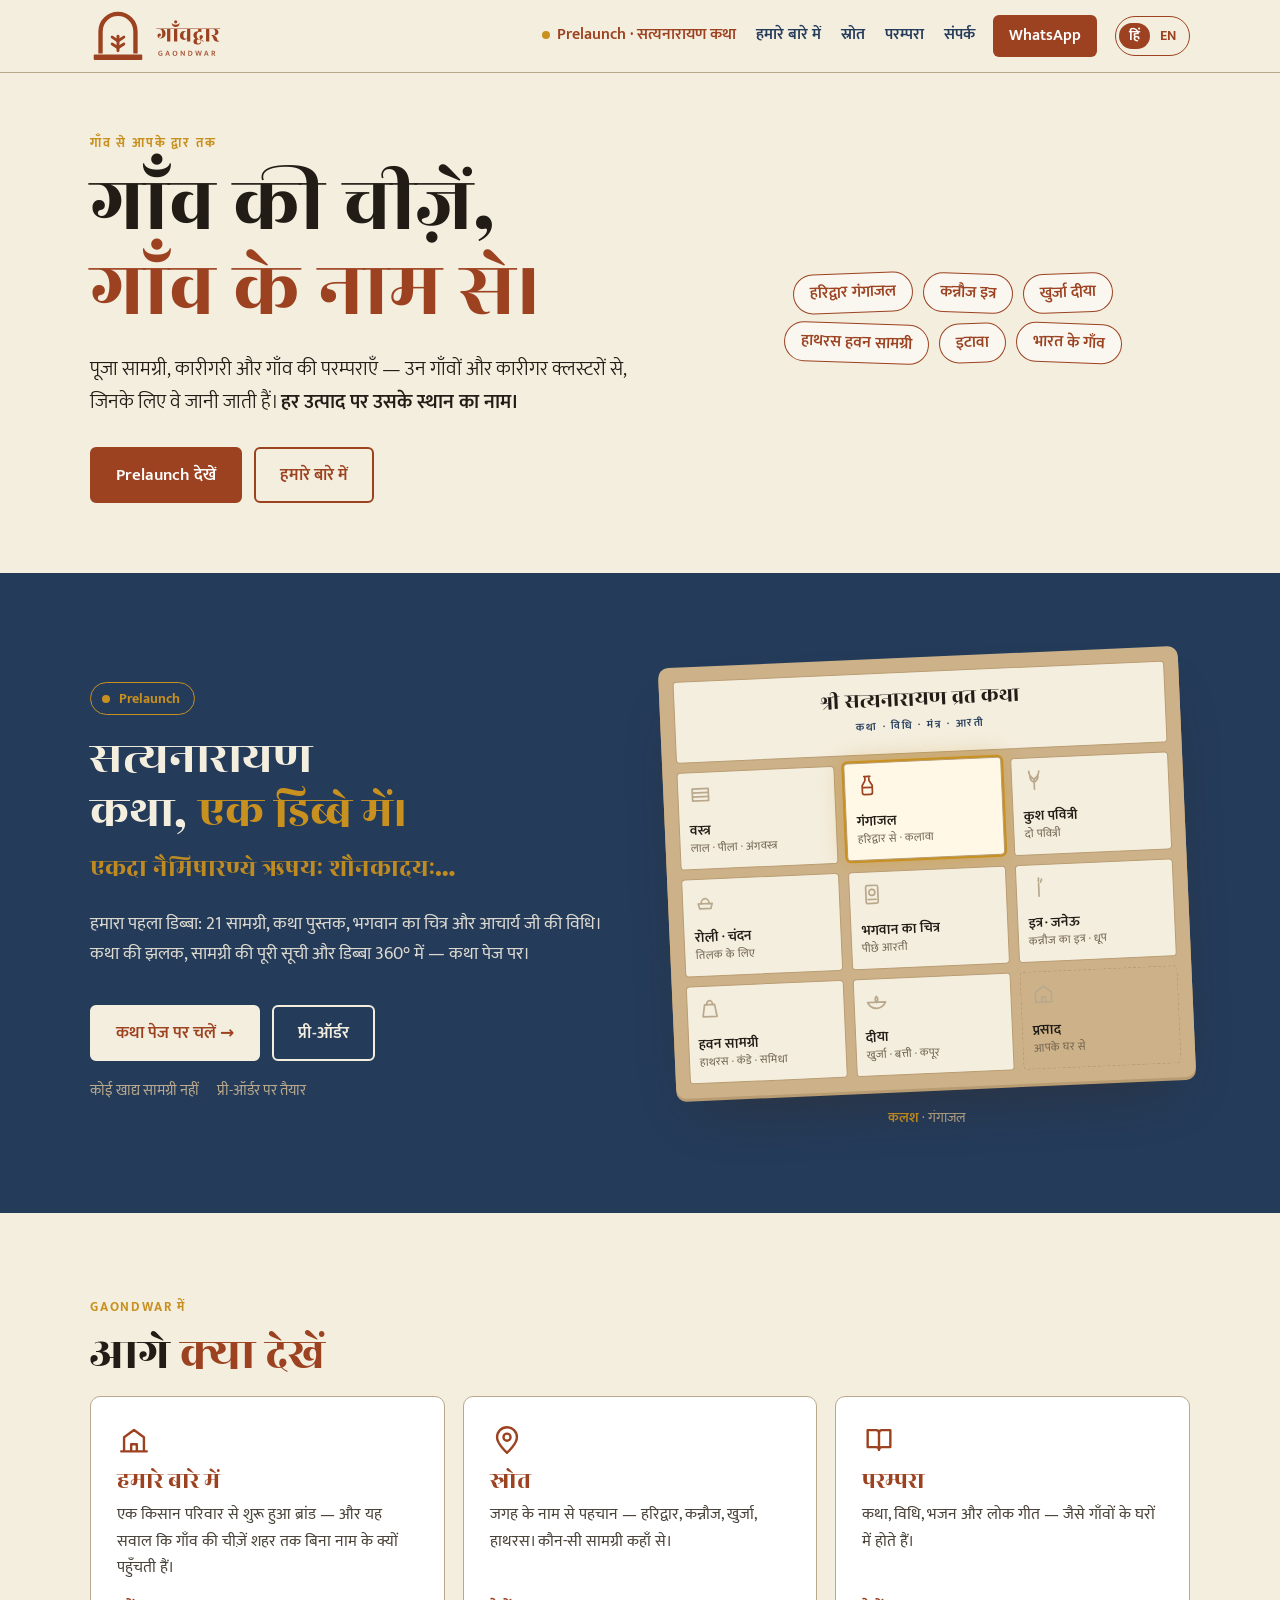
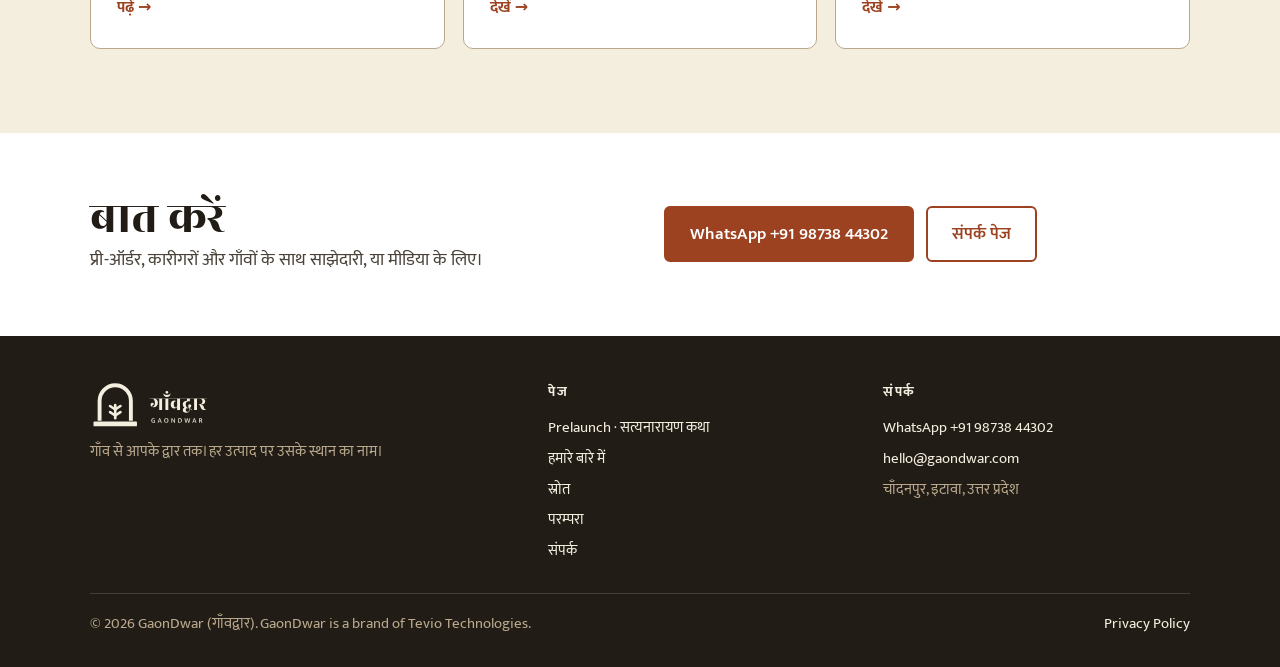
==== commit a2e370f9: "Hindi/English switch across the site; address spelling चाँदनपुर - हिं/EN pill in every header; hand-" ====
--- a/index.html
+++ b/index.html
@@ -1,24 +1,25 @@
-<!doctype html>
-<html lang="hi">
+<!DOCTYPE html>
+
+<html data-title-en="GaonDwar | From the village to your door" lang="hi">
 <head>
-<meta charset="utf-8">
-<meta name="viewport" content="width=device-width, initial-scale=1">
+<meta charset="utf-8"/>
+<meta content="width=device-width, initial-scale=1" name="viewport"/>
 <title>GaonDwar | गाँवद्वार — गाँव से आपके द्वार तक</title>
-<meta name="description" content="GaonDwar (गाँवद्वार) — पूजा सामग्री, कारीगरी और गाँव की परम्पराएँ, उन गाँवों और कारीगर क्लस्टरों से जिनके लिए वे जानी जाती हैं। Prelaunch: सत्यनारायण कथा पूजन सामग्री।">
-<meta property="og:title" content="GaonDwar | गाँवद्वार — गाँव से आपके द्वार तक">
-<meta property="og:description" content="GaonDwar (गाँवद्वार) — पूजा सामग्री, कारीगरी और गाँव की परम्पराएँ, उन गाँवों और कारीगर क्लस्टरों से जिनके लिए वे जानी जाती हैं। Prelaunch: सत्यनारायण कथा पूजन सामग्री।">
-<meta property="og:url" content="https://gaondwar.in/">
-<meta property="og:type" content="website">
-<meta property="og:image" content="https://gaondwar.in/assets/og-image.png">
-<meta name="twitter:card" content="summary_large_image">
-<meta name="theme-color" content="#9C4221">
-<link rel="icon" href="assets/favicon.svg" type="image/svg+xml">
-<link rel="icon" href="assets/favicon-32.png" sizes="32x32" type="image/png">
-<link rel="apple-touch-icon" href="assets/favicon-180.png">
-<link rel="preconnect" href="https://fonts.googleapis.com">
-<link rel="preconnect" href="https://fonts.gstatic.com" crossorigin>
-<link href="https://fonts.googleapis.com/css2?family=Mukta:wght@300;400;500;600;700&family=Rozha+One&display=swap" rel="stylesheet">
-<link rel="stylesheet" href="assets/site.css">
+<meta content="GaonDwar (गाँवद्वार) — पूजा सामग्री, कारीगरी और गाँव की परम्पराएँ, उन गाँवों और कारीगर क्लस्टरों से जिनके लिए वे जानी जाती हैं। Prelaunch: सत्यनारायण कथा पूजन सामग्री।" name="description"/>
+<meta content="GaonDwar | गाँवद्वार — गाँव से आपके द्वार तक" property="og:title"/>
+<meta content="GaonDwar (गाँवद्वार) — पूजा सामग्री, कारीगरी और गाँव की परम्पराएँ, उन गाँवों और कारीगर क्लस्टरों से जिनके लिए वे जानी जाती हैं। Prelaunch: सत्यनारायण कथा पूजन सामग्री।" property="og:description"/>
+<meta content="https://gaondwar.in/" property="og:url"/>
+<meta content="website" property="og:type"/>
+<meta content="https://gaondwar.in/assets/og-image.png" property="og:image"/>
+<meta content="summary_large_image" name="twitter:card"/>
+<meta content="#9C4221" name="theme-color"/>
+<link href="assets/favicon.svg" rel="icon" type="image/svg+xml"/>
+<link href="assets/favicon-32.png" rel="icon" sizes="32x32" type="image/png"/>
+<link href="assets/favicon-180.png" rel="apple-touch-icon"/>
+<link href="https://fonts.googleapis.com" rel="preconnect"/>
+<link crossorigin="" href="https://fonts.gstatic.com" rel="preconnect"/>
+<link href="https://fonts.googleapis.com/css2?family=Mukta:wght@300;400;500;600;700&amp;family=Rozha+One&amp;display=swap" rel="stylesheet"/>
+<link href="assets/site.css" rel="stylesheet"/>
 <style>
 .hero{display:grid;grid-template-columns:minmax(0,1.1fr) minmax(0,.9fr);gap:48px;align-items:center;padding-top:60px;padding-bottom:70px}
 @media(max-width:880px){.hero{grid-template-columns:minmax(0,1fr);gap:26px;padding-top:34px}}
@@ -44,72 +45,70 @@
 </head>
 <body>
 <header class="site">
-  <div class="wrap nav">
-    <a class="brand" href="./" aria-label="GaonDwar होम"><img src="assets/gaondwar-logo.svg" alt="GaonDwar — गाँवद्वार" width="359" height="150"></a>
-    <nav class="menu" id="menu" aria-label="मुख्य"><a href="satyanarayan/" class="pre">Prelaunch · सत्यनारायण कथा</a><a href="about/">हमारे बारे में</a><a href="sourcing/">स्रोत</a><a href="parampara/">परम्परा</a><a href="contact/">संपर्क</a></nav>
-    <a class="nav-wa" href="https://wa.me/919873844302?text=Namaste%20GaonDwar" target="_blank" rel="noopener">WhatsApp</a>
-    <button class="burger" type="button" aria-label="मेन्यू" aria-expanded="false" aria-controls="menu"><span></span><span></span><span></span></button>
-  </div>
+<div class="wrap nav">
+<a aria-label="GaonDwar होम" class="brand" href="./"><img alt="GaonDwar — गाँवद्वार" height="150" src="assets/gaondwar-logo.svg" width="359"/></a>
+<nav aria-label="मुख्य" class="menu" id="menu"><a class="pre" data-en="Prelaunch · Satyanarayan Katha" href="satyanarayan/">Prelaunch · सत्यनारायण कथा</a><a data-en="About us" href="about/">हमारे बारे में</a><a data-en="Sourcing" href="sourcing/">स्रोत</a><a data-en="Traditions" href="parampara/">परम्परा</a><a data-en="Contact" href="contact/">संपर्क</a></nav>
+<a class="nav-wa" href="https://wa.me/919873844302?text=Namaste%20GaonDwar" rel="noopener" target="_blank">WhatsApp</a>
+<button aria-label="Switch to English" class="lang" data-lang-toggle="" title="English / हिंदी" type="button"><span class="l-hi">हिं</span><span class="l-en">EN</span></button>
+<button aria-controls="menu" aria-expanded="false" aria-label="मेन्यू" class="burger" type="button"><span></span><span></span><span></span></button>
+</div>
 </header>
 <main>
-  <div class="wrap hero">
-    <div>
-      <div class="kick">गाँव से आपके द्वार तक</div>
-      <h1>गाँव की चीज़ें,<br><em>गाँव के नाम से।</em></h1>
-      <p class="lede">पूजा सामग्री, कारीगरी और गाँव की परम्पराएँ — उन गाँवों और कारीगर क्लस्टरों से, जिनके लिए वे जानी जाती हैं। <b>हर उत्पाद पर उसके स्थान का नाम।</b></p>
-      <div class="ctas"><a class="btn" href="satyanarayan/">Prelaunch देखें</a><a class="btn ghost" href="about/">हमारे बारे में</a></div>
-    </div>
-    <div class="places rv" aria-label="स्रोत"><span>हरिद्वार गंगाजल</span><span>कन्नौज इत्र</span><span>खुर्जा दीया</span><span>हाथरस हवन सामग्री</span><span>इटावा</span><span>भारत के गाँव</span></div>
-  </div>
-
-  <section class="teaser">
-    <div class="wrap two">
-      <div>
-        <span class="pre rv"><i></i>Prelaunch</span>
-        <h2 class="rv">सत्यनारायण कथा, <em>एक डिब्बे में।</em></h2>
-        <p class="shl rv">एकदा नैमिषारण्ये ऋषयः शौनकादयः…</p>
-        <p class="lead rv">हमारा पहला डिब्बा: 21 सामग्री, कथा पुस्तक, भगवान का चित्र और आचार्य जी की विधि। कथा की झलक, सामग्री की पूरी सूची और डिब्बा 360° में — कथा पेज पर।</p>
-        <div class="ctas rv"><a class="btn light" href="satyanarayan/">कथा पेज पर चलें →</a><a class="btn ghost" style="color:var(--chuna);border-color:var(--chuna)" href="https://wa.me/919873844302?text=%E0%A4%A8%E0%A4%AE%E0%A4%B8%E0%A5%8D%E0%A4%A4%E0%A5%87%2C%20%E0%A4%B8%E0%A4%A4%E0%A5%8D%E0%A4%AF%E0%A4%A8%E0%A4%BE%E0%A4%B0%E0%A4%BE%E0%A4%AF%E0%A4%A3%20%E0%A4%AA%E0%A5%82%E0%A4%9C%E0%A4%A8%20%E0%A4%B8%E0%A4%BE%E0%A4%AE%E0%A4%97%E0%A5%8D%E0%A4%B0%E0%A5%80%20%E0%A4%AA%E0%A5%8D%E0%A4%B0%E0%A5%80-%E0%A4%91%E0%A4%B0%E0%A5%8D%E0%A4%A1%E0%A4%B0" target="_blank" rel="noopener">प्री-ऑर्डर</a></div>
-        <ul class="facts rv"><li>कोई खाद्य सामग्री नहीं</li><li>प्री-ऑर्डर पर तैयार</li></ul>
-      </div>
-      <div class="ktray-wrap" aria-label="डिब्बे के अंदर: पूजा के चरण और उनकी सामग्री">
-      <div class="ktray">
-        <div class="book"><b>श्री सत्यनारायण व्रत कथा</b><span>कथा · विधि · मंत्र · आरती</span></div>
-        <div class="kh" data-grid></div>
-      </div>
-      <p class="ktray-cap" data-cap aria-live="polite"></p>
-    </div>
-    </div>
-  </section>
-
-  <section>
-    <div class="wrap">
-      <div class="kick rv">GaonDwar में</div>
-      <h2 class="rv">आगे <em>क्या देखें</em></h2>
-      <div class="cards">
-        <a class="card rv" href="about/"><svg class="ico" viewBox="0 0 24 24" fill="none" stroke="currentColor" stroke-width="1.7" stroke-linecap="round" stroke-linejoin="round" aria-hidden="true"><path d="M3 20h18M5 20V10l7-5 7 5v10M10 20v-5h4v5"/></svg><h3>हमारे बारे में</h3><p>एक किसान परिवार से शुरू हुआ ब्रांड — और यह सवाल कि गाँव की चीज़ें शहर तक बिना नाम के क्यों पहुँचती हैं।</p><span class="more">पढ़ें →</span></a>
-        <a class="card rv" href="sourcing/"><svg class="ico" viewBox="0 0 24 24" fill="none" stroke="currentColor" stroke-width="1.7" stroke-linecap="round" stroke-linejoin="round" aria-hidden="true"><path d="M12 21s-7-6.2-7-11a7 7 0 0 1 14 0c0 4.8-7 11-7 11z"/><circle cx="12" cy="10" r="2.5"/></svg><h3>स्रोत</h3><p>जगह के नाम से पहचान — हरिद्वार, कन्नौज, खुर्जा, हाथरस। कौन-सी सामग्री कहाँ से।</p><span class="more">देखें →</span></a>
-        <a class="card rv" href="parampara/"><svg class="ico" viewBox="0 0 24 24" fill="none" stroke="currentColor" stroke-width="1.7" stroke-linecap="round" stroke-linejoin="round" aria-hidden="true"><path d="M4 5h6a2 2 0 0 1 2 2v12a2 2 0 0 0-2-2H4zM20 5h-6a2 2 0 0 0-2 2v12a2 2 0 0 1 2-2h6z"/></svg><h3>परम्परा</h3><p>कथा, विधि, भजन और लोक गीत — जैसे गाँवों के घरों में होते हैं।</p><span class="more">देखें →</span></a>
-      </div>
-    </div>
-  </section>
-
-  <section style="background:#fff;padding:60px 0">
-    <div class="wrap two" style="align-items:center">
-      <div><h2 class="rv" style="margin:0">बात करें</h2><p class="rv" style="color:#4a4339;font-size:18px">प्री-ऑर्डर, कारीगरों और गाँवों के साथ साझेदारी, या मीडिया के लिए।</p></div>
-      <div class="ctas rv"><a class="btn" href="https://wa.me/919873844302" target="_blank" rel="noopener">WhatsApp +91 98738 44302</a><a class="btn ghost" href="contact/">संपर्क पेज</a></div>
-    </div>
-  </section>
+<div class="wrap hero">
+<div>
+<div class="kick" data-en="From the village to your door">गाँव से आपके द्वार तक</div>
+<h1 data-en="Village goods,&lt;br/&gt;&lt;em&gt;in the village's name.&lt;/em&gt;">गाँव की चीज़ें,<br/><em>गाँव के नाम से।</em></h1>
+<p class="lede" data-en="Puja samagri, crafts and village traditions — from the villages and artisan clusters they are known for. &lt;b&gt;Every product carries the name of its place.&lt;/b&gt;">पूजा सामग्री, कारीगरी और गाँव की परम्पराएँ — उन गाँवों और कारीगर क्लस्टरों से, जिनके लिए वे जानी जाती हैं। <b>हर उत्पाद पर उसके स्थान का नाम।</b></p>
+<div class="ctas"><a class="btn" data-en="See the prelaunch" href="satyanarayan/">Prelaunch देखें</a><a class="btn ghost" data-en="About us" href="about/">हमारे बारे में</a></div>
+</div>
+<div aria-label="स्रोत" class="places rv" data-en="&lt;span&gt;Haridwar Gangajal&lt;/span&gt;&lt;span&gt;Kannauj Ittar&lt;/span&gt;&lt;span&gt;Khurja Diya&lt;/span&gt;&lt;span&gt;Hathras Havan Samagri&lt;/span&gt;&lt;span&gt;Etawah&lt;/span&gt;&lt;span&gt;Villages of India&lt;/span&gt;"><span>हरिद्वार गंगाजल</span><span>कन्नौज इत्र</span><span>खुर्जा दीया</span><span>हाथरस हवन सामग्री</span><span>इटावा</span><span>भारत के गाँव</span></div>
+</div>
+<section class="teaser">
+<div class="wrap two">
+<div>
+<span class="pre rv"><i></i>Prelaunch</span>
+<h2 class="rv" data-en="Satyanarayan Katha, &lt;em&gt;in one box.&lt;/em&gt;">सत्यनारायण कथा, <em>एक डिब्बे में।</em></h2>
+<p class="shl rv">एकदा नैमिषारण्ये ऋषयः शौनकादयः…</p>
+<p class="lead rv" data-en="Our first box: 21 items, the katha book, the Lord's picture and Acharya ji's vidhi. A katha preview, the full samagri list and the box in 360° — on the Katha page.">हमारा पहला डिब्बा: 21 सामग्री, कथा पुस्तक, भगवान का चित्र और आचार्य जी की विधि। कथा की झलक, सामग्री की पूरी सूची और डिब्बा 360° में — कथा पेज पर।</p>
+<div class="ctas rv"><a class="btn light" data-en="Go to the Katha page →" href="satyanarayan/">कथा पेज पर चलें →</a><a class="btn ghost" data-en="Pre-order" href="https://wa.me/919873844302?text=%E0%A4%A8%E0%A4%AE%E0%A4%B8%E0%A5%8D%E0%A4%A4%E0%A5%87%2C%20%E0%A4%B8%E0%A4%A4%E0%A5%8D%E0%A4%AF%E0%A4%A8%E0%A4%BE%E0%A4%B0%E0%A4%BE%E0%A4%AF%E0%A4%A3%20%E0%A4%AA%E0%A5%82%E0%A4%9C%E0%A4%A8%20%E0%A4%B8%E0%A4%BE%E0%A4%AE%E0%A4%97%E0%A5%8D%E0%A4%B0%E0%A5%80%20%E0%A4%AA%E0%A5%8D%E0%A4%B0%E0%A5%80-%E0%A4%91%E0%A4%B0%E0%A5%8D%E0%A4%A1%E0%A4%B0" rel="noopener" style="color:var(--chuna);border-color:var(--chuna)" target="_blank">प्री-ऑर्डर</a></div>
+<ul class="facts rv"><li data-en="No food items">कोई खाद्य सामग्री नहीं</li><li data-en="Made to pre-order">प्री-ऑर्डर पर तैयार</li></ul>
+</div>
+<div aria-label="डिब्बे के अंदर: पूजा के चरण और उनकी सामग्री" class="ktray-wrap">
+<div class="ktray">
+<div class="book" data-en="&lt;b&gt;Shri Satyanarayan Vrat Katha&lt;/b&gt;&lt;span&gt;KATHA · VIDHI · MANTRA · AARTI&lt;/span&gt;"><b>श्री सत्यनारायण व्रत कथा</b><span>कथा · विधि · मंत्र · आरती</span></div>
+<div class="kh" data-grid=""></div>
+</div>
+<p aria-live="polite" class="ktray-cap" data-cap=""></p>
+</div>
+</div>
+</section>
+<section>
+<div class="wrap">
+<div class="kick rv" data-en="On GaonDwar">GaonDwar में</div>
+<h2 class="rv" data-en="Where to &lt;em&gt;next&lt;/em&gt;">आगे <em>क्या देखें</em></h2>
+<div class="cards">
+<a class="card rv" href="about/"><svg aria-hidden="true" class="ico" fill="none" stroke="currentColor" stroke-linecap="round" stroke-linejoin="round" stroke-width="1.7" viewbox="0 0 24 24"><path d="M3 20h18M5 20V10l7-5 7 5v10M10 20v-5h4v5"></path></svg><h3 data-en="About us">हमारे बारे में</h3><p data-en="A brand started by a farming family — and the question of why village goods reach cities without their name.">एक किसान परिवार से शुरू हुआ ब्रांड — और यह सवाल कि गाँव की चीज़ें शहर तक बिना नाम के क्यों पहुँचती हैं।</p><span class="more" data-en="Read →">पढ़ें →</span></a>
+<a class="card rv" href="sourcing/"><svg aria-hidden="true" class="ico" fill="none" stroke="currentColor" stroke-linecap="round" stroke-linejoin="round" stroke-width="1.7" viewbox="0 0 24 24"><path d="M12 21s-7-6.2-7-11a7 7 0 0 1 14 0c0 4.8-7 11-7 11z"></path><circle cx="12" cy="10" r="2.5"></circle></svg><h3 data-en="Sourcing">स्रोत</h3><p data-en="Known by the name of the place — Haridwar, Kannauj, Khurja, Hathras. Which item comes from where.">जगह के नाम से पहचान — हरिद्वार, कन्नौज, खुर्जा, हाथरस। कौन-सी सामग्री कहाँ से।</p><span class="more" data-en="See →">देखें →</span></a>
+<a class="card rv" href="parampara/"><svg aria-hidden="true" class="ico" fill="none" stroke="currentColor" stroke-linecap="round" stroke-linejoin="round" stroke-width="1.7" viewbox="0 0 24 24"><path d="M4 5h6a2 2 0 0 1 2 2v12a2 2 0 0 0-2-2H4zM20 5h-6a2 2 0 0 0-2 2v12a2 2 0 0 1 2-2h6z"></path></svg><h3 data-en="Traditions">परम्परा</h3><p data-en="Katha, vidhi, bhajans and folk songs — the way they happen in village homes.">कथा, विधि, भजन और लोक गीत — जैसे गाँवों के घरों में होते हैं।</p><span class="more" data-en="See →">देखें →</span></a>
+</div>
+</div>
+</section>
+<section style="background:#fff;padding:60px 0">
+<div class="wrap two" style="align-items:center">
+<div><h2 class="rv" data-en="Talk to us" style="margin:0">बात करें</h2><p class="rv" data-en="For pre-orders, partnerships with artisans and villages, or media." style="color:#4a4339;font-size:18px">प्री-ऑर्डर, कारीगरों और गाँवों के साथ साझेदारी, या मीडिया के लिए।</p></div>
+<div class="ctas rv"><a class="btn" href="https://wa.me/919873844302" rel="noopener" target="_blank">WhatsApp +91 98738 44302</a><a class="btn ghost" data-en="Contact page" href="contact/">संपर्क पेज</a></div>
+</div>
+</section>
 </main>
 <footer class="site">
-  <div class="wrap">
-    <div class="cols">
-      <div><span class="flogo" role="img" aria-label="GaonDwar" style="-webkit-mask-image:url(assets/gaondwar-logo.svg);mask-image:url(assets/gaondwar-logo.svg)"></span>गाँव से आपके द्वार तक। हर उत्पाद पर उसके स्थान का नाम।</div>
-      <div><h4>पेज</h4><ul><li><a href="satyanarayan/">Prelaunch · सत्यनारायण कथा</a></li><li><a href="about/">हमारे बारे में</a></li><li><a href="sourcing/">स्रोत</a></li><li><a href="parampara/">परम्परा</a></li><li><a href="contact/">संपर्क</a></li></ul></div>
-      <div><h4>संपर्क</h4><ul><li><a href="https://wa.me/919873844302">WhatsApp +91 98738 44302</a></li><li><a href="mailto:hello@gaondwar.com">hello@gaondwar.com</a></li><li>चंदनपुर, इटावा, उत्तर प्रदेश</li></ul></div>
-    </div>
-    <div class="legal"><div>© 2026 GaonDwar (गाँवद्वार). GaonDwar is a brand of Tevio Technologies.</div><div><a href="privacy.html">Privacy Policy</a></div></div>
-  </div>
+<div class="wrap">
+<div class="cols">
+<div data-en='&lt;span aria-label="GaonDwar" class="flogo" role="img" style="-webkit-mask-image:url(assets/gaondwar-logo.svg);mask-image:url(assets/gaondwar-logo.svg)"&gt;&lt;/span&gt;From the village to your door. Every product carries the name of its place.'><span aria-label="GaonDwar" class="flogo" role="img" style="-webkit-mask-image:url(assets/gaondwar-logo.svg);mask-image:url(assets/gaondwar-logo.svg)"></span>गाँव से आपके द्वार तक। हर उत्पाद पर उसके स्थान का नाम।</div>
+<div><h4 data-en="Pages">पेज</h4><ul><li><a data-en="Prelaunch · Satyanarayan Katha" href="satyanarayan/">Prelaunch · सत्यनारायण कथा</a></li><li><a data-en="About us" href="about/">हमारे बारे में</a></li><li><a data-en="Sourcing" href="sourcing/">स्रोत</a></li><li><a data-en="Traditions" href="parampara/">परम्परा</a></li><li><a data-en="Contact" href="contact/">संपर्क</a></li></ul></div>
+<div><h4 data-en="Contact">संपर्क</h4><ul><li><a href="https://wa.me/919873844302">WhatsApp +91 98738 44302</a></li><li><a href="mailto:hello@gaondwar.com">hello@gaondwar.com</a></li><li data-en="Chandanpur, Etawah, Uttar Pradesh">चाँदनपुर, इटावा, उत्तर प्रदेश</li></ul></div>
+</div>
+<div class="legal"><div>© 2026 GaonDwar (गाँवद्वार). GaonDwar is a brand of Tevio Technologies.</div><div><a href="privacy.html">Privacy Policy</a></div></div>
+</div>
 </footer>
 <script src="assets/site.js"></script>
 </body>
--- a/assets/site.css
+++ b/assets/site.css
@@ -18,6 +18,9 @@
 .menu a.pre::before{content:"";width:8px;height:8px;border-radius:50%;background:var(--haldi);animation:gdpulse 2s infinite}
 @keyframes gdpulse{0%{box-shadow:0 0 0 0 rgba(200,144,31,.7)}70%,100%{box-shadow:0 0 0 8px rgba(200,144,31,0)}}
 .nav-wa{background:var(--geru);color:#fff!important;padding:8px 16px;border-radius:6px;text-decoration:none;font-weight:600;white-space:nowrap}
+.lang{display:inline-flex;align-items:center;height:40px;border:1.5px solid var(--geru);border-radius:30px;background:transparent;cursor:pointer;padding:3px;font-family:inherit;font-weight:700;font-size:14px;line-height:1}
+.lang span{padding:6px 10px;border-radius:30px;color:var(--geru);transition:background .2s,color .2s}
+html:not([lang="en"]) .lang .l-hi,html[lang="en"] .lang .l-en{background:var(--geru);color:#fff}
 .burger{display:none;width:44px;height:44px;border:1.5px solid var(--mitti);border-radius:6px;background:transparent;cursor:pointer;align-items:center;justify-content:center;flex-direction:column;gap:5px}
 .burger span{display:block;width:20px;height:2px;background:var(--kajal);transition:transform .25s,opacity .25s}
 .burger[aria-expanded="true"] span:nth-child(1){transform:translateY(7px) rotate(45deg)}
@@ -31,7 +34,8 @@
   .menu a{padding:13px 0;border-bottom:1px solid var(--chuna-2);font-size:17px}
   .menu a:hover,.menu a[aria-current="page"]{border-bottom-color:var(--chuna-2);color:var(--geru)}
 }
-@media(max-width:420px){.nav-wa{padding:8px 12px}}
+@media(max-width:420px){.nav-wa{padding:8px 12px}header.site .nav{gap:10px}.lang span{padding:6px 8px}}
+@media(max-width:360px){.nav-wa{display:none}}
 
 /* buttons + type */
 .btn{display:inline-flex;align-items:center;gap:8px;min-height:50px;background:var(--geru);color:#fff;text-decoration:none;padding:12px 24px;border-radius:6px;font-weight:600;font-size:17px;font-family:inherit;border:2px solid var(--geru);cursor:pointer}
